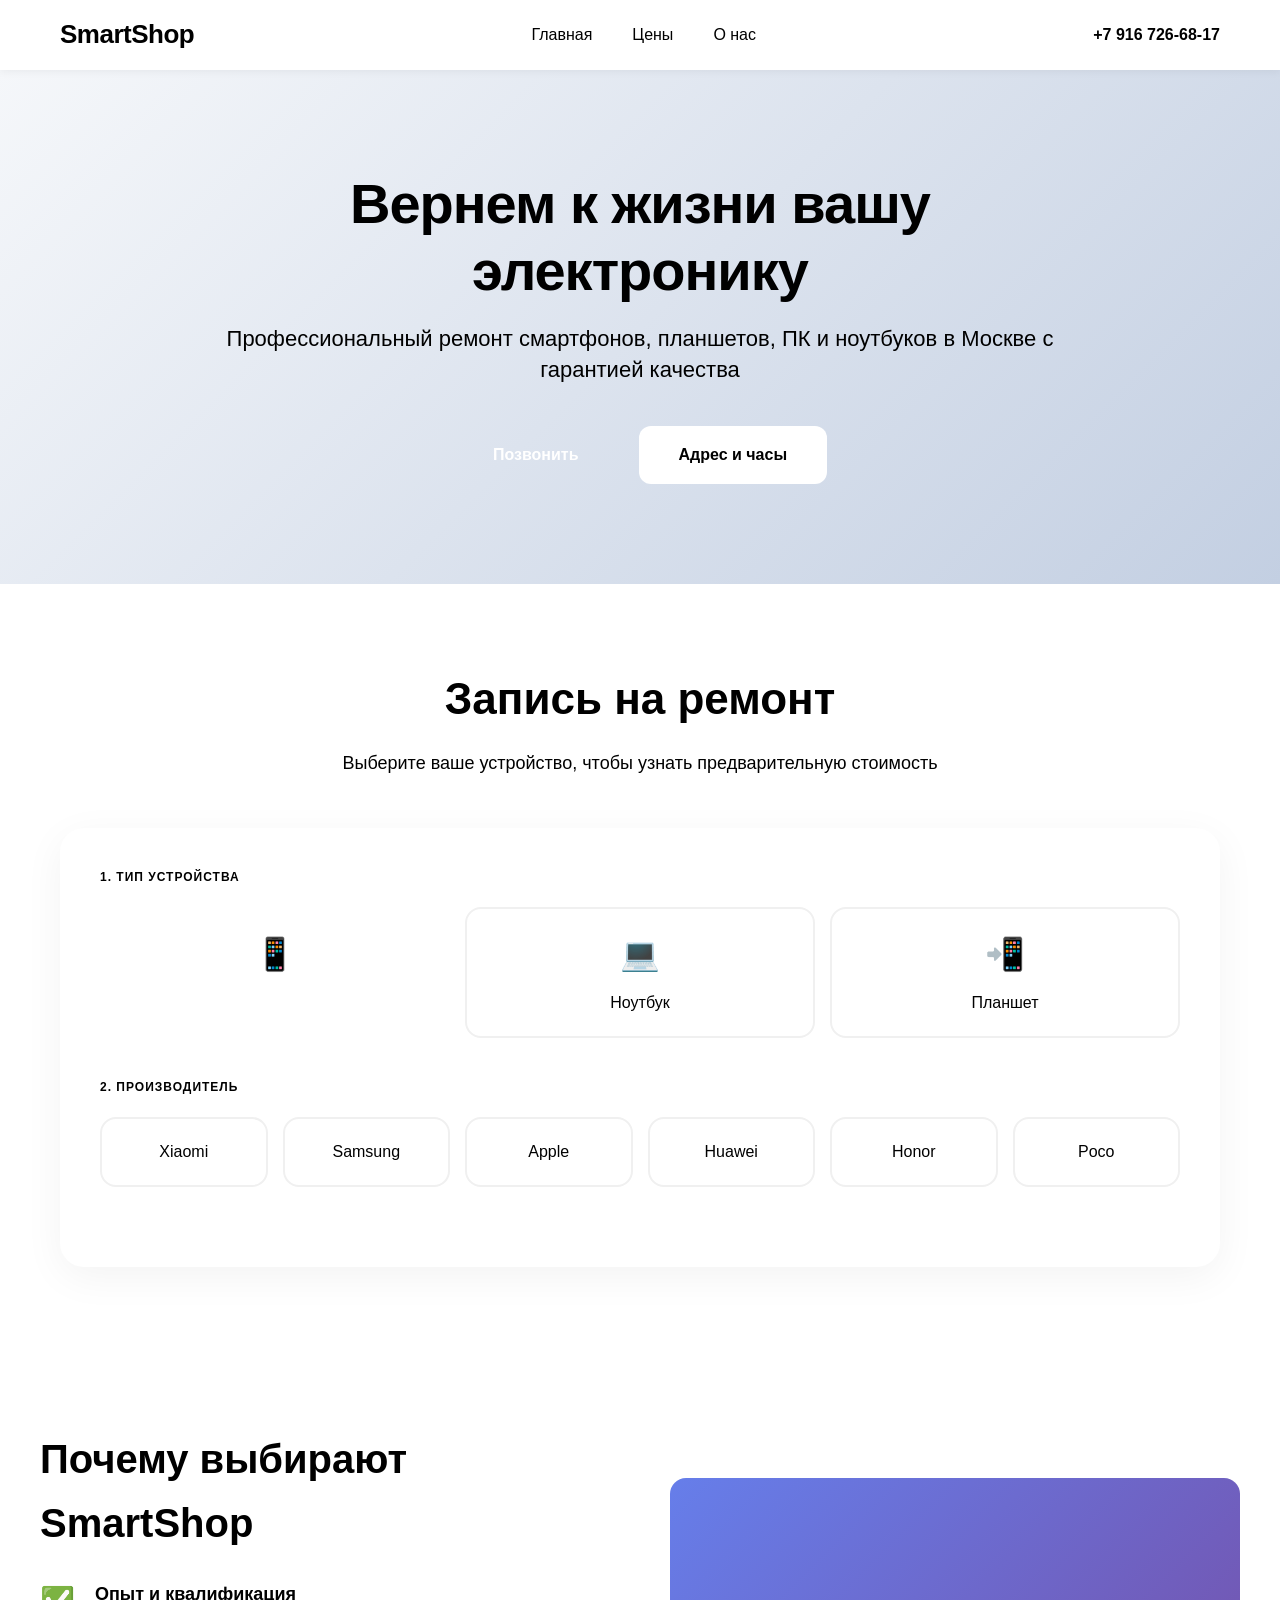
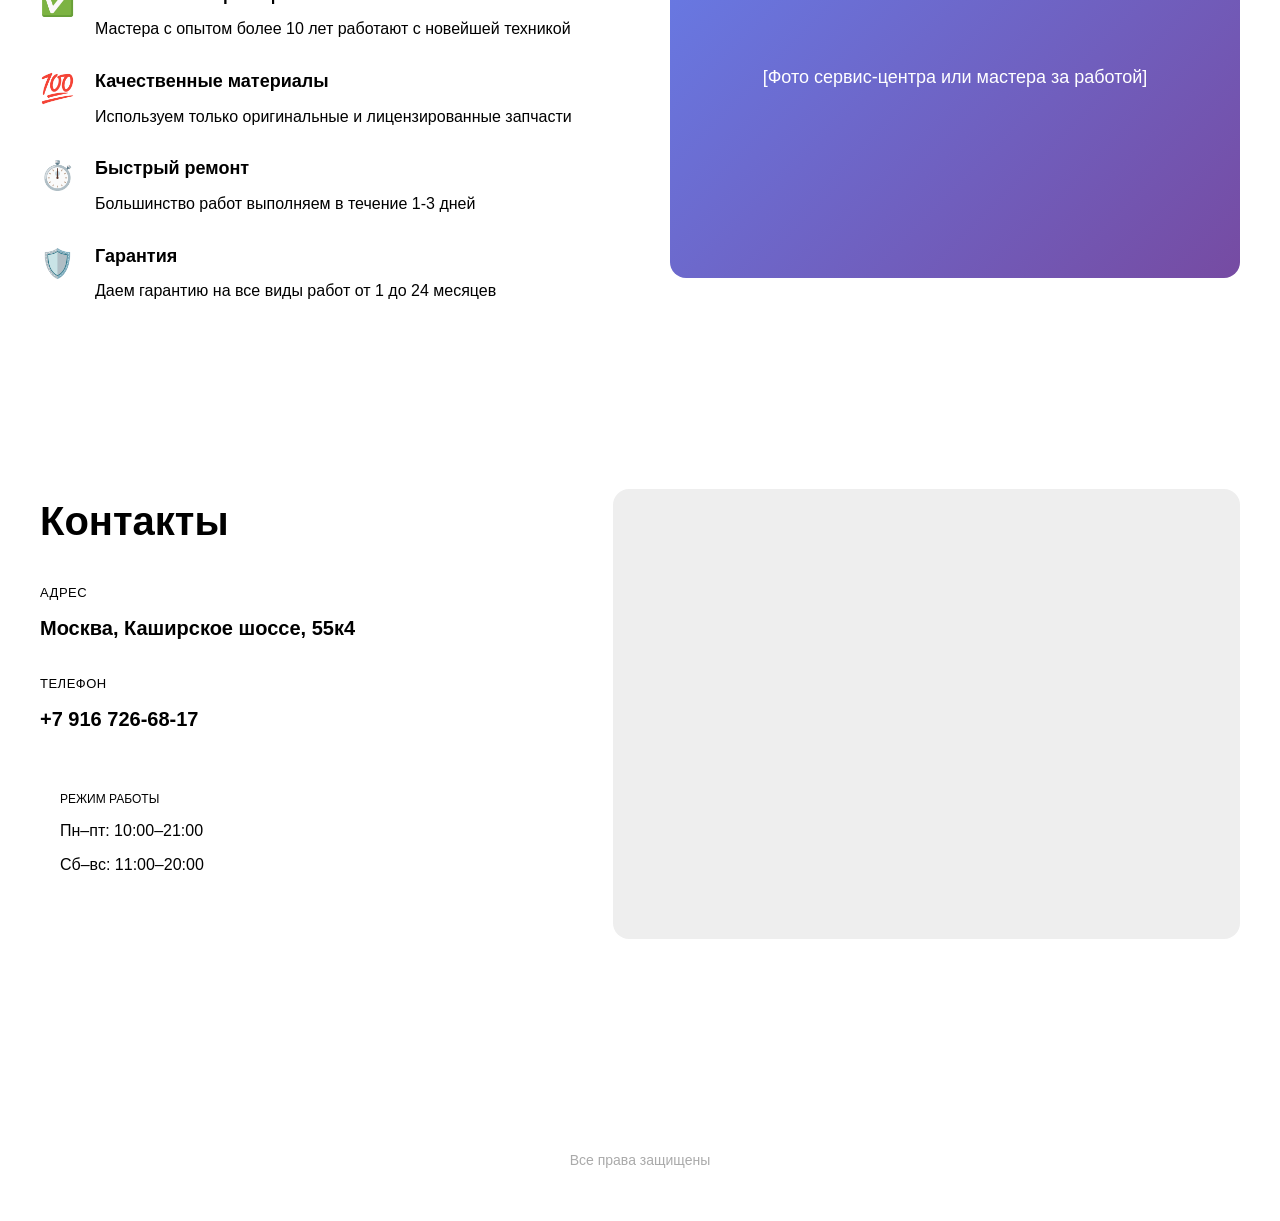
==== index.html @ d9798d34 "Add files via upload" ====
<!DOCTYPE html>
<html lang="ru">
<head>
    <meta charset="UTF-8">
    <meta name="viewport" content="width=device-width, initial-scale=1.0">
    <title>SmartShop — Профессиональный ремонт электроники в Москве</title>
    <link rel="stylesheet" href="style.css">
</head>
<body>

    <header>
        <div class="nav-container">
            <div class="logo">SmartShop</div>
            <nav>
                <ul>
                    <li><a href="index.html">Главная</a></li>
                    <li><a href="prices.html">Цены</a></li>
                    <li><a href="about.html">О нас</a></li>
                </ul>
            </nav>
            <a href="tel:+79167266817" class="header-phone">+7 916 726-68-17</a>
        </div>
    </header>

    <main>
        <!-- HERO SECTION -->
        <section class="hero">
            <div class="hero-content">
                <h1>Вернем к жизни вашу электронику</h1>
                <p>Профессиональный ремонт смартфонов, планшетов, ПК и ноутбуков в Москве с гарантией качества</p>
                <div class="cta-buttons">
                    <a href="tel:+79167266817" class="btn btn-primary">Позвонить</a>
                    <a href="#contacts" class="btn btn-secondary">Адрес и часы</a>
                </div>
            </div>
        </section>

        <!-- SERVICES WITH TABS -->
        <section id="repair-selector" class="services-section">
    <h2 class="section-title">Запись на ремонт</h2>
    <p class="section-subtitle">Выберите ваше устройство, чтобы узнать предварительную стоимость</p>

    <div class="selector-container">
        <div class="selector-step">
            <span class="step-label">1. Тип устройства</span>
            <div class="device-grid">
                <div class="device-item active" onclick="selectDevice('phone')">
                    <span class="icon">📱</span>
                    <p>Смартфон</p>
                </div>
                <div class="device-item" onclick="selectDevice('laptop')">
                    <span class="icon">💻</span>
                    <p>Ноутбук</p>
                </div>
                <div class="device-item" onclick="selectDevice('tablet')">
                    <span class="icon">📲</span>
                    <p>Планшет</p>
                </div>
            </div>
        </div>

        <div class="selector-step">
            <span class="step-label">2. Производитель</span>
            <div id="brand-list" class="brand-grid">
                <div class="brand-item">Xiaomi</div>
                <div class="brand-item">Samsung</div>
                <div class="brand-item">Apple</div>
                <div class="brand-item">Huawei</div>
                <div class="brand-item">Honor</div>
                <div class="brand-item">Poco</div>
            </div>
            <div id="model-section" class="selector-step" style="display: none; opacity: 0; transition: opacity 0.3s ease;">
            <span class="step-label">3. Выберите модель</span>
            <div id="model-list" class="brand-grid"></div>
        </div>

        <div id="price-section" class="selector-step" style="display: none; opacity: 0; transition: opacity 0.3s ease;">
            <span class="step-label">4. Доступные услуги и стоимость</span>
            <div id="price-list" class="services-grid" style="grid-template-columns: 1fr; gap: 15px;"></div>
        </div>
        </div>
    </div>
</section>

        <!-- WHY US SECTION -->
        <section id="why" class="why-us">
            <div class="why-us-content">
                <div class="why-text">
                    <h2>Почему выбирают SmartShop</h2>
                    
                    <div class="benefit-item">
                        <div class="benefit-icon">✅</div>
                        <div class="benefit-text">
                            <h4>Опыт и квалификация</h4>
                            <p>Мастера с опытом более 10 лет работают с новейшей техникой</p>
                        </div>
                    </div>

                    <div class="benefit-item">
                        <div class="benefit-icon">💯</div>
                        <div class="benefit-text">
                            <h4>Качественные материалы</h4>
                            <p>Используем только оригинальные и лицензированные запчасти</p>
                        </div>
                    </div>

                    <div class="benefit-item">
                        <div class="benefit-icon">⏱️</div>
                        <div class="benefit-text">
                            <h4>Быстрый ремонт</h4>
                            <p>Большинство работ выполняем в течение 1-3 дней</p>
                        </div>
                    </div>

                    <div class="benefit-item">
                        <div class="benefit-icon">🛡️</div>
                        <div class="benefit-text">
                            <h4>Гарантия</h4>
                            <p>Даем гарантию на все виды работ от 1 до 24 месяцев</p>
                        </div>
                    </div>
                </div>

                <div class="why-image">
                    [Фото сервис-центра или мастера за работой]
                </div>
            </div>
        </section>

        <!-- CONTACTS SECTION -->
        <section id="contacts" class="contacts-section">
            <div class="contacts-container">
                <div class="contact-info">
                    <h2>Контакты</h2>

                    <div class="contact-item">
                        <label>Адрес</label>
                        <span>Москва, Каширское шоссе, 55к4</span>
                    </div>

                    <div class="contact-item">
                        <label>Телефон</label>
                        <span><a href="tel:+79167266817">+7 916 726-68-17</a></span>
                    </div>

                    <div class="schedule">
                        <label style="color: var(--text-secondary); font-size: 12px; text-transform: uppercase;">Режим работы</label>
                        <p>Пн–пт: 10:00–21:00</p>
                        <p>Сб–вс: 11:00–20:00</p>
                    </div>

                    <a href="https://yandex.com/maps/-/CPb5EMPd" target="_blank" class="btn btn-primary" style="margin-top: 30px; display: block; text-align: center;">Открыть на Яндекс.Картах</a>
                </div>

                    <div class="map-container">
                        <iframe src="https://yandex.ru/map-widget/v1/?ll=37.712133%2C55.639371&z=16&mode=search&ol=geo&ouri=ymapsbm1%3A%2F%2Fgeo%3Fdata%3DCgg1NjY2NTM5NRJC0KDQvtGB0YHQuNGPLCDQnNC-0YHQutCy0LAsINCa0LDRiNC40YDRgdC60L7QtSDRiNC-0YHRgdC1LCA1NcC6NCIKDfclFkIVpaxfQg%3D%3D" width="100%" height="450" frameborder="0" allowfullscreen="true" style="position:relative;"></iframe>
                    </div>
            </div>
        </section>
    </main>

    <footer>
        <p>&copy; 2026 SmartShop. Профессиональный ремонт электроники в Москве</p>
        <p style="font-size: 14px; color: #aaa;">Все права защищены</p>
    </footer>
<script>
    // 1. Расширенная база данных
    const database = {
        'Xiaomi': {
            'Redmi Note 8 2021': [
                { service: 'Замена дисплейного модуля (Оригинал)', price: 'от 3 500 ₽', time: '1-2 часа' },
                { service: 'Замена аккумулятора', price: 'от 1 800 ₽', time: '40 мин' }
            ],
            'Mi 5s': [
                { service: 'Замена разъема питания', price: 'от 1 500 ₽', time: '1 час' },
                { service: 'Восстановление после воды', price: 'от 2 500 ₽', time: '1-3 дня' }
            ],
            'Poco X3 Pro': [
                { service: 'Реболл процессора (Типовая болячка)', price: 'от 4 500 ₽', time: '1-2 дня' },
                { service: 'Замена дисплея', price: 'от 3 800 ₽', time: '2 часа' }
            ]
        },
        'Apple': {
            'iPhone 13': [
                { service: 'Переклейка стекла (сохранение ориг. матрицы)', price: 'от 6 000 ₽', time: '1 день' }
            ]
        }
        // Сюда будешь добавлять остальные бренды и модели
    };

    const brandsData = {
        phone: ['Xiaomi', 'Apple', 'Samsung', 'Honor'],
        laptop: ['ASUS', 'HP', 'MacBook'],
        tablet: ['iPad', 'Xiaomi Pad']
    };

    // Вспомогательные функции для скрытия блоков
    function hideSection(id) {
        const el = document.getElementById(id);
        el.style.opacity = '0';
        setTimeout(() => el.style.display = 'none', 300);
    }

    function showSection(id) {
        const el = document.getElementById(id);
        el.style.display = 'block';
        setTimeout(() => el.style.opacity = '1', 10);
    }

    // Шаг 1: Выбор устройства
    function selectDevice(deviceType) {
        document.querySelectorAll('.device-item').forEach(item => item.classList.remove('active'));
        event.currentTarget.classList.add('active');

        const brandList = document.getElementById('brand-list');
        brandList.innerHTML = '';
        
        hideSection('model-section');
        hideSection('price-section');

        brandsData[deviceType].forEach(brandName => {
            const div = document.createElement('div');
            div.className = 'brand-item';
            div.innerText = brandName;
            
            div.onclick = function() {
                document.querySelectorAll('.brand-item').forEach(b => b.classList.remove('active'));
                this.classList.add('active');
                selectBrand(brandName); // Вызываем следующий шаг
            };
            brandList.appendChild(div);
        });
    }

    // Шаг 2: Выбор бренда и показ моделей
    function selectBrand(brandName) {
        hideSection('price-section'); // Прячем цены, если выбрали другой бренд
        const modelList = document.getElementById('model-list');
        modelList.innerHTML = '';

        if (database[brandName]) {
            Object.keys(database[brandName]).forEach(modelName => {
                const div = document.createElement('div');
                div.className = 'brand-item'; // Используем тот же стиль кнопок
                div.innerText = modelName;
                
                div.onclick = function() {
                    document.querySelectorAll('#model-list .brand-item').forEach(b => b.classList.remove('active'));
                    this.classList.add('active');
                    showPrices(brandName, modelName); // Вызываем финал
                };
                modelList.appendChild(div);
            });
            showSection('model-section');
        } else {
            modelList.innerHTML = '<p style="color: #666; padding: 20px;">Модели этого бренда скоро появятся в базе.</p>';
            showSection('model-section');
        }
    }

    // Шаг 3: Показ цен
    function showPrices(brandName, modelName) {
        const priceList = document.getElementById('price-list');
        priceList.innerHTML = '';

        const services = database[brandName][modelName];
        
        services.forEach(item => {
            const div = document.createElement('div');
            // Делаем карточку услуги в виде строки
            div.style.cssText = 'display: flex; justify-content: space-between; align-items: center; padding: 20px; background: #fff; border: 1px solid #e0e0e0; border-radius: 12px; margin-bottom: 10px;';
            div.innerHTML = `
                <div>
                    <h4 style="margin: 0; font-size: 16px;">${item.service}</h4>
                    <span style="font-size: 13px; color: #666;">⏱ Время работы: ${item.time}</span>
                </div>
                <div style="font-size: 18px; font-weight: 700; color: #0066cc;">
                    ${item.price}
                </div>
            `;
            priceList.appendChild(div);
        });
        showSection('price-section');
    }
</script>
</body>
</html>
---- style.css ----
<style>
        :root {
            --primary-color: #0066cc;
            --accent-color: #ff6b35;
            --bg-color: #f8f9fa;
            --card-bg: #ffffff;
            --text-main: #1a1a1a;
            --text-secondary: #666666;
            --border-color: #e0e0e0;
        }

        * {
            margin: 0;
            padding: 0;
            box-sizing: border-box;
        }

        body {
            font-family: -apple-system, BlinkMacSystemFont, "Segoe UI", Roboto, Helvetica, Arial, sans-serif;
            background-color: var(--bg-color);
            color: var(--text-main);
            line-height: 1.6;
        }

        /* ===== HEADER ===== */
        header {
            background: white;
            position: fixed;
            width: 100%;
            top: 0;
            z-index: 1000;
            box-shadow: 0 2px 8px rgba(0,0,0,0.05);
        }

        .nav-container {
            max-width: 1200px;
            margin: 0 auto;
            display: flex;
            justify-content: space-between;
            align-items: center;
            padding: 0 20px;
            height: 70px;
        }

        .logo {
            font-size: 26px;
            font-weight: 700;
            color: var(--primary-color);
            letter-spacing: -0.5px;
        }

        nav ul {
            display: flex;
            list-style: none;
            gap: 40px;
        }

        nav a {
            text-decoration: none;
            color: var(--text-main);
            font-size: 16px;
            font-weight: 500;
            transition: color 0.3s;
            position: relative;
        }

        nav a:hover {
            color: var(--primary-color);
        }

        nav a::after {
            content: '';
            position: absolute;
            bottom: -5px;
            left: 0;
            width: 0;
            height: 2px;
            background: var(--primary-color);
            transition: width 0.3s;
        }

        nav a:hover::after {
            width: 100%;
        }

        .header-phone {
            font-weight: 600;
            color: var(--primary-color);
            text-decoration: none;
            font-size: 16px;
        }

        /* ===== HERO SECTION ===== */
        .hero {
            margin-top: 70px;
            padding: 100px 20px;
            background: linear-gradient(135deg, #f5f7fa 0%, #c3cfe2 100%);
            text-align: center;
        }

        .hero-content {
            max-width: 900px;
            margin: 0 auto;
        }

        .hero h1 {
            font-size: 56px;
            font-weight: 700;
            margin-bottom: 20px;
            line-height: 1.2;
            letter-spacing: -1px;
        }

        .hero p {
            font-size: 22px;
            color: var(--text-secondary);
            margin-bottom: 40px;
            line-height: 1.4;
        }

        .cta-buttons {
            display: flex;
            gap: 20px;
            justify-content: center;
            flex-wrap: wrap;
        }

        .btn {
            display: inline-block;
            padding: 16px 40px;
            border-radius: 12px;
            font-size: 16px;
            font-weight: 600;
            text-decoration: none;
            transition: all 0.3s ease;
            cursor: pointer;
            border: none;
        }

        .btn-primary {
            background: var(--primary-color);
            color: white;
        }

        .btn-primary:hover {
            background: #0052a3;
            transform: translateY(-2px);
            box-shadow: 0 8px 20px rgba(0, 102, 204, 0.25);
        }

        .btn-secondary {
            background: white;
            color: var(--primary-color);
            border: 2px solid var(--primary-color);
        }

        .btn-secondary:hover {
            background: var(--primary-color);
            color: white;
        }

        /* ===== TABS/SERVICES SECTION ===== */
        .services-section {
            padding: 80px 20px;
            max-width: 1200px;
            margin: 0 auto;
        }

        .section-title {
            font-size: 44px;
            font-weight: 700;
            margin-bottom: 15px;
            text-align: center;
        }

        .section-subtitle {
            font-size: 18px;
            color: var(--text-secondary);
            text-align: center;
            margin-bottom: 50px;
        }

        /* Вкладки */
        .tabs-container {
            display: flex;
            justify-content: center;
            gap: 15px;
            margin-bottom: 50px;
            flex-wrap: wrap;
        }

        .tab-btn {
            padding: 14px 30px;
            border: 2px solid var(--border-color);
            background: white;
            border-radius: 10px;
            font-size: 16px;
            font-weight: 600;
            color: var(--text-secondary);
            cursor: pointer;
            transition: all 0.3s;
        }

        .tab-btn.active {
            background: var(--primary-color);
            color: white;
            border-color: var(--primary-color);
        }

        .tab-btn:hover {
            border-color: var(--primary-color);
            color: var(--primary-color);
        }

        .tab-content {
            display: none;
        }

        .tab-content.active {
            display: block;
            animation: fadeIn 0.3s;
        }

        @keyframes fadeIn {
            from { opacity: 0; }
            to { opacity: 1; }
        }

        /* Карточки услуг */
        .services-grid {
            display: grid;
            grid-template-columns: repeat(auto-fit, minmax(320px, 1fr));
            gap: 25px;
            margin-bottom: 40px;
        }

        .card {
            background: var(--card-bg);
            border-radius: 16px;
            padding: 40px;
            border: 1px solid var(--border-color);
            transition: all 0.3s ease;
            display: flex;
            flex-direction: column;
        }

        .card:hover {
            transform: translateY(-8px);
            box-shadow: 0 20px 45px rgba(0,0,0,0.1);
            border-color: var(--primary-color);
        }

        .card-icon {
            font-size: 48px;
            margin-bottom: 20px;
        }

        .card h3 {
            font-size: 24px;
            margin-bottom: 15px;
            font-weight: 700;
        }

        .card p {
            color: var(--text-secondary);
            font-size: 16px;
            margin-bottom: 20px;
            flex-grow: 1;
        }

        .card-link {
            color: var(--primary-color);
            font-weight: 600;
            text-decoration: none;
            display: flex;
            align-items: center;
            gap: 8px;
            transition: gap 0.3s;
        }

        .card-link:hover {
            gap: 12px;
        }

        /* ===== WHY US SECTION ===== */
        .why-us {
            background: white;
            padding: 80px 20px;
        }

        .why-us-content {
            max-width: 1200px;
            margin: 0 auto;
            display: grid;
            grid-template-columns: 1fr 1fr;
            gap: 60px;
            align-items: center;
        }

        .why-text h2 {
            font-size: 40px;
            margin-bottom: 25px;
        }

        .benefit-item {
            margin-bottom: 25px;
            display: flex;
            gap: 20px;
        }

        .benefit-icon {
            font-size: 28px;
            flex-shrink: 0;
        }

        .benefit-text h4 {
            font-size: 18px;
            font-weight: 700;
            margin-bottom: 8px;
        }

        .benefit-text p {
            color: var(--text-secondary);
            font-size: 16px;
        }

        .why-image {
            background: linear-gradient(135deg, #667eea 0%, #764ba2 100%);
            border-radius: 16px;
            height: 400px;
            display: flex;
            align-items: center;
            justify-content: center;
            color: white;
            font-size: 18px;
        }

        /* ===== CONTACTS SECTION ===== */
        .contacts-section {
            padding: 80px 20px;
            background: var(--bg-color);
        }

        .contacts-container {
            max-width: 1200px;
            margin: 0 auto;
            display: grid;
            grid-template-columns: 1fr 1.2fr;
            gap: 50px;
            align-items: start;
        }

        .contact-info h2 {
            font-size: 40px;
            margin-bottom: 30px;
        }

        .contact-item {
            margin-bottom: 30px;
        }

        .contact-item label {
            display: block;
            color: var(--text-secondary);
            font-size: 13px;
            text-transform: uppercase;
            letter-spacing: 0.5px;
            margin-bottom: 8px;
        }

        .contact-item span {
            font-size: 20px;
            font-weight: 600;
            display: block;
        }

        .contact-item a {
            color: var(--primary-color);
            text-decoration: none;
        }

        .schedule {
            background: white;
            padding: 20px;
            border-radius: 12px;
            margin-top: 30px;
        }

        .schedule p {
            margin: 8px 0;
            font-size: 16px;
        }

        .map-container {
            border-radius: 16px;
            overflow: hidden;
            height: 450px;
            background: #eee;
            border: 1px solid var(--border-color);
        }

        .map-placeholder {
            padding: 150px 20px;
            text-align: center;
            color: var(--text-secondary);
        }

        .map-placeholder a {
            color: var(--primary-color);
            text-decoration: none;
            font-weight: 600;
        }

        /* ===== FOOTER ===== */
        footer {
            background: var(--text-main);
            color: white;
            padding: 40px 20px;
            text-align: center;
        }

        footer p {
            font-size: 16px;
            margin-bottom: 10px;
        }

        /* ===== RESPONSIVE ===== */
        @media (max-width: 768px) {
            nav ul { display: none; }
            .hero h1 { font-size: 36px; }
            .hero p { font-size: 18px; }
            .contacts-container { grid-template-columns: 1fr; }
            .why-us-content { grid-template-columns: 1fr; }
            .section-title { font-size: 32px; }
            .nav-container { height: 60px; }
        }
        .selector-container {
    background: white;
    padding: 40px;
    border-radius: 24px;
    box-shadow: 0 10px 40px rgba(0,0,0,0.05);
}

.selector-step { margin-bottom: 40px; }
.step-label { 
    display: block; 
    margin-bottom: 20px; 
    font-weight: 600; 
    color: var(--text-secondary);
    text-transform: uppercase;
    font-size: 12px;
    letter-spacing: 1px;
}

/* Сетка устройств */
.device-grid, .brand-grid {
    display: grid;
    grid-template-columns: repeat(auto-fit, minmax(140px, 1fr));
    gap: 15px;
}

.device-item, .brand-item {
    border: 2px solid #f0f0f0;
    padding: 20px;
    border-radius: 16px;
    text-align: center;
    cursor: pointer;
    transition: all 0.3s cubic-bezier(0.4, 0, 0.2, 1);
}

.device-item .icon { font-size: 32px; display: block; margin-bottom: 10px; }

/* Эффекты при наведении и выборе */
.device-item:hover, .brand-item:hover {
    border-color: var(--primary-color);
    background: #f0f7ff;
}

.device-item.active, .brand-item.active {
    background: var(--primary-color);
    color: white;
    border-color: var(--primary-color);
}
#brand-list {
    transition: opacity 0.2s ease-in-out;
}

.brand-item.active {
    background: var(--primary-color) !important;
    color: white !important;
    border-color: var(--primary-color) !important;

    </style>
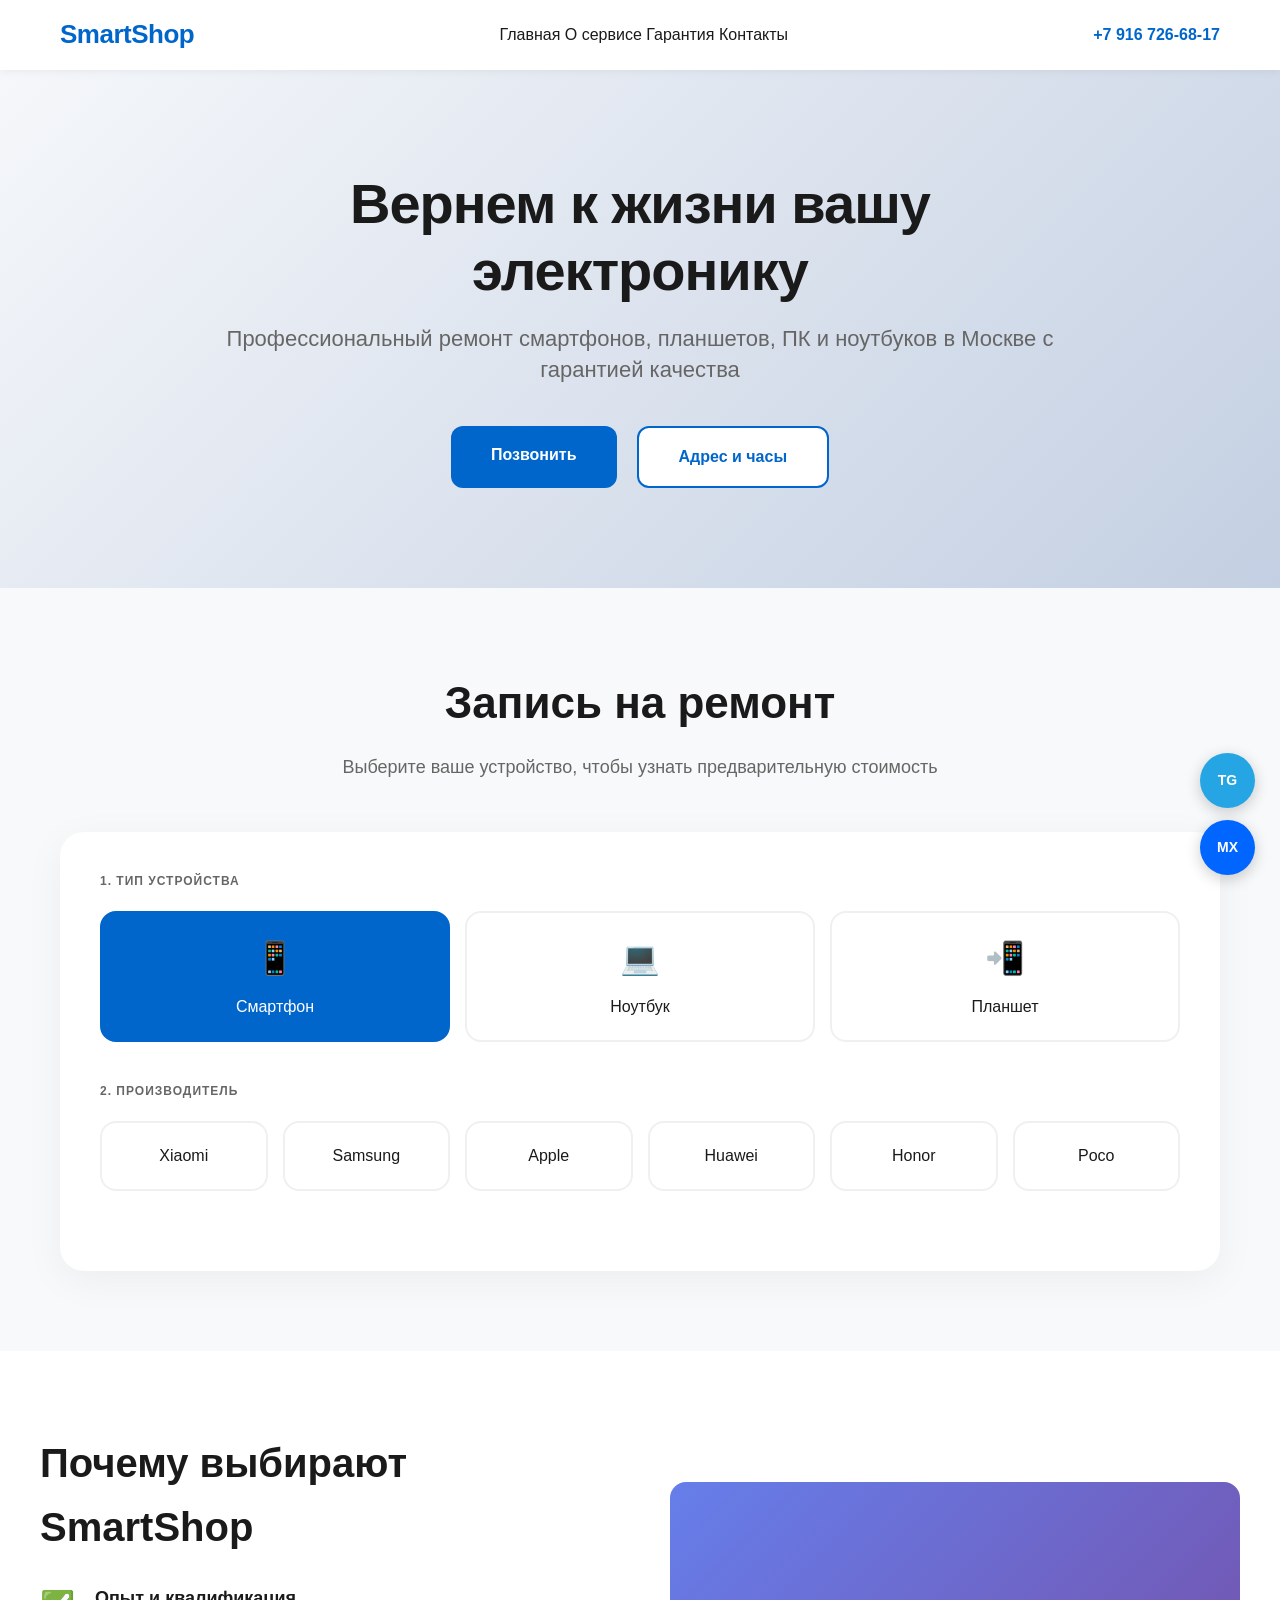
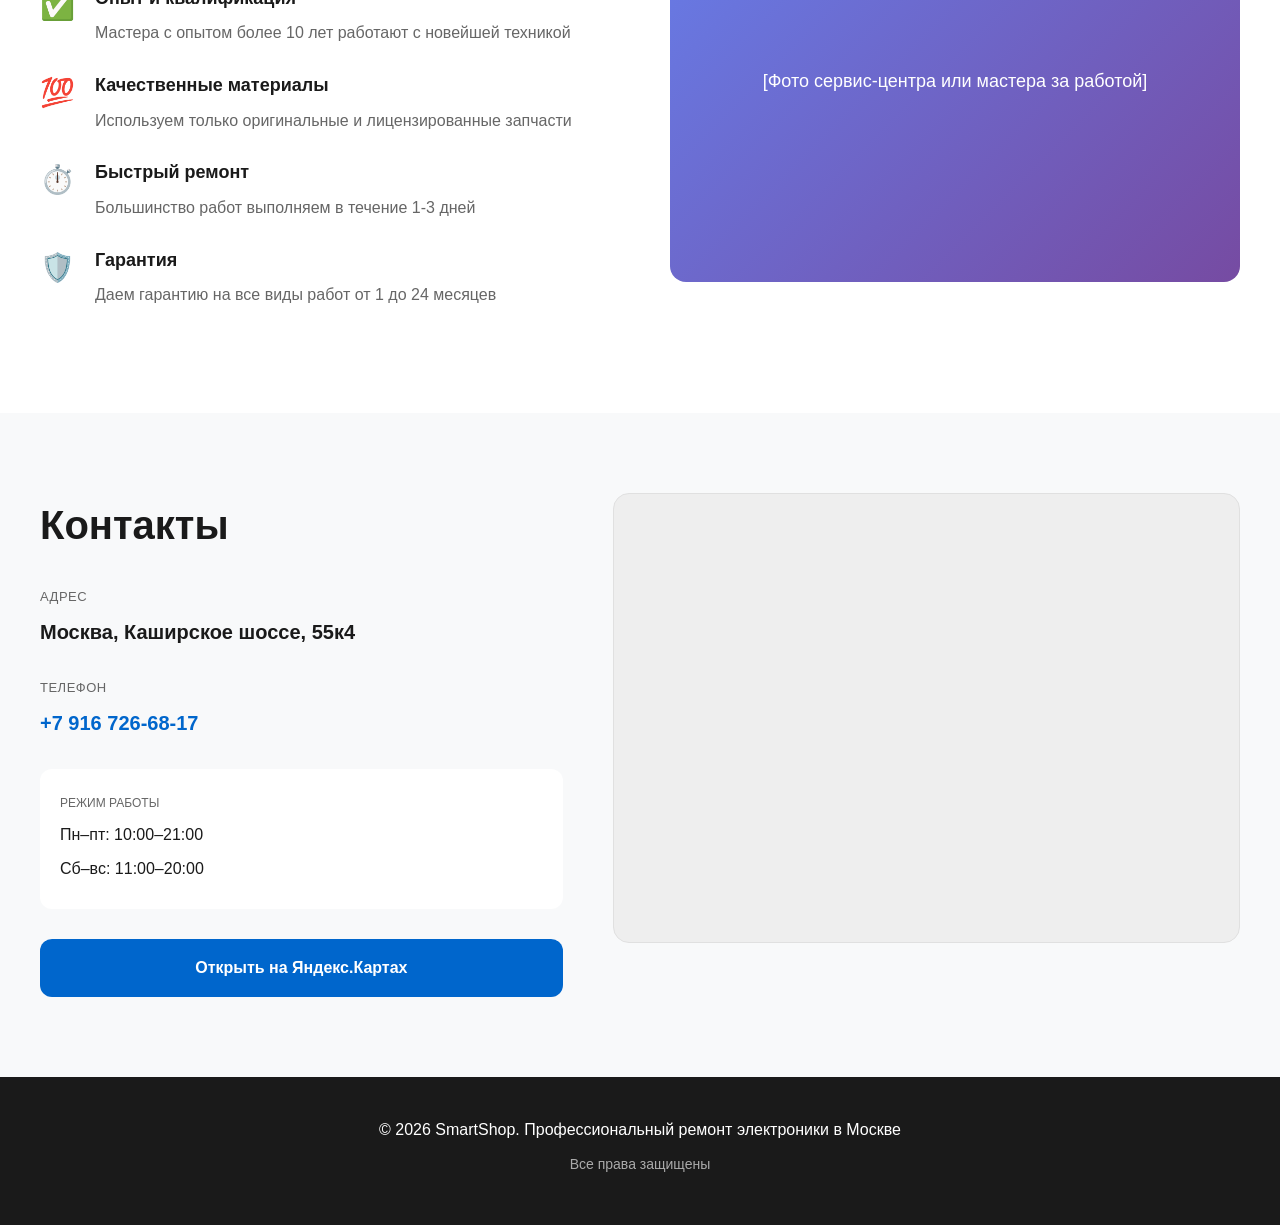
==== commit 928be7a3: "Add files via upload" ====
--- a/index.html
+++ b/index.html
@@ -8,18 +8,17 @@
 </head>
 <body>
 
-    <header>
-        <div class="nav-container">
-            <div class="logo">SmartShop</div>
-            <nav>
-                <ul>
-                    <li><a href="index.html">Главная</a></li>
-                    <li><a href="prices.html">Цены</a></li>
-                    <li><a href="about.html">О нас</a></li>
-                </ul>
-            </nav>
+    <header class="header">
+        <nav class="nav-container">
+            <a href="index.html" class="logo">Smart<span>Shop</span></a>
+            <div class="nav-links">
+                <a href="index.html" class="active">Главная</a>
+                <a href="about.html">О сервисе</a>
+                <a href="warranty.html">Гарантия</a>
+                <a href="#contacts">Контакты</a>
+            </div>
             <a href="tel:+79167266817" class="header-phone">+7 916 726-68-17</a>
-        </div>
+        </nav>
     </header>
 
     <main>
@@ -35,253 +34,258 @@
             </div>
         </section>
 
-        <!-- SERVICES WITH TABS -->
-        <section id="repair-selector" class="services-section">
-    <h2 class="section-title">Запись на ремонт</h2>
-    <p class="section-subtitle">Выберите ваше устройство, чтобы узнать предварительную стоимость</p>
-
-    <div class="selector-container">
-        <div class="selector-step">
-            <span class="step-label">1. Тип устройства</span>
-            <div class="device-grid">
-                <div class="device-item active" onclick="selectDevice('phone')">
-                    <span class="icon">📱</span>
-                    <p>Смартфон</p>
-                </div>
-                <div class="device-item" onclick="selectDevice('laptop')">
-                    <span class="icon">💻</span>
-                    <p>Ноутбук</p>
-                </div>
-                <div class="device-item" onclick="selectDevice('tablet')">
-                    <span class="icon">📲</span>
-                    <p>Планшет</p>
-                </div>
+    <!-- SERVICES WITH TABS -->
+    <section id="repair-selector" class="services-section">
+        <h2 class="section-title">Запись на ремонт</h2>
+        <p class="section-subtitle">Выберите ваше устройство, чтобы узнать предварительную стоимость</p>
+
+        <div class="selector-container">
+            <div class="selector-step">
+                <span class="step-label">1. Тип устройства</span>
+                <div class="device-grid">
+                    <div class="device-item active" onclick="selectDevice('phone')">
+                        <span class="icon">📱</span>
+                        <p>Смартфон</p>
+                    </div>
+                    <div class="device-item" onclick="selectDevice('laptop')">
+                        <span class="icon">💻</span>
+                        <p>Ноутбук</p>
+                    </div>
+                    <div class="device-item" onclick="selectDevice('tablet')">
+                        <span class="icon">📲</span>
+                        <p>Планшет</p>
+                    </div>
+                </div>
+            </div>
+
+            <div class="selector-step">
+                <span class="step-label">2. Производитель</span>
+                <div id="brand-list" class="brand-grid">
+                    <div class="brand-item">Xiaomi</div>
+                    <div class="brand-item">Samsung</div>
+                    <div class="brand-item">Apple</div>
+                    <div class="brand-item">Huawei</div>
+                    <div class="brand-item">Honor</div>
+                    <div class="brand-item">Poco</div>
+                </div>
+            </div>
+
+            <div id="model-section" class="selector-step" style="display: none; opacity: 0; transition: opacity 0.3s ease;">
+                <span class="step-label">3. Выберите модель</span>
+                <div id="model-list" class="brand-grid"></div>
+            </div>
+
+            <div id="price-section" class="selector-step" style="display: none; opacity: 0; transition: opacity 0.3s ease;">
+                <span class="step-label">4. Доступные услуги и стоимость</span>
+                <div id="price-list" class="services-grid" style="grid-template-columns: 1fr; gap: 15px;"></div>
             </div>
         </div>
-
-        <div class="selector-step">
-            <span class="step-label">2. Производитель</span>
-            <div id="brand-list" class="brand-grid">
-                <div class="brand-item">Xiaomi</div>
-                <div class="brand-item">Samsung</div>
-                <div class="brand-item">Apple</div>
-                <div class="brand-item">Huawei</div>
-                <div class="brand-item">Honor</div>
-                <div class="brand-item">Poco</div>
-            </div>
-            <div id="model-section" class="selector-step" style="display: none; opacity: 0; transition: opacity 0.3s ease;">
-            <span class="step-label">3. Выберите модель</span>
-            <div id="model-list" class="brand-grid"></div>
+    </section>
+
+    <!-- WHY US SECTION -->
+    <section id="why" class="why-us">
+        <div class="why-us-content">
+            <div class="why-text">
+                <h2>Почему выбирают SmartShop</h2>
+                
+                <div class="benefit-item">
+                    <div class="benefit-icon">✅</div>
+                    <div class="benefit-text">
+                        <h4>Опыт и квалификация</h4>
+                        <p>Мастера с опытом более 10 лет работают с новейшей техникой</p>
+                    </div>
+                </div>
+
+                <div class="benefit-item">
+                    <div class="benefit-icon">💯</div>
+                    <div class="benefit-text">
+                        <h4>Качественные материалы</h4>
+                        <p>Используем только оригинальные и лицензированные запчасти</p>
+                    </div>
+                </div>
+
+                <div class="benefit-item">
+                    <div class="benefit-icon">⏱️</div>
+                    <div class="benefit-text">
+                        <h4>Быстрый ремонт</h4>
+                        <p>Большинство работ выполняем в течение 1-3 дней</p>
+                    </div>
+                </div>
+
+                <div class="benefit-item">
+                    <div class="benefit-icon">🛡️</div>
+                    <div class="benefit-text">
+                        <h4>Гарантия</h4>
+                        <p>Даем гарантию на все виды работ от 1 до 24 месяцев</p>
+                    </div>
+                </div>
+            </div>
+
+            <div class="why-image">
+                [Фото сервис-центра или мастера за работой]
+            </div>
         </div>
-
-        <div id="price-section" class="selector-step" style="display: none; opacity: 0; transition: opacity 0.3s ease;">
-            <span class="step-label">4. Доступные услуги и стоимость</span>
-            <div id="price-list" class="services-grid" style="grid-template-columns: 1fr; gap: 15px;"></div>
+    </section>
+
+    <!-- CONTACTS SECTION -->
+    <section id="contacts" class="contacts-section">
+        <div class="contacts-container">
+            <div class="contact-info">
+                <h2>Контакты</h2>
+
+                <div class="contact-item">
+                    <label>Адрес</label>
+                    <span>Москва, Каширское шоссе, 55к4</span>
+                </div>
+
+                <div class="contact-item">
+                    <label>Телефон</label>
+                    <span><a href="tel:+79167266817">+7 916 726-68-17</a></span>
+                </div>
+
+                <div class="schedule">
+                    <label style="color: var(--text-secondary); font-size: 12px; text-transform: uppercase;">Режим работы</label>
+                    <p>Пн–пт: 10:00–21:00</p>
+                    <p>Сб–вс: 11:00–20:00</p>
+                </div>
+
+                <a href="https://yandex.com/maps/-/CPb5EMPd" target="_blank" class="btn btn-primary" style="margin-top: 30px; display: block; text-align: center;">Открыть на Яндекс.Картах</a>
+            </div>
+
+            <div class="map-container">
+                <iframe src="https://yandex.ru/map-widget/v1/?ll=37.712133%2C55.639371&z=16&mode=search&ol=geo&ouri=ymapsbm1%3A%2F%2Fgeo%3Fdata%3DCgg1NjY2NTM5NRJC0KDQvtGB0YHQuNGPLCDQnNC-0YHQutCy0LAsINCa0LDRiNC40YDRgdC60L7QtSDRiNC-0YHRgdC1LCA1NcC6NCIKDfclFkIVpaxfQg%3D%3D" width="100%" height="450" frameborder="0" allowfullscreen="true" style="position:relative;"></iframe>
+            </div>
         </div>
-        </div>
-    </div>
-</section>
-
-        <!-- WHY US SECTION -->
-        <section id="why" class="why-us">
-            <div class="why-us-content">
-                <div class="why-text">
-                    <h2>Почему выбирают SmartShop</h2>
-                    
-                    <div class="benefit-item">
-                        <div class="benefit-icon">✅</div>
-                        <div class="benefit-text">
-                            <h4>Опыт и квалификация</h4>
-                            <p>Мастера с опытом более 10 лет работают с новейшей техникой</p>
-                        </div>
-                    </div>
-
-                    <div class="benefit-item">
-                        <div class="benefit-icon">💯</div>
-                        <div class="benefit-text">
-                            <h4>Качественные материалы</h4>
-                            <p>Используем только оригинальные и лицензированные запчасти</p>
-                        </div>
-                    </div>
-
-                    <div class="benefit-item">
-                        <div class="benefit-icon">⏱️</div>
-                        <div class="benefit-text">
-                            <h4>Быстрый ремонт</h4>
-                            <p>Большинство работ выполняем в течение 1-3 дней</p>
-                        </div>
-                    </div>
-
-                    <div class="benefit-item">
-                        <div class="benefit-icon">🛡️</div>
-                        <div class="benefit-text">
-                            <h4>Гарантия</h4>
-                            <p>Даем гарантию на все виды работ от 1 до 24 месяцев</p>
-                        </div>
-                    </div>
-                </div>
-
-                <div class="why-image">
-                    [Фото сервис-центра или мастера за работой]
-                </div>
-            </div>
-        </section>
-
-        <!-- CONTACTS SECTION -->
-        <section id="contacts" class="contacts-section">
-            <div class="contacts-container">
-                <div class="contact-info">
-                    <h2>Контакты</h2>
-
-                    <div class="contact-item">
-                        <label>Адрес</label>
-                        <span>Москва, Каширское шоссе, 55к4</span>
-                    </div>
-
-                    <div class="contact-item">
-                        <label>Телефон</label>
-                        <span><a href="tel:+79167266817">+7 916 726-68-17</a></span>
-                    </div>
-
-                    <div class="schedule">
-                        <label style="color: var(--text-secondary); font-size: 12px; text-transform: uppercase;">Режим работы</label>
-                        <p>Пн–пт: 10:00–21:00</p>
-                        <p>Сб–вс: 11:00–20:00</p>
-                    </div>
-
-                    <a href="https://yandex.com/maps/-/CPb5EMPd" target="_blank" class="btn btn-primary" style="margin-top: 30px; display: block; text-align: center;">Открыть на Яндекс.Картах</a>
-                </div>
-
-                    <div class="map-container">
-                        <iframe src="https://yandex.ru/map-widget/v1/?ll=37.712133%2C55.639371&z=16&mode=search&ol=geo&ouri=ymapsbm1%3A%2F%2Fgeo%3Fdata%3DCgg1NjY2NTM5NRJC0KDQvtGB0YHQuNGPLCDQnNC-0YHQutCy0LAsINCa0LDRiNC40YDRgdC60L7QtSDRiNC-0YHRgdC1LCA1NcC6NCIKDfclFkIVpaxfQg%3D%3D" width="100%" height="450" frameborder="0" allowfullscreen="true" style="position:relative;"></iframe>
-                    </div>
-            </div>
-        </section>
+    </section>
     </main>
 
     <footer>
         <p>&copy; 2026 SmartShop. Профессиональный ремонт электроники в Москве</p>
         <p style="font-size: 14px; color: #aaa;">Все права защищены</p>
     </footer>
-<script>
-    // 1. Расширенная база данных
-    const database = {
-        'Xiaomi': {
-            'Redmi Note 8 2021': [
-                { service: 'Замена дисплейного модуля (Оригинал)', price: 'от 3 500 ₽', time: '1-2 часа' },
-                { service: 'Замена аккумулятора', price: 'от 1 800 ₽', time: '40 мин' }
-            ],
-            'Mi 5s': [
-                { service: 'Замена разъема питания', price: 'от 1 500 ₽', time: '1 час' },
-                { service: 'Восстановление после воды', price: 'от 2 500 ₽', time: '1-3 дня' }
-            ],
-            'Poco X3 Pro': [
-                { service: 'Реболл процессора (Типовая болячка)', price: 'от 4 500 ₽', time: '1-2 дня' },
-                { service: 'Замена дисплея', price: 'от 3 800 ₽', time: '2 часа' }
-            ]
-        },
-        'Apple': {
-            'iPhone 13': [
-                { service: 'Переклейка стекла (сохранение ориг. матрицы)', price: 'от 6 000 ₽', time: '1 день' }
-            ]
-        }
-        // Сюда будешь добавлять остальные бренды и модели
-    };
-
-    const brandsData = {
-        phone: ['Xiaomi', 'Apple', 'Samsung', 'Honor'],
-        laptop: ['ASUS', 'HP', 'MacBook'],
-        tablet: ['iPad', 'Xiaomi Pad']
-    };
-
-    // Вспомогательные функции для скрытия блоков
-    function hideSection(id) {
-        const el = document.getElementById(id);
-        el.style.opacity = '0';
-        setTimeout(() => el.style.display = 'none', 300);
-    }
-
-    function showSection(id) {
-        const el = document.getElementById(id);
-        el.style.display = 'block';
-        setTimeout(() => el.style.opacity = '1', 10);
-    }
-
-    // Шаг 1: Выбор устройства
-    function selectDevice(deviceType) {
-        document.querySelectorAll('.device-item').forEach(item => item.classList.remove('active'));
-        event.currentTarget.classList.add('active');
-
-        const brandList = document.getElementById('brand-list');
-        brandList.innerHTML = '';
-        
-        hideSection('model-section');
-        hideSection('price-section');
-
-        brandsData[deviceType].forEach(brandName => {
-            const div = document.createElement('div');
-            div.className = 'brand-item';
-            div.innerText = brandName;
+
+    <div class="contact-buttons">
+        <a href="https://t.me/твой_бот" target="_blank" class="btn-contact btn-tg" data-label="Написать в Telegram">TG</a>
+        <a href="https://max.messenger/твой_id" target="_blank" class="btn-contact btn-max" data-label="Messenger Max">MX</a>
+    </div>
+
+    <script>
+        // Database of services
+        const database = {
+            'Xiaomi': {
+                'Redmi Note 8 2021': [
+                    { service: 'Замена дисплейного модуля (Оригинал)', price: 'от 3 500 ₽', time: '1-2 часа' },
+                    { service: 'Замена аккумулятора', price: 'от 1 800 ₽', time: '40 мин' }
+                ],
+                'Mi 5s': [
+                    { service: 'Замена разъема питания', price: 'от 1 500 ₽', time: '1 час' },
+                    { service: 'Восстановление после воды', price: 'от 2 500 ₽', time: '1-3 дня' }
+                ],
+                'Poco X3 Pro': [
+                    { service: 'Реболл процессора (Типовая болячка)', price: 'от 4 500 ₽', time: '1-2 дня' },
+                    { service: 'Замена дисплея', price: 'от 3 800 ₽', time: '2 часа' }
+                ]
+            },
+            'Apple': {
+                'iPhone 13': [
+                    { service: 'Переклейка стекла (сохранение ориг. матрицы)', price: 'от 6 000 ₽', time: '1 день' }
+                ]
+            }
+        };
+
+        const brandsData = {
+            phone: ['Xiaomi', 'Apple', 'Samsung', 'Honor'],
+            laptop: ['ASUS', 'HP', 'MacBook'],
+            tablet: ['iPad', 'Xiaomi Pad']
+        };
+
+        // Helper functions
+        function hideSection(id) {
+            const el = document.getElementById(id);
+            el.style.opacity = '0';
+            setTimeout(() => el.style.display = 'none', 300);
+        }
+
+        function showSection(id) {
+            const el = document.getElementById(id);
+            el.style.display = 'block';
+            setTimeout(() => el.style.opacity = '1', 10);
+        }
+
+        // Step 1: Select device type
+        function selectDevice(deviceType) {
+            document.querySelectorAll('.device-item').forEach(item => item.classList.remove('active'));
+            event.currentTarget.classList.add('active');
+
+            const brandList = document.getElementById('brand-list');
+            brandList.innerHTML = '';
             
-            div.onclick = function() {
-                document.querySelectorAll('.brand-item').forEach(b => b.classList.remove('active'));
-                this.classList.add('active');
-                selectBrand(brandName); // Вызываем следующий шаг
-            };
-            brandList.appendChild(div);
-        });
-    }
-
-    // Шаг 2: Выбор бренда и показ моделей
-    function selectBrand(brandName) {
-        hideSection('price-section'); // Прячем цены, если выбрали другой бренд
-        const modelList = document.getElementById('model-list');
-        modelList.innerHTML = '';
-
-        if (database[brandName]) {
-            Object.keys(database[brandName]).forEach(modelName => {
+            hideSection('model-section');
+            hideSection('price-section');
+
+            brandsData[deviceType].forEach(brandName => {
                 const div = document.createElement('div');
-                div.className = 'brand-item'; // Используем тот же стиль кнопок
-                div.innerText = modelName;
+                div.className = 'brand-item';
+                div.innerText = brandName;
                 
                 div.onclick = function() {
-                    document.querySelectorAll('#model-list .brand-item').forEach(b => b.classList.remove('active'));
+                    document.querySelectorAll('.brand-item').forEach(b => b.classList.remove('active'));
                     this.classList.add('active');
-                    showPrices(brandName, modelName); // Вызываем финал
+                    selectBrand(brandName);
                 };
-                modelList.appendChild(div);
+                brandList.appendChild(div);
             });
-            showSection('model-section');
-        } else {
-            modelList.innerHTML = '<p style="color: #666; padding: 20px;">Модели этого бренда скоро появятся в базе.</p>';
-            showSection('model-section');
-        }
-    }
-
-    // Шаг 3: Показ цен
-    function showPrices(brandName, modelName) {
-        const priceList = document.getElementById('price-list');
-        priceList.innerHTML = '';
-
-        const services = database[brandName][modelName];
-        
-        services.forEach(item => {
-            const div = document.createElement('div');
-            // Делаем карточку услуги в виде строки
-            div.style.cssText = 'display: flex; justify-content: space-between; align-items: center; padding: 20px; background: #fff; border: 1px solid #e0e0e0; border-radius: 12px; margin-bottom: 10px;';
-            div.innerHTML = `
-                <div>
-                    <h4 style="margin: 0; font-size: 16px;">${item.service}</h4>
-                    <span style="font-size: 13px; color: #666;">⏱ Время работы: ${item.time}</span>
-                </div>
-                <div style="font-size: 18px; font-weight: 700; color: #0066cc;">
-                    ${item.price}
-                </div>
-            `;
-            priceList.appendChild(div);
-        });
-        showSection('price-section');
-    }
-</script>
+        }
+
+        // Step 2: Select brand and show models
+        function selectBrand(brandName) {
+            hideSection('price-section');
+            const modelList = document.getElementById('model-list');
+            modelList.innerHTML = '';
+
+            if (database[brandName]) {
+                Object.keys(database[brandName]).forEach(modelName => {
+                    const div = document.createElement('div');
+                    div.className = 'brand-item';
+                    div.innerText = modelName;
+                    
+                    div.onclick = function() {
+                        document.querySelectorAll('#model-list .brand-item').forEach(b => b.classList.remove('active'));
+                        this.classList.add('active');
+                        showPrices(brandName, modelName);
+                    };
+                    modelList.appendChild(div);
+                });
+                showSection('model-section');
+            } else {
+                modelList.innerHTML = '<p style="color: #666; padding: 20px;">Модели этого бренда скоро появятся в базе.</p>';
+                showSection('model-section');
+            }
+        }
+
+        // Step 3: Show prices
+        function showPrices(brandName, modelName) {
+            const priceList = document.getElementById('price-list');
+            priceList.innerHTML = '';
+
+            const services = database[brandName][modelName];
+            
+            services.forEach(item => {
+                const div = document.createElement('div');
+                div.style.cssText = 'display: flex; justify-content: space-between; align-items: center; padding: 20px; background: #fff; border: 1px solid #e0e0e0; border-radius: 12px; margin-bottom: 10px;';
+                div.innerHTML = `
+                    <div>
+                        <h4 style="margin: 0; font-size: 16px;">${item.service}</h4>
+                        <span style="font-size: 13px; color: #666;">⏱ Время работы: ${item.time}</span>
+                    </div>
+                    <div style="font-size: 18px; font-weight: 700; color: #0066cc;">
+                        ${item.price}
+                    </div>
+                `;
+                priceList.appendChild(div);
+            });
+            showSection('price-section');
+        }
+    </script>
 </body>
 </html>
--- a/style.css
+++ b/style.css
@@ -1,5 +1,4 @@
-    <style>
-        :root {
+:root {
             --primary-color: #0066cc;
             --accent-color: #ff6b35;
             --bg-color: #f8f9fa;
@@ -159,6 +158,11 @@
             color: white;
         }
 
+        .container {
+            margin-top: 70px;
+        }
+
+
         /* ===== TABS/SERVICES SECTION ===== */
         .services-section {
             padding: 80px 20px;
@@ -489,5 +493,57 @@
     background: var(--primary-color) !important;
     color: white !important;
     border-color: var(--primary-color) !important;
-
-    </style>+}
+
+/* Контейнер для кнопок связи */
+.contact-buttons {
+    position: fixed;
+    bottom: 25px;
+    right: 25px;
+    display: flex;
+    flex-direction: column;
+    gap: 12px;
+    z-index: 1000;
+}
+
+.btn-contact {
+    width: 55px;
+    height: 55px;
+    border-radius: 50%;
+    display: flex;
+    align-items: center;
+    justify-content: center;
+    text-decoration: none;
+    color: white;
+    font-weight: bold;
+    box-shadow: 0 4px 15px rgba(0,0,0,0.2);
+    transition: transform 0.3s ease, box-shadow 0.3s ease;
+    font-size: 14px;
+}
+
+.btn-contact:hover {
+    transform: scale(1.1) translateY(-3px);
+    box-shadow: 0 6px 20px rgba(0,0,0,0.3);
+}
+
+.btn-tg { background-color: #26A5E4; }
+.btn-max { background-color: #0066FF; }
+
+/* Подсказки при наведении */
+.btn-contact::after {
+    content: attr(data-label);
+    position: absolute;
+    right: 70px;
+    background: #333;
+    padding: 5px 12px;
+    border-radius: 6px;
+    font-size: 12px;
+    white-space: nowrap;
+    opacity: 0;
+    transition: opacity 0.3s;
+    pointer-events: none;
+}
+
+.btn-contact:hover::after {
+    opacity: 1;
+}
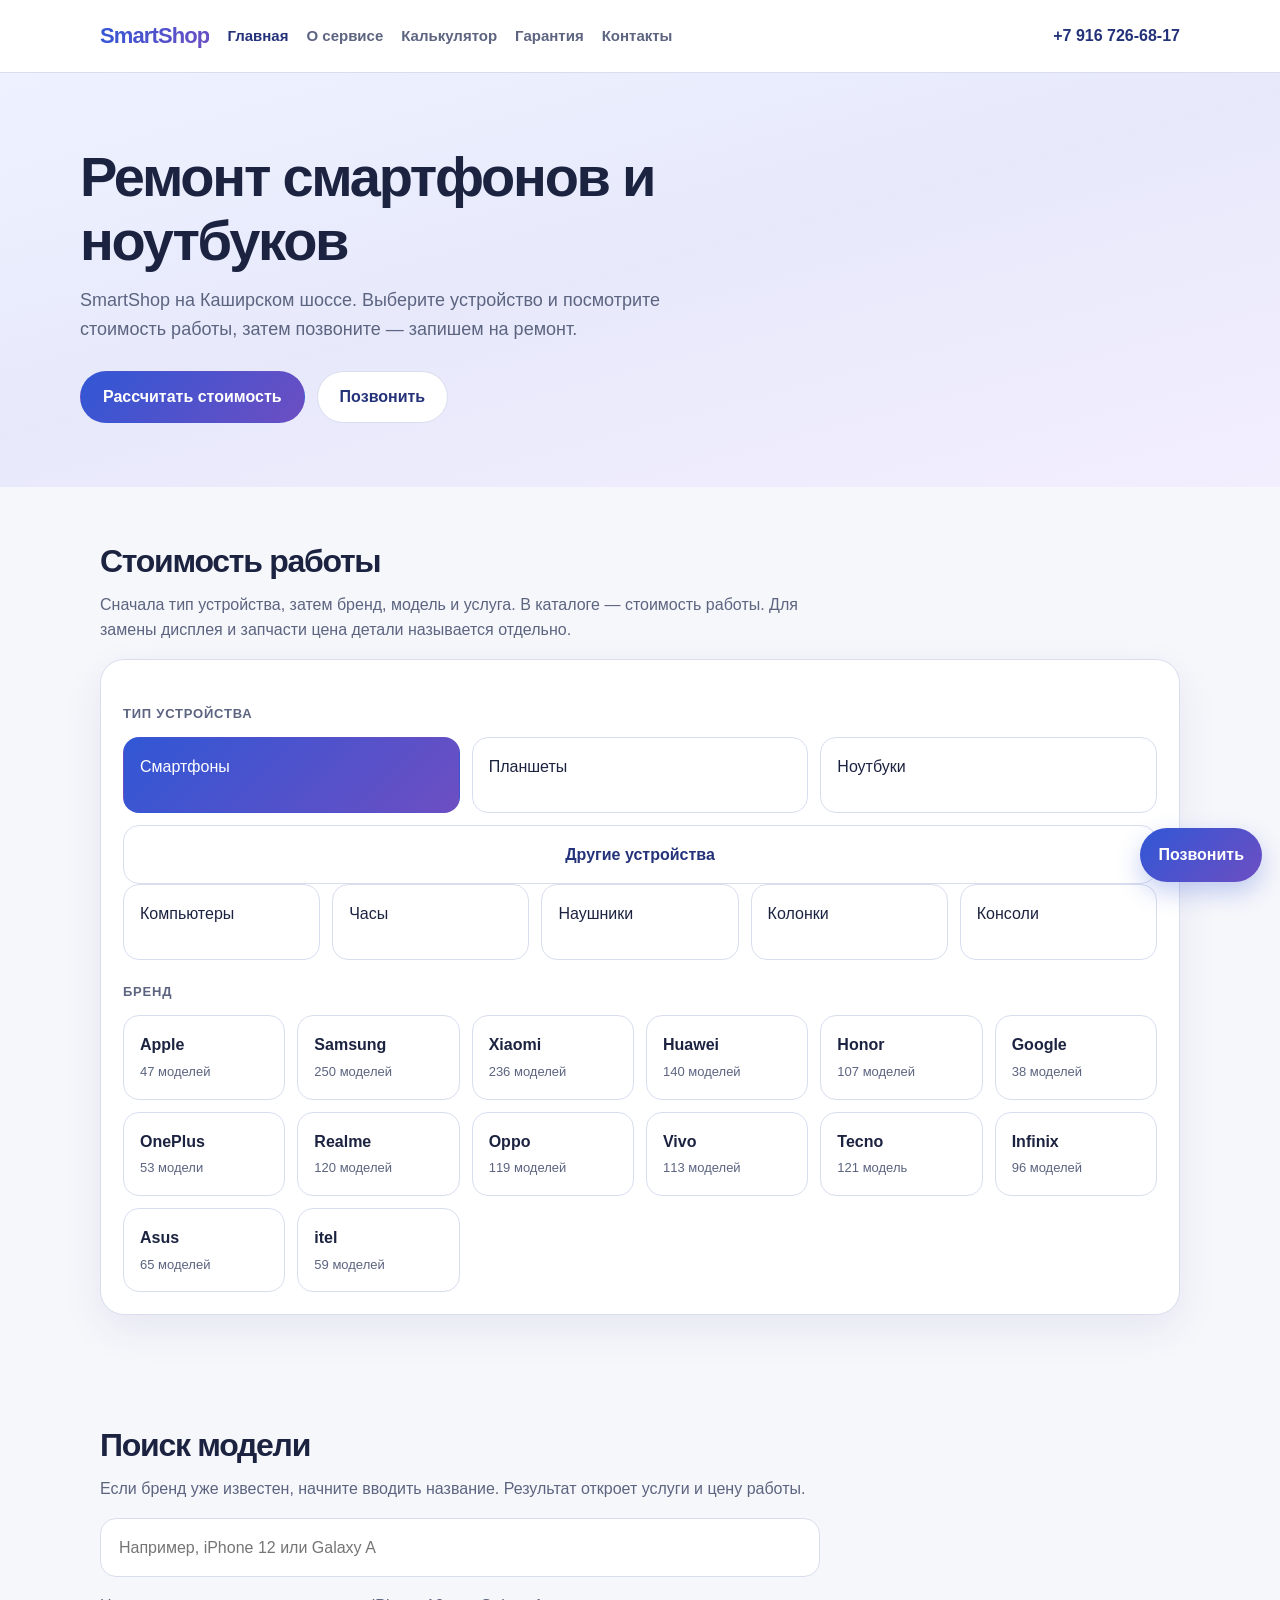
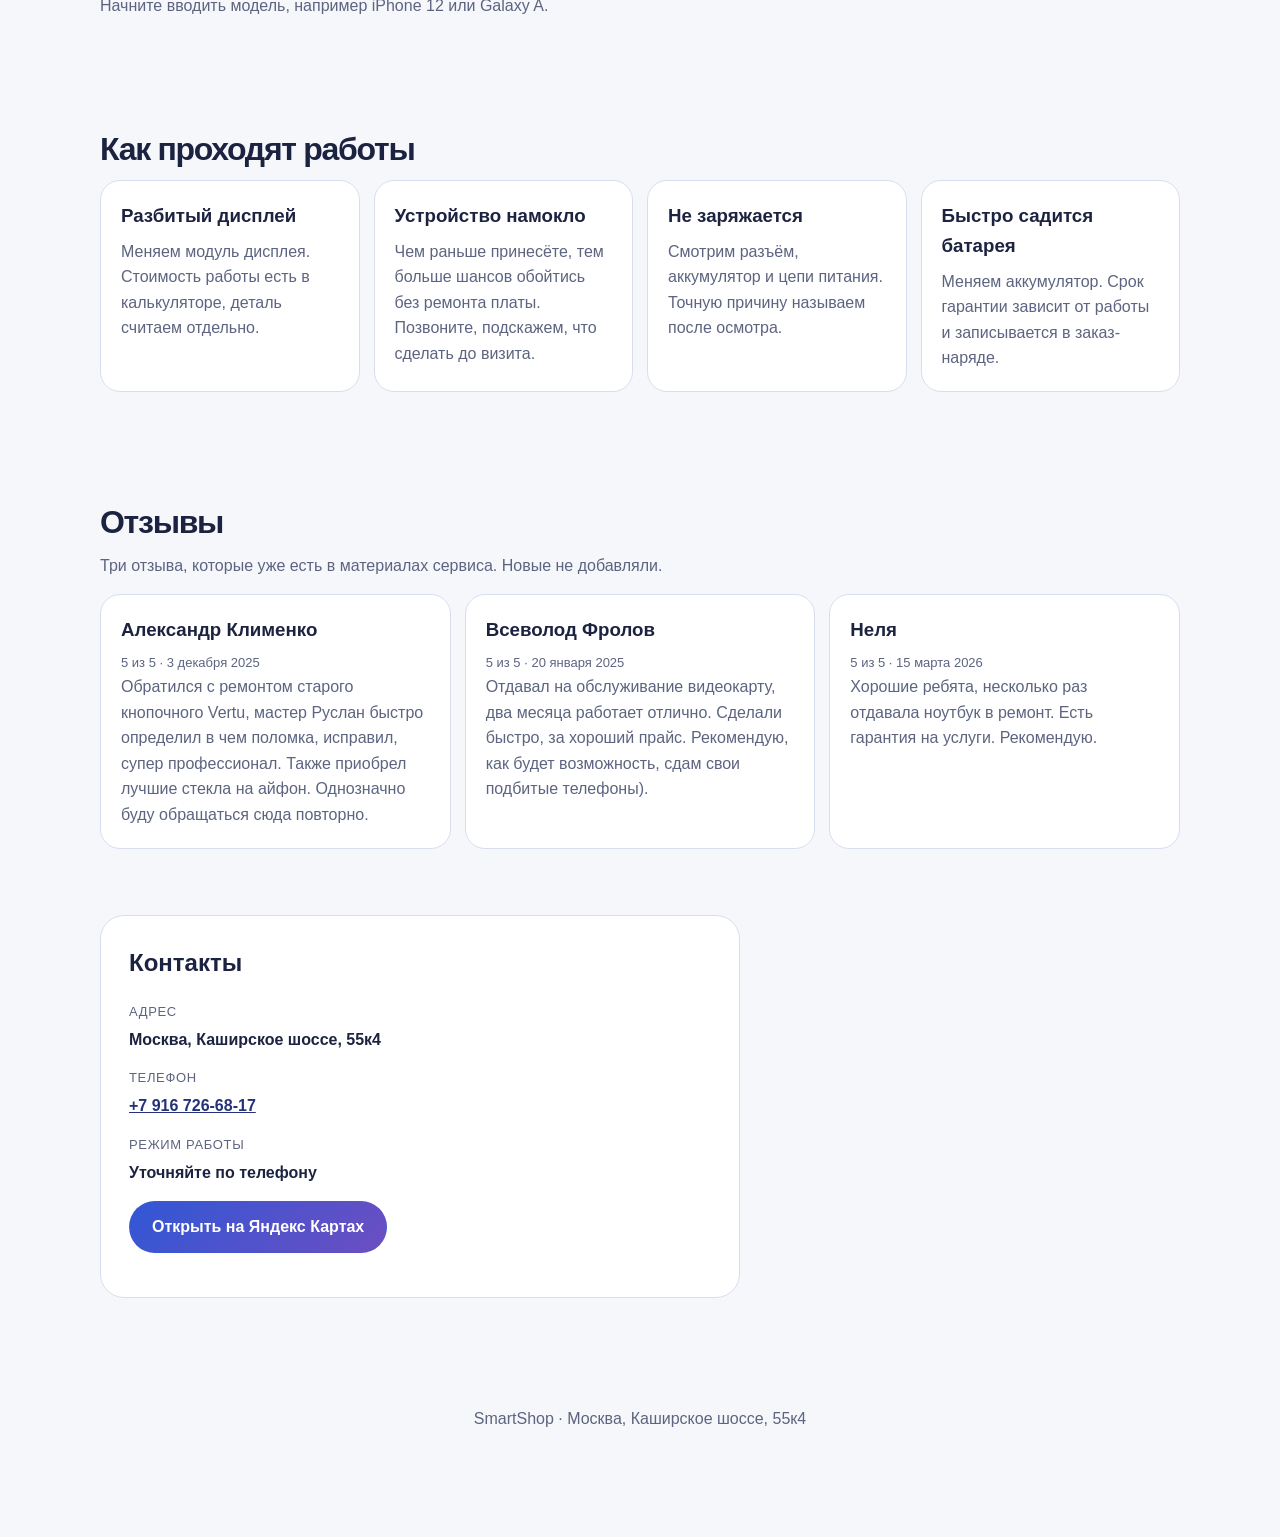
==== commit edbb1e06: "Заменить черновик на статический сайт SmartShop с каталогом. Калькулятор берёт модели из каталога и " ====
--- a/index.html
+++ b/index.html
@@ -3,289 +3,159 @@
 <head>
     <meta charset="UTF-8">
     <meta name="viewport" content="width=device-width, initial-scale=1.0">
-    <title>SmartShop — Профессиональный ремонт электроники в Москве</title>
+    <title>SmartShop — ремонт смартфонов и ноутбуков в Москве</title>
+    <link rel="icon" href="favicon.ico" sizes="32x32">
     <link rel="stylesheet" href="style.css">
 </head>
 <body>
-
     <header class="header">
         <nav class="nav-container">
-            <a href="index.html" class="logo">Smart<span>Shop</span></a>
-            <div class="nav-links">
-                <a href="index.html" class="active">Главная</a>
+            <a class="logo" href="index.html">SmartShop</a>
+            <button class="nav-toggle" type="button" aria-expanded="false" aria-controls="nav-links">Меню</button>
+            <div class="nav-links" id="nav-links">
+                <a class="is-current" href="index.html">Главная</a>
                 <a href="about.html">О сервисе</a>
+                <a href="calculator.html">Калькулятор</a>
                 <a href="warranty.html">Гарантия</a>
                 <a href="#contacts">Контакты</a>
             </div>
-            <a href="tel:+79167266817" class="header-phone">+7 916 726-68-17</a>
+            <a class="header-phone" href="tel:+79167266817">+7 916 726-68-17</a>
         </nav>
     </header>
 
-    <main>
-        <!-- HERO SECTION -->
-        <section class="hero">
-            <div class="hero-content">
-                <h1>Вернем к жизни вашу электронику</h1>
-                <p>Профессиональный ремонт смартфонов, планшетов, ПК и ноутбуков в Москве с гарантией качества</p>
-                <div class="cta-buttons">
-                    <a href="tel:+79167266817" class="btn btn-primary">Позвонить</a>
-                    <a href="#contacts" class="btn btn-secondary">Адрес и часы</a>
-                </div>
-            </div>
-        </section>
-
-    <!-- SERVICES WITH TABS -->
-    <section id="repair-selector" class="services-section">
-        <h2 class="section-title">Запись на ремонт</h2>
-        <p class="section-subtitle">Выберите ваше устройство, чтобы узнать предварительную стоимость</p>
-
-        <div class="selector-container">
-            <div class="selector-step">
-                <span class="step-label">1. Тип устройства</span>
-                <div class="device-grid">
-                    <div class="device-item active" onclick="selectDevice('phone')">
-                        <span class="icon">📱</span>
-                        <p>Смартфон</p>
-                    </div>
-                    <div class="device-item" onclick="selectDevice('laptop')">
-                        <span class="icon">💻</span>
-                        <p>Ноутбук</p>
-                    </div>
-                    <div class="device-item" onclick="selectDevice('tablet')">
-                        <span class="icon">📲</span>
-                        <p>Планшет</p>
-                    </div>
-                </div>
-            </div>
-
-            <div class="selector-step">
-                <span class="step-label">2. Производитель</span>
-                <div id="brand-list" class="brand-grid">
-                    <div class="brand-item">Xiaomi</div>
-                    <div class="brand-item">Samsung</div>
-                    <div class="brand-item">Apple</div>
-                    <div class="brand-item">Huawei</div>
-                    <div class="brand-item">Honor</div>
-                    <div class="brand-item">Poco</div>
-                </div>
-            </div>
-
-            <div id="model-section" class="selector-step" style="display: none; opacity: 0; transition: opacity 0.3s ease;">
-                <span class="step-label">3. Выберите модель</span>
-                <div id="model-list" class="brand-grid"></div>
-            </div>
-
-            <div id="price-section" class="selector-step" style="display: none; opacity: 0; transition: opacity 0.3s ease;">
-                <span class="step-label">4. Доступные услуги и стоимость</span>
-                <div id="price-list" class="services-grid" style="grid-template-columns: 1fr; gap: 15px;"></div>
+    <section class="hero">
+        <div class="hero-inner">
+            <h1>Ремонт смартфонов и ноутбуков</h1>
+            <p class="lead">SmartShop на Каширском шоссе. Выберите устройство и посмотрите стоимость работы, затем позвоните — запишем на ремонт.</p>
+            <div class="actions">
+                <a class="btn btn-primary" href="#repair-selector">Рассчитать стоимость</a>
+                <a class="btn btn-secondary" href="tel:+79167266817">Позвонить</a>
             </div>
         </div>
     </section>
 
-    <!-- WHY US SECTION -->
-    <section id="why" class="why-us">
-        <div class="why-us-content">
-            <div class="why-text">
-                <h2>Почему выбирают SmartShop</h2>
-                
-                <div class="benefit-item">
-                    <div class="benefit-icon">✅</div>
-                    <div class="benefit-text">
-                        <h4>Опыт и квалификация</h4>
-                        <p>Мастера с опытом более 10 лет работают с новейшей техникой</p>
+    <section class="section" id="repair-selector">
+        <div id="repair-root">
+            <h2>Стоимость работы</h2>
+            <p class="section-note">Сначала тип устройства, затем бренд, модель и услуга. В каталоге — стоимость работы. Для замены дисплея и запчасти цена детали называется отдельно.</p>
+            <div class="panel">
+                <div class="step">
+                    <p class="step-label">Тип устройства</p>
+                    <div class="device-type-grid">
+                        <button class="device-type-btn" type="button" data-action="type" data-type="Телефон">Смартфоны</button>
+                        <button class="device-type-btn" type="button" data-action="type" data-type="Планшет">Планшеты</button>
+                        <button class="device-type-btn" type="button" data-action="type" data-type="Ноутбук">Ноутбуки</button>
+                    </div>
+                    <button class="text-btn" type="button" data-action="toggle-other">Другие устройства</button>
+                    <div id="other-types" class="device-type-grid" hidden>
+                        <button class="device-type-btn" type="button" data-action="type" data-type="Компьютер">Компьютеры</button>
+                        <button class="device-type-btn" type="button" data-action="type" data-type="Часы">Часы</button>
+                        <button class="device-type-btn" type="button" data-action="type" data-type="Наушники">Наушники</button>
+                        <button class="device-type-btn" type="button" data-action="type" data-type="Колонка">Колонки</button>
+                        <button class="device-type-btn" type="button" data-action="type" data-type="Игровая консоль">Консоли</button>
                     </div>
                 </div>
-
-                <div class="benefit-item">
-                    <div class="benefit-icon">💯</div>
-                    <div class="benefit-text">
-                        <h4>Качественные материалы</h4>
-                        <p>Используем только оригинальные и лицензированные запчасти</p>
+                <div class="step" id="brand-step">
+                    <p class="step-label">Бренд</p>
+                    <div id="brand-list" class="choice-grid">
+                        <p class="status-line">Загружаем каталог…</p>
                     </div>
                 </div>
-
-                <div class="benefit-item">
-                    <div class="benefit-icon">⏱️</div>
-                    <div class="benefit-text">
-                        <h4>Быстрый ремонт</h4>
-                        <p>Большинство работ выполняем в течение 1-3 дней</p>
+                <div class="step" id="series-step" hidden>
+                    <p class="step-label">Серия</p>
+                    <div id="series-list" class="choice-grid"></div>
+                </div>
+                <div class="step" id="model-step" hidden>
+                    <p class="step-label">Модель</p>
+                    <div id="model-list" class="choice-grid"></div>
+                </div>
+                <div class="step" id="price-step" hidden>
+                    <p class="step-label">Услуга</p>
+                    <p class="model-caption" id="model-caption"></p>
+                    <div id="service-list" class="service-list"></div>
+                    <div class="price-result" id="price-result" hidden>
+                        <h3 id="price-result-title"></h3>
+                        <p class="price-sum" id="price-result-sum"></p>
+                        <p id="price-result-note"></p>
+                        <a class="btn btn-primary" href="tel:+79167266817">Позвонить и записаться</a>
                     </div>
                 </div>
-
-                <div class="benefit-item">
-                    <div class="benefit-icon">🛡️</div>
-                    <div class="benefit-text">
-                        <h4>Гарантия</h4>
-                        <p>Даем гарантию на все виды работ от 1 до 24 месяцев</p>
-                    </div>
-                </div>
-            </div>
-
-            <div class="why-image">
-                [Фото сервис-центра или мастера за работой]
             </div>
         </div>
     </section>
 
-    <!-- CONTACTS SECTION -->
-    <section id="contacts" class="contacts-section">
-        <div class="contacts-container">
+    <section class="section" id="model-search-section">
+        <h2>Поиск модели</h2>
+        <p class="section-note">Если бренд уже известен, начните вводить название. Результат откроет услуги и цену работы.</p>
+        <input id="model-search" class="search-input" type="search" placeholder="Например, iPhone 12 или Galaxy A" autocomplete="off">
+        <div id="search-results" class="choice-grid" style="margin-top: 16px;"></div>
+    </section>
+
+    <section class="section">
+        <h2>Как проходят работы</h2>
+        <div class="cards">
+            <article class="card">
+                <h3>Разбитый дисплей</h3>
+                <p>Меняем модуль дисплея. Стоимость работы есть в калькуляторе, деталь считаем отдельно.</p>
+            </article>
+            <article class="card">
+                <h3>Устройство намокло</h3>
+                <p>Чем раньше принесёте, тем больше шансов обойтись без ремонта платы. Позвоните, подскажем, что сделать до визита.</p>
+            </article>
+            <article class="card">
+                <h3>Не заряжается</h3>
+                <p>Смотрим разъём, аккумулятор и цепи питания. Точную причину называем после осмотра.</p>
+            </article>
+            <article class="card">
+                <h3>Быстро садится батарея</h3>
+                <p>Меняем аккумулятор. Срок гарантии зависит от работы и записывается в заказ-наряде.</p>
+            </article>
+        </div>
+    </section>
+
+    <section class="section" id="reviews">
+        <h2>Отзывы</h2>
+        <p class="section-note">Три отзыва, которые уже есть в материалах сервиса. Новые не добавляли.</p>
+        <div class="cards">
+            <article class="review">
+                <h3>Александр Клименко</h3>
+                <p class="review-meta">5 из 5 · 3 декабря 2025</p>
+                <p>Обратился с ремонтом старого кнопочного Vertu, мастер Руслан быстро определил в чем поломка, исправил, супер профессионал. Также приобрел лучшие стекла на айфон. Однозначно буду обращаться сюда повторно.</p>
+            </article>
+            <article class="review">
+                <h3>Всеволод Фролов</h3>
+                <p class="review-meta">5 из 5 · 20 января 2025</p>
+                <p>Отдавал на обслуживание видеокарту, два месяца работает отлично. Сделали быстро, за хороший прайс. Рекомендую, как будет возможность, сдам свои подбитые телефоны).</p>
+            </article>
+            <article class="review">
+                <h3>Неля</h3>
+                <p class="review-meta">5 из 5 · 15 марта 2026</p>
+                <p>Хорошие ребята, несколько раз отдавала ноутбук в ремонт. Есть гарантия на услуги. Рекомендую.</p>
+            </article>
+        </div>
+    </section>
+
+    <section class="contacts-wrap" id="contacts">
+        <div class="contacts">
             <div class="contact-info">
                 <h2>Контакты</h2>
-
-                <div class="contact-item">
-                    <label>Адрес</label>
-                    <span>Москва, Каширское шоссе, 55к4</span>
-                </div>
-
-                <div class="contact-item">
-                    <label>Телефон</label>
-                    <span><a href="tel:+79167266817">+7 916 726-68-17</a></span>
-                </div>
-
-                <div class="schedule">
-                    <label style="color: var(--text-secondary); font-size: 12px; text-transform: uppercase;">Режим работы</label>
-                    <p>Пн–пт: 10:00–21:00</p>
-                    <p>Сб–вс: 11:00–20:00</p>
-                </div>
-
-                <a href="https://yandex.com/maps/-/CPb5EMPd" target="_blank" class="btn btn-primary" style="margin-top: 30px; display: block; text-align: center;">Открыть на Яндекс.Картах</a>
-            </div>
-
-            <div class="map-container">
-                <iframe src="https://yandex.ru/map-widget/v1/?ll=37.712133%2C55.639371&z=16&mode=search&ol=geo&ouri=ymapsbm1%3A%2F%2Fgeo%3Fdata%3DCgg1NjY2NTM5NRJC0KDQvtGB0YHQuNGPLCDQnNC-0YHQutCy0LAsINCa0LDRiNC40YDRgdC60L7QtSDRiNC-0YHRgdC1LCA1NcC6NCIKDfclFkIVpaxfQg%3D%3D" width="100%" height="450" frameborder="0" allowfullscreen="true" style="position:relative;"></iframe>
+                <dl>
+                    <dt>Адрес</dt>
+                    <dd>Москва, Каширское шоссе, 55к4</dd>
+                    <dt>Телефон</dt>
+                    <dd><a href="tel:+79167266817">+7 916 726-68-17</a></dd>
+                    <dt>Режим работы</dt>
+                    <dd>Уточняйте по телефону</dd>
+                </dl>
+                <p><a class="btn btn-primary" href="https://yandex.com/maps/org/smartshop/130443817956/?ll=37.694908%2C55.638915&amp;z=13" target="_blank" rel="noopener">Открыть на Яндекс Картах</a></p>
             </div>
         </div>
     </section>
-    </main>
 
-    <footer>
-        <p>&copy; 2026 SmartShop. Профессиональный ремонт электроники в Москве</p>
-        <p style="font-size: 14px; color: #aaa;">Все права защищены</p>
+    <footer class="footer">
+        <p>SmartShop · Москва, Каширское шоссе, 55к4</p>
     </footer>
-
-    <div class="contact-buttons">
-        <a href="https://t.me/твой_бот" target="_blank" class="btn-contact btn-tg" data-label="Написать в Telegram">TG</a>
-        <a href="https://max.messenger/твой_id" target="_blank" class="btn-contact btn-max" data-label="Messenger Max">MX</a>
-    </div>
-
-    <script>
-        // Database of services
-        const database = {
-            'Xiaomi': {
-                'Redmi Note 8 2021': [
-                    { service: 'Замена дисплейного модуля (Оригинал)', price: 'от 3 500 ₽', time: '1-2 часа' },
-                    { service: 'Замена аккумулятора', price: 'от 1 800 ₽', time: '40 мин' }
-                ],
-                'Mi 5s': [
-                    { service: 'Замена разъема питания', price: 'от 1 500 ₽', time: '1 час' },
-                    { service: 'Восстановление после воды', price: 'от 2 500 ₽', time: '1-3 дня' }
-                ],
-                'Poco X3 Pro': [
-                    { service: 'Реболл процессора (Типовая болячка)', price: 'от 4 500 ₽', time: '1-2 дня' },
-                    { service: 'Замена дисплея', price: 'от 3 800 ₽', time: '2 часа' }
-                ]
-            },
-            'Apple': {
-                'iPhone 13': [
-                    { service: 'Переклейка стекла (сохранение ориг. матрицы)', price: 'от 6 000 ₽', time: '1 день' }
-                ]
-            }
-        };
-
-        const brandsData = {
-            phone: ['Xiaomi', 'Apple', 'Samsung', 'Honor'],
-            laptop: ['ASUS', 'HP', 'MacBook'],
-            tablet: ['iPad', 'Xiaomi Pad']
-        };
-
-        // Helper functions
-        function hideSection(id) {
-            const el = document.getElementById(id);
-            el.style.opacity = '0';
-            setTimeout(() => el.style.display = 'none', 300);
-        }
-
-        function showSection(id) {
-            const el = document.getElementById(id);
-            el.style.display = 'block';
-            setTimeout(() => el.style.opacity = '1', 10);
-        }
-
-        // Step 1: Select device type
-        function selectDevice(deviceType) {
-            document.querySelectorAll('.device-item').forEach(item => item.classList.remove('active'));
-            event.currentTarget.classList.add('active');
-
-            const brandList = document.getElementById('brand-list');
-            brandList.innerHTML = '';
-            
-            hideSection('model-section');
-            hideSection('price-section');
-
-            brandsData[deviceType].forEach(brandName => {
-                const div = document.createElement('div');
-                div.className = 'brand-item';
-                div.innerText = brandName;
-                
-                div.onclick = function() {
-                    document.querySelectorAll('.brand-item').forEach(b => b.classList.remove('active'));
-                    this.classList.add('active');
-                    selectBrand(brandName);
-                };
-                brandList.appendChild(div);
-            });
-        }
-
-        // Step 2: Select brand and show models
-        function selectBrand(brandName) {
-            hideSection('price-section');
-            const modelList = document.getElementById('model-list');
-            modelList.innerHTML = '';
-
-            if (database[brandName]) {
-                Object.keys(database[brandName]).forEach(modelName => {
-                    const div = document.createElement('div');
-                    div.className = 'brand-item';
-                    div.innerText = modelName;
-                    
-                    div.onclick = function() {
-                        document.querySelectorAll('#model-list .brand-item').forEach(b => b.classList.remove('active'));
-                        this.classList.add('active');
-                        showPrices(brandName, modelName);
-                    };
-                    modelList.appendChild(div);
-                });
-                showSection('model-section');
-            } else {
-                modelList.innerHTML = '<p style="color: #666; padding: 20px;">Модели этого бренда скоро появятся в базе.</p>';
-                showSection('model-section');
-            }
-        }
-
-        // Step 3: Show prices
-        function showPrices(brandName, modelName) {
-            const priceList = document.getElementById('price-list');
-            priceList.innerHTML = '';
-
-            const services = database[brandName][modelName];
-            
-            services.forEach(item => {
-                const div = document.createElement('div');
-                div.style.cssText = 'display: flex; justify-content: space-between; align-items: center; padding: 20px; background: #fff; border: 1px solid #e0e0e0; border-radius: 12px; margin-bottom: 10px;';
-                div.innerHTML = `
-                    <div>
-                        <h4 style="margin: 0; font-size: 16px;">${item.service}</h4>
-                        <span style="font-size: 13px; color: #666;">⏱ Время работы: ${item.time}</span>
-                    </div>
-                    <div style="font-size: 18px; font-weight: 700; color: #0066cc;">
-                        ${item.price}
-                    </div>
-                `;
-                priceList.appendChild(div);
-            });
-            showSection('price-section');
-        }
-    </script>
+    <a class="call-fab" href="tel:+79167266817">Позвонить</a>
+    <script src="catalog.js"></script>
 </body>
-</html>+</html>
--- a/style.css
+++ b/style.css
@@ -1,549 +1,383 @@
 :root {
-            --primary-color: #0066cc;
-            --accent-color: #ff6b35;
-            --bg-color: #f8f9fa;
-            --card-bg: #ffffff;
-            --text-main: #1a1a1a;
-            --text-secondary: #666666;
-            --border-color: #e0e0e0;
-        }
-
-        * {
-            margin: 0;
-            padding: 0;
-            box-sizing: border-box;
-        }
-
-        body {
-            font-family: -apple-system, BlinkMacSystemFont, "Segoe UI", Roboto, Helvetica, Arial, sans-serif;
-            background-color: var(--bg-color);
-            color: var(--text-main);
-            line-height: 1.6;
-        }
-
-        /* ===== HEADER ===== */
-        header {
-            background: white;
-            position: fixed;
-            width: 100%;
-            top: 0;
-            z-index: 1000;
-            box-shadow: 0 2px 8px rgba(0,0,0,0.05);
-        }
-
-        .nav-container {
-            max-width: 1200px;
-            margin: 0 auto;
-            display: flex;
-            justify-content: space-between;
-            align-items: center;
-            padding: 0 20px;
-            height: 70px;
-        }
-
-        .logo {
-            font-size: 26px;
-            font-weight: 700;
-            color: var(--primary-color);
-            letter-spacing: -0.5px;
-        }
-
-        nav ul {
-            display: flex;
-            list-style: none;
-            gap: 40px;
-        }
-
-        nav a {
-            text-decoration: none;
-            color: var(--text-main);
-            font-size: 16px;
-            font-weight: 500;
-            transition: color 0.3s;
-            position: relative;
-        }
-
-        nav a:hover {
-            color: var(--primary-color);
-        }
-
-        nav a::after {
-            content: '';
-            position: absolute;
-            bottom: -5px;
-            left: 0;
-            width: 0;
-            height: 2px;
-            background: var(--primary-color);
-            transition: width 0.3s;
-        }
-
-        nav a:hover::after {
-            width: 100%;
-        }
-
-        .header-phone {
-            font-weight: 600;
-            color: var(--primary-color);
-            text-decoration: none;
-            font-size: 16px;
-        }
-
-        /* ===== HERO SECTION ===== */
-        .hero {
-            margin-top: 70px;
-            padding: 100px 20px;
-            background: linear-gradient(135deg, #f5f7fa 0%, #c3cfe2 100%);
-            text-align: center;
-        }
-
-        .hero-content {
-            max-width: 900px;
-            margin: 0 auto;
-        }
-
-        .hero h1 {
-            font-size: 56px;
-            font-weight: 700;
-            margin-bottom: 20px;
-            line-height: 1.2;
-            letter-spacing: -1px;
-        }
-
-        .hero p {
-            font-size: 22px;
-            color: var(--text-secondary);
-            margin-bottom: 40px;
-            line-height: 1.4;
-        }
-
-        .cta-buttons {
-            display: flex;
-            gap: 20px;
-            justify-content: center;
-            flex-wrap: wrap;
-        }
-
-        .btn {
-            display: inline-block;
-            padding: 16px 40px;
-            border-radius: 12px;
-            font-size: 16px;
-            font-weight: 600;
-            text-decoration: none;
-            transition: all 0.3s ease;
-            cursor: pointer;
-            border: none;
-        }
-
-        .btn-primary {
-            background: var(--primary-color);
-            color: white;
-        }
-
-        .btn-primary:hover {
-            background: #0052a3;
-            transform: translateY(-2px);
-            box-shadow: 0 8px 20px rgba(0, 102, 204, 0.25);
-        }
-
-        .btn-secondary {
-            background: white;
-            color: var(--primary-color);
-            border: 2px solid var(--primary-color);
-        }
-
-        .btn-secondary:hover {
-            background: var(--primary-color);
-            color: white;
-        }
-
-        .container {
-            margin-top: 70px;
-        }
-
-
-        /* ===== TABS/SERVICES SECTION ===== */
-        .services-section {
-            padding: 80px 20px;
-            max-width: 1200px;
-            margin: 0 auto;
-        }
-
-        .section-title {
-            font-size: 44px;
-            font-weight: 700;
-            margin-bottom: 15px;
-            text-align: center;
-        }
-
-        .section-subtitle {
-            font-size: 18px;
-            color: var(--text-secondary);
-            text-align: center;
-            margin-bottom: 50px;
-        }
-
-        /* Вкладки */
-        .tabs-container {
-            display: flex;
-            justify-content: center;
-            gap: 15px;
-            margin-bottom: 50px;
-            flex-wrap: wrap;
-        }
-
-        .tab-btn {
-            padding: 14px 30px;
-            border: 2px solid var(--border-color);
-            background: white;
-            border-radius: 10px;
-            font-size: 16px;
-            font-weight: 600;
-            color: var(--text-secondary);
-            cursor: pointer;
-            transition: all 0.3s;
-        }
-
-        .tab-btn.active {
-            background: var(--primary-color);
-            color: white;
-            border-color: var(--primary-color);
-        }
-
-        .tab-btn:hover {
-            border-color: var(--primary-color);
-            color: var(--primary-color);
-        }
-
-        .tab-content {
-            display: none;
-        }
-
-        .tab-content.active {
-            display: block;
-            animation: fadeIn 0.3s;
-        }
-
-        @keyframes fadeIn {
-            from { opacity: 0; }
-            to { opacity: 1; }
-        }
-
-        /* Карточки услуг */
-        .services-grid {
-            display: grid;
-            grid-template-columns: repeat(auto-fit, minmax(320px, 1fr));
-            gap: 25px;
-            margin-bottom: 40px;
-        }
-
-        .card {
-            background: var(--card-bg);
-            border-radius: 16px;
-            padding: 40px;
-            border: 1px solid var(--border-color);
-            transition: all 0.3s ease;
-            display: flex;
-            flex-direction: column;
-        }
-
-        .card:hover {
-            transform: translateY(-8px);
-            box-shadow: 0 20px 45px rgba(0,0,0,0.1);
-            border-color: var(--primary-color);
-        }
-
-        .card-icon {
-            font-size: 48px;
-            margin-bottom: 20px;
-        }
-
-        .card h3 {
-            font-size: 24px;
-            margin-bottom: 15px;
-            font-weight: 700;
-        }
-
-        .card p {
-            color: var(--text-secondary);
-            font-size: 16px;
-            margin-bottom: 20px;
-            flex-grow: 1;
-        }
-
-        .card-link {
-            color: var(--primary-color);
-            font-weight: 600;
-            text-decoration: none;
-            display: flex;
-            align-items: center;
-            gap: 8px;
-            transition: gap 0.3s;
-        }
-
-        .card-link:hover {
-            gap: 12px;
-        }
-
-        /* ===== WHY US SECTION ===== */
-        .why-us {
-            background: white;
-            padding: 80px 20px;
-        }
-
-        .why-us-content {
-            max-width: 1200px;
-            margin: 0 auto;
-            display: grid;
-            grid-template-columns: 1fr 1fr;
-            gap: 60px;
-            align-items: center;
-        }
-
-        .why-text h2 {
-            font-size: 40px;
-            margin-bottom: 25px;
-        }
-
-        .benefit-item {
-            margin-bottom: 25px;
-            display: flex;
-            gap: 20px;
-        }
-
-        .benefit-icon {
-            font-size: 28px;
-            flex-shrink: 0;
-        }
-
-        .benefit-text h4 {
-            font-size: 18px;
-            font-weight: 700;
-            margin-bottom: 8px;
-        }
-
-        .benefit-text p {
-            color: var(--text-secondary);
-            font-size: 16px;
-        }
-
-        .why-image {
-            background: linear-gradient(135deg, #667eea 0%, #764ba2 100%);
-            border-radius: 16px;
-            height: 400px;
-            display: flex;
-            align-items: center;
-            justify-content: center;
-            color: white;
-            font-size: 18px;
-        }
-
-        /* ===== CONTACTS SECTION ===== */
-        .contacts-section {
-            padding: 80px 20px;
-            background: var(--bg-color);
-        }
-
-        .contacts-container {
-            max-width: 1200px;
-            margin: 0 auto;
-            display: grid;
-            grid-template-columns: 1fr 1.2fr;
-            gap: 50px;
-            align-items: start;
-        }
-
-        .contact-info h2 {
-            font-size: 40px;
-            margin-bottom: 30px;
-        }
-
-        .contact-item {
-            margin-bottom: 30px;
-        }
-
-        .contact-item label {
-            display: block;
-            color: var(--text-secondary);
-            font-size: 13px;
-            text-transform: uppercase;
-            letter-spacing: 0.5px;
-            margin-bottom: 8px;
-        }
-
-        .contact-item span {
-            font-size: 20px;
-            font-weight: 600;
-            display: block;
-        }
-
-        .contact-item a {
-            color: var(--primary-color);
-            text-decoration: none;
-        }
-
-        .schedule {
-            background: white;
-            padding: 20px;
-            border-radius: 12px;
-            margin-top: 30px;
-        }
-
-        .schedule p {
-            margin: 8px 0;
-            font-size: 16px;
-        }
-
-        .map-container {
-            border-radius: 16px;
-            overflow: hidden;
-            height: 450px;
-            background: #eee;
-            border: 1px solid var(--border-color);
-        }
-
-        .map-placeholder {
-            padding: 150px 20px;
-            text-align: center;
-            color: var(--text-secondary);
-        }
-
-        .map-placeholder a {
-            color: var(--primary-color);
-            text-decoration: none;
-            font-weight: 600;
-        }
-
-        /* ===== FOOTER ===== */
-        footer {
-            background: var(--text-main);
-            color: white;
-            padding: 40px 20px;
-            text-align: center;
-        }
-
-        footer p {
-            font-size: 16px;
-            margin-bottom: 10px;
-        }
-
-        /* ===== RESPONSIVE ===== */
-        @media (max-width: 768px) {
-            nav ul { display: none; }
-            .hero h1 { font-size: 36px; }
-            .hero p { font-size: 18px; }
-            .contacts-container { grid-template-columns: 1fr; }
-            .why-us-content { grid-template-columns: 1fr; }
-            .section-title { font-size: 32px; }
-            .nav-container { height: 60px; }
-        }
-        .selector-container {
-    background: white;
-    padding: 40px;
-    border-radius: 24px;
-    box-shadow: 0 10px 40px rgba(0,0,0,0.05);
-}
-
-.selector-step { margin-bottom: 40px; }
-.step-label { 
-    display: block; 
-    margin-bottom: 20px; 
-    font-weight: 600; 
-    color: var(--text-secondary);
-    text-transform: uppercase;
-    font-size: 12px;
-    letter-spacing: 1px;
-}
-
-/* Сетка устройств */
-.device-grid, .brand-grid {
-    display: grid;
-    grid-template-columns: repeat(auto-fit, minmax(140px, 1fr));
-    gap: 15px;
-}
-
-.device-item, .brand-item {
-    border: 2px solid #f0f0f0;
-    padding: 20px;
-    border-radius: 16px;
-    text-align: center;
-    cursor: pointer;
-    transition: all 0.3s cubic-bezier(0.4, 0, 0.2, 1);
-}
-
-.device-item .icon { font-size: 32px; display: block; margin-bottom: 10px; }
-
-/* Эффекты при наведении и выборе */
-.device-item:hover, .brand-item:hover {
-    border-color: var(--primary-color);
-    background: #f0f7ff;
-}
-
-.device-item.active, .brand-item.active {
-    background: var(--primary-color);
-    color: white;
-    border-color: var(--primary-color);
-}
-#brand-list {
-    transition: opacity 0.2s ease-in-out;
-}
-
-.brand-item.active {
-    background: var(--primary-color) !important;
-    color: white !important;
-    border-color: var(--primary-color) !important;
-}
-
-/* Контейнер для кнопок связи */
-.contact-buttons {
-    position: fixed;
-    bottom: 25px;
-    right: 25px;
-    display: flex;
-    flex-direction: column;
-    gap: 12px;
-    z-index: 1000;
-}
-
-.btn-contact {
-    width: 55px;
-    height: 55px;
-    border-radius: 50%;
+    --ink: #1c2340;
+    --muted: #5c6480;
+    --line: #d9deef;
+    --paper: #f6f7fb;
+    --card: #ffffff;
+    --blue: #3157d5;
+    --blue-deep: #24327a;
+    --violet: #6d4ec2;
+    --soft: #eef1fb;
+    --shadow: 0 14px 40px rgba(36, 50, 122, 0.08);
+}
+
+* { box-sizing: border-box; }
+
+html { scroll-behavior: smooth; }
+
+#contacts,
+#repair-selector,
+#reviews,
+#model-search-section { scroll-margin-top: 12px; }
+
+body {
+    margin: 0;
+    font-family: Inter, "Segoe UI", sans-serif;
+    color: var(--ink);
+    background: var(--paper);
+    line-height: 1.6;
+}
+
+a { color: var(--blue-deep); }
+
+img { max-width: 100%; }
+
+.header {
+    position: sticky;
+    top: 0;
+    z-index: 20;
+    background: rgba(255, 255, 255, 0.94);
+    border-bottom: 1px solid var(--line);
+    backdrop-filter: blur(10px);
+}
+
+.nav-container {
+    max-width: 1120px;
+    margin: 0 auto;
+    min-height: 72px;
+    padding: 10px 20px;
     display: flex;
     align-items: center;
+    gap: 18px;
+}
+
+.logo {
+    font-weight: 700;
+    font-size: 22px;
+    text-decoration: none;
+    letter-spacing: -0.04em;
+    background: linear-gradient(120deg, var(--blue) 0%, var(--violet) 100%);
+    -webkit-background-clip: text;
+    background-clip: text;
+    color: transparent;
+}
+
+.nav-toggle {
+    display: none;
+    margin-left: auto;
+    border: 1px solid var(--line);
+    background: white;
+    border-radius: 999px;
+    padding: 8px 14px;
+    font: inherit;
+    cursor: pointer;
+}
+
+.nav-links {
+    display: flex;
+    gap: 18px;
+    align-items: center;
+}
+
+.nav-links a {
+    text-decoration: none;
+    color: var(--muted);
+    font-size: 15px;
+    font-weight: 600;
+}
+
+.nav-links a:hover,
+.nav-links a.is-current { color: var(--blue-deep); }
+
+.header-phone {
+    margin-left: auto;
+    text-decoration: none;
+    font-weight: 700;
+    color: var(--blue-deep);
+    white-space: nowrap;
+}
+
+.hero {
+    background: linear-gradient(165deg, #eef2ff 0%, #e7e9fb 48%, #f3eefe 100%);
+    padding: 72px 20px 64px;
+}
+
+.hero-inner,
+.section,
+.contacts-wrap,
+.page {
+    max-width: 1120px;
+    margin: 0 auto;
+}
+
+.hero h1,
+.page h1,
+.section h2 {
+    font-family: "Segoe UI", Inter, sans-serif;
+    letter-spacing: -0.04em;
+    line-height: 1.15;
+    margin: 0 0 12px;
+}
+
+.hero h1 { font-size: clamp(34px, 5vw, 56px); max-width: 760px; }
+
+.lead { font-size: 18px; color: var(--muted); max-width: 640px; margin: 0 0 28px; }
+
+.actions { display: flex; flex-wrap: wrap; gap: 12px; }
+
+.btn {
+    display: inline-flex;
+    align-items: center;
     justify-content: center;
-    text-decoration: none;
+    min-height: 48px;
+    padding: 12px 22px;
+    border-radius: 999px;
+    text-decoration: none;
+    font-weight: 700;
+    border: 1px solid transparent;
+}
+
+.btn-primary {
     color: white;
-    font-weight: bold;
-    box-shadow: 0 4px 15px rgba(0,0,0,0.2);
-    transition: transform 0.3s ease, box-shadow 0.3s ease;
-    font-size: 14px;
-}
-
-.btn-contact:hover {
-    transform: scale(1.1) translateY(-3px);
-    box-shadow: 0 6px 20px rgba(0,0,0,0.3);
-}
-
-.btn-tg { background-color: #26A5E4; }
-.btn-max { background-color: #0066FF; }
-
-/* Подсказки при наведении */
-.btn-contact::after {
-    content: attr(data-label);
-    position: absolute;
-    right: 70px;
-    background: #333;
-    padding: 5px 12px;
-    border-radius: 6px;
-    font-size: 12px;
-    white-space: nowrap;
-    opacity: 0;
-    transition: opacity 0.3s;
-    pointer-events: none;
-}
-
-.btn-contact:hover::after {
-    opacity: 1;
-}+    background: linear-gradient(135deg, var(--blue) 0%, var(--violet) 100%);
+}
+
+.btn-primary:hover { filter: brightness(1.05); }
+
+.btn-secondary {
+    color: var(--blue-deep);
+    background: white;
+    border-color: var(--line);
+}
+
+.section { padding: 56px 20px; }
+
+.section h2 { font-size: 32px; }
+
+.section-note { color: var(--muted); margin-top: 0; max-width: 720px; }
+
+.panel {
+    background: var(--card);
+    border: 1px solid var(--line);
+    border-radius: 24px;
+    padding: 22px;
+    box-shadow: var(--shadow);
+}
+
+.step { margin-top: 22px; }
+
+.step-label {
+    margin: 0 0 12px;
+    font-size: 13px;
+    font-weight: 700;
+    letter-spacing: 0.06em;
+    text-transform: uppercase;
+    color: var(--muted);
+}
+
+.device-type-grid,
+.choice-grid {
+    display: grid;
+    grid-template-columns: repeat(auto-fit, minmax(160px, 1fr));
+    gap: 12px;
+}
+
+.device-type-btn,
+.choice-btn,
+.service-btn,
+.text-btn {
+    font: inherit;
+    color: inherit;
+    text-align: left;
+    background: white;
+    border: 1px solid var(--line);
+    border-radius: 16px;
+    padding: 16px;
+    cursor: pointer;
+}
+
+.device-type-btn,
+.choice-btn { display: flex; flex-direction: column; gap: 4px; min-height: 76px; }
+
+.choice-title { font-weight: 700; }
+
+.choice-sub { color: var(--muted); font-size: 13px; }
+
+.device-type-btn:hover,
+.choice-btn:hover,
+.service-btn:hover,
+.text-btn:hover { border-color: #b7c3ee; }
+
+.device-type-btn.is-active,
+.choice-btn.is-active,
+.service-btn.is-active {
+    border-color: transparent;
+    color: white;
+    background: linear-gradient(135deg, var(--blue) 0%, var(--violet) 100%);
+}
+
+.device-type-btn.is-active .choice-sub,
+.choice-btn.is-active .choice-sub,
+.service-btn.is-active .choice-sub { color: rgba(255, 255, 255, 0.84); }
+
+.text-btn {
+    display: flex;
+    justify-content: center;
+    width: 100%;
+    margin-top: 12px;
+    color: var(--blue-deep);
+    font-weight: 700;
+}
+
+.service-list { display: grid; gap: 10px; }
+
+.service-btn {
+    width: 100%;
+    display: flex;
+    justify-content: space-between;
+    gap: 16px;
+    align-items: center;
+}
+
+.model-caption { margin: 0 0 12px; font-weight: 700; }
+
+.price-result {
+    margin-top: 16px;
+    padding: 18px;
+    border-radius: 18px;
+    background: var(--soft);
+}
+
+.price-result h3 { margin: 0 0 8px; font-size: 20px; }
+
+.price-sum { font-size: 28px; font-weight: 700; margin: 0 0 8px; }
+
+.search-input {
+    width: min(720px, 100%);
+    border: 1px solid var(--line);
+    border-radius: 16px;
+    padding: 16px 18px;
+    font: inherit;
+    background: white;
+}
+
+.search-input:focus,
+.device-type-btn:focus-visible,
+.choice-btn:focus-visible,
+.service-btn:focus-visible,
+.text-btn:focus-visible,
+.btn:focus-visible,
+.nav-toggle:focus-visible,
+.header-phone:focus-visible,
+.nav-links a:focus-visible {
+    outline: 3px solid rgba(49, 87, 213, 0.35);
+    outline-offset: 2px;
+}
+
+.status-line { color: var(--muted); margin: 0; }
+
+.cards {
+    display: grid;
+    grid-template-columns: repeat(auto-fit, minmax(230px, 1fr));
+    gap: 14px;
+}
+
+.card,
+.review {
+    background: white;
+    border: 1px solid var(--line);
+    border-radius: 20px;
+    padding: 20px;
+}
+
+.card h3,
+.review h3 { margin: 0 0 8px; }
+
+.card p,
+.review p { margin: 0; color: var(--muted); }
+
+.review-meta { font-size: 13px; color: var(--muted); margin-bottom: 8px; }
+
+.page { padding: 36px 20px 20px; }
+
+.page h1 { font-size: clamp(32px, 4vw, 46px); }
+
+.prose { max-width: 760px; }
+
+.prose p { color: #32395a; }
+
+.grid-3 {
+    display: grid;
+    grid-template-columns: repeat(auto-fit, minmax(220px, 1fr));
+    gap: 14px;
+    margin: 22px 0;
+}
+
+.quote {
+    border-left: 4px solid var(--violet);
+    padding-left: 16px;
+    color: var(--muted);
+}
+
+.contacts-wrap { padding: 10px 20px 64px; }
+
+.contacts {
+    max-width: 640px;
+    background: white;
+    border: 1px solid var(--line);
+    border-radius: 24px;
+    overflow: hidden;
+}
+
+.contact-info { padding: 28px; }
+
+.contact-info h2 { margin-top: 0; }
+
+.contact-info dt { color: var(--muted); font-size: 13px; text-transform: uppercase; letter-spacing: 0.05em; margin-top: 16px; }
+
+.contact-info dd { margin: 4px 0 0; font-weight: 700; }
+
+.footer {
+    padding: 28px 20px 90px;
+    text-align: center;
+    color: var(--muted);
+}
+
+.call-fab {
+    position: fixed;
+    right: 18px;
+    bottom: 18px;
+    z-index: 30;
+    text-decoration: none;
+    color: white;
+    font-weight: 700;
+    padding: 14px 18px;
+    border-radius: 999px;
+    background: linear-gradient(135deg, var(--blue) 0%, var(--violet) 100%);
+    box-shadow: 0 10px 24px rgba(49, 87, 213, 0.28);
+}
+
+@media (max-width: 860px) {
+    .nav-toggle { display: inline-flex; }
+    .nav-links {
+        display: none;
+        position: absolute;
+        left: 0;
+        right: 0;
+        top: 72px;
+        flex-direction: column;
+        align-items: flex-start;
+        gap: 12px;
+        padding: 14px 20px 18px;
+        background: white;
+        border-bottom: 1px solid var(--line);
+    }
+    .nav-links.is-open { display: flex; }
+    .header-phone { font-size: 14px; }
+    .service-btn { align-items: flex-start; flex-direction: column; }
+}
+
+@media (prefers-reduced-motion: reduce) {
+    html { scroll-behavior: auto; }
+    * { transition: none !important; }
+}
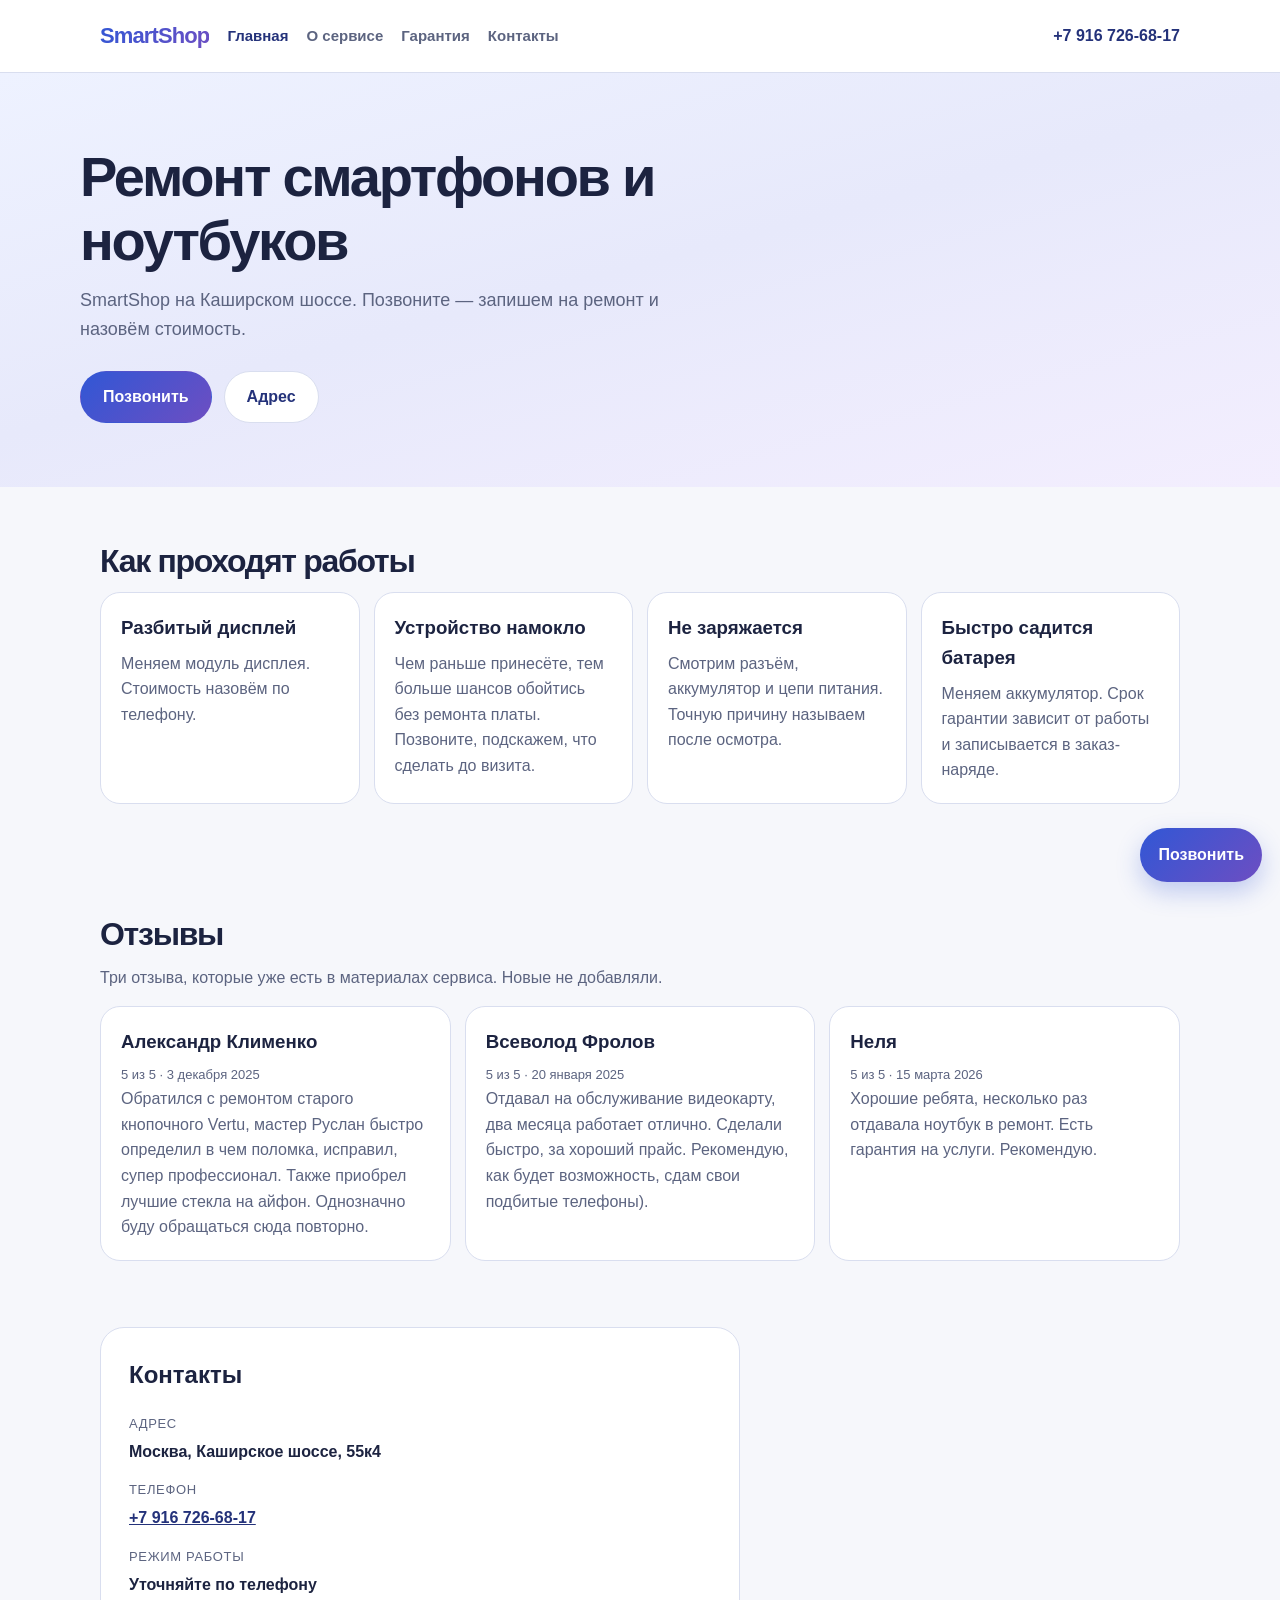
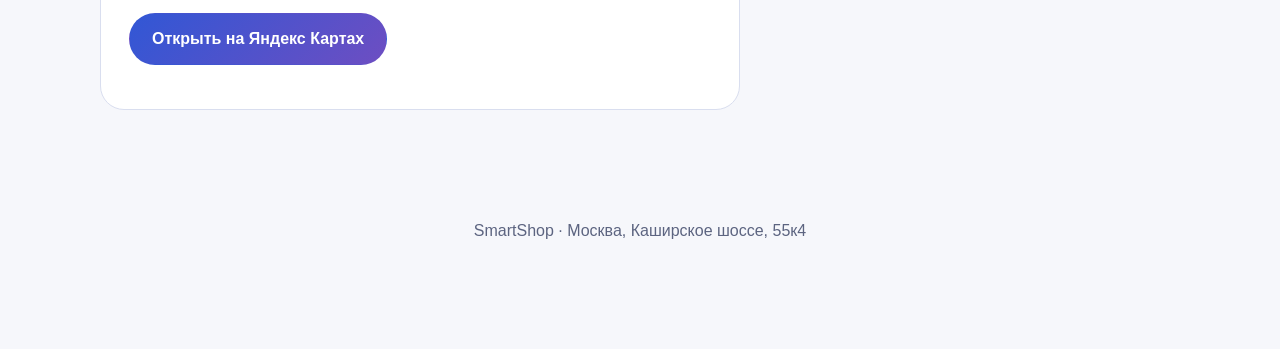
==== commit 286596b3: "Убрать калькулятор с сайта по решению владельца. Страница расчёта, каталог devices.json и скрипт цен" ====
--- a/index.html
+++ b/index.html
@@ -15,7 +15,6 @@
             <div class="nav-links" id="nav-links">
                 <a class="is-current" href="index.html">Главная</a>
                 <a href="about.html">О сервисе</a>
-                <a href="calculator.html">Калькулятор</a>
                 <a href="warranty.html">Гарантия</a>
                 <a href="#contacts">Контакты</a>
             </div>
@@ -26,69 +25,12 @@
     <section class="hero">
         <div class="hero-inner">
             <h1>Ремонт смартфонов и ноутбуков</h1>
-            <p class="lead">SmartShop на Каширском шоссе. Выберите устройство и посмотрите стоимость работы, затем позвоните — запишем на ремонт.</p>
+            <p class="lead">SmartShop на Каширском шоссе. Позвоните — запишем на ремонт и назовём стоимость.</p>
             <div class="actions">
-                <a class="btn btn-primary" href="#repair-selector">Рассчитать стоимость</a>
-                <a class="btn btn-secondary" href="tel:+79167266817">Позвонить</a>
+                <a class="btn btn-primary" href="tel:+79167266817">Позвонить</a>
+                <a class="btn btn-secondary" href="#contacts">Адрес</a>
             </div>
         </div>
-    </section>
-
-    <section class="section" id="repair-selector">
-        <div id="repair-root">
-            <h2>Стоимость работы</h2>
-            <p class="section-note">Сначала тип устройства, затем бренд, модель и услуга. В каталоге — стоимость работы. Для замены дисплея и запчасти цена детали называется отдельно.</p>
-            <div class="panel">
-                <div class="step">
-                    <p class="step-label">Тип устройства</p>
-                    <div class="device-type-grid">
-                        <button class="device-type-btn" type="button" data-action="type" data-type="Телефон">Смартфоны</button>
-                        <button class="device-type-btn" type="button" data-action="type" data-type="Планшет">Планшеты</button>
-                        <button class="device-type-btn" type="button" data-action="type" data-type="Ноутбук">Ноутбуки</button>
-                    </div>
-                    <button class="text-btn" type="button" data-action="toggle-other">Другие устройства</button>
-                    <div id="other-types" class="device-type-grid" hidden>
-                        <button class="device-type-btn" type="button" data-action="type" data-type="Компьютер">Компьютеры</button>
-                        <button class="device-type-btn" type="button" data-action="type" data-type="Часы">Часы</button>
-                        <button class="device-type-btn" type="button" data-action="type" data-type="Наушники">Наушники</button>
-                        <button class="device-type-btn" type="button" data-action="type" data-type="Колонка">Колонки</button>
-                        <button class="device-type-btn" type="button" data-action="type" data-type="Игровая консоль">Консоли</button>
-                    </div>
-                </div>
-                <div class="step" id="brand-step">
-                    <p class="step-label">Бренд</p>
-                    <div id="brand-list" class="choice-grid">
-                        <p class="status-line">Загружаем каталог…</p>
-                    </div>
-                </div>
-                <div class="step" id="series-step" hidden>
-                    <p class="step-label">Серия</p>
-                    <div id="series-list" class="choice-grid"></div>
-                </div>
-                <div class="step" id="model-step" hidden>
-                    <p class="step-label">Модель</p>
-                    <div id="model-list" class="choice-grid"></div>
-                </div>
-                <div class="step" id="price-step" hidden>
-                    <p class="step-label">Услуга</p>
-                    <p class="model-caption" id="model-caption"></p>
-                    <div id="service-list" class="service-list"></div>
-                    <div class="price-result" id="price-result" hidden>
-                        <h3 id="price-result-title"></h3>
-                        <p class="price-sum" id="price-result-sum"></p>
-                        <p id="price-result-note"></p>
-                        <a class="btn btn-primary" href="tel:+79167266817">Позвонить и записаться</a>
-                    </div>
-                </div>
-            </div>
-        </div>
-    </section>
-
-    <section class="section" id="model-search-section">
-        <h2>Поиск модели</h2>
-        <p class="section-note">Если бренд уже известен, начните вводить название. Результат откроет услуги и цену работы.</p>
-        <input id="model-search" class="search-input" type="search" placeholder="Например, iPhone 12 или Galaxy A" autocomplete="off">
-        <div id="search-results" class="choice-grid" style="margin-top: 16px;"></div>
     </section>
 
     <section class="section">
@@ -96,7 +38,7 @@
         <div class="cards">
             <article class="card">
                 <h3>Разбитый дисплей</h3>
-                <p>Меняем модуль дисплея. Стоимость работы есть в калькуляторе, деталь считаем отдельно.</p>
+                <p>Меняем модуль дисплея. Стоимость назовём по телефону.</p>
             </article>
             <article class="card">
                 <h3>Устройство намокло</h3>
@@ -156,6 +98,6 @@
         <p>SmartShop · Москва, Каширское шоссе, 55к4</p>
     </footer>
     <a class="call-fab" href="tel:+79167266817">Позвонить</a>
-    <script src="catalog.js"></script>
+    <script src="nav.js"></script>
 </body>
 </html>
--- a/style.css
+++ b/style.css
@@ -16,9 +16,7 @@
 html { scroll-behavior: smooth; }
 
 #contacts,
-#repair-selector,
-#reviews,
-#model-search-section { scroll-margin-top: 12px; }
+#reviews { scroll-margin-top: 12px; }
 
 body {
     margin: 0;
@@ -156,116 +154,6 @@
 
 .section-note { color: var(--muted); margin-top: 0; max-width: 720px; }
 
-.panel {
-    background: var(--card);
-    border: 1px solid var(--line);
-    border-radius: 24px;
-    padding: 22px;
-    box-shadow: var(--shadow);
-}
-
-.step { margin-top: 22px; }
-
-.step-label {
-    margin: 0 0 12px;
-    font-size: 13px;
-    font-weight: 700;
-    letter-spacing: 0.06em;
-    text-transform: uppercase;
-    color: var(--muted);
-}
-
-.device-type-grid,
-.choice-grid {
-    display: grid;
-    grid-template-columns: repeat(auto-fit, minmax(160px, 1fr));
-    gap: 12px;
-}
-
-.device-type-btn,
-.choice-btn,
-.service-btn,
-.text-btn {
-    font: inherit;
-    color: inherit;
-    text-align: left;
-    background: white;
-    border: 1px solid var(--line);
-    border-radius: 16px;
-    padding: 16px;
-    cursor: pointer;
-}
-
-.device-type-btn,
-.choice-btn { display: flex; flex-direction: column; gap: 4px; min-height: 76px; }
-
-.choice-title { font-weight: 700; }
-
-.choice-sub { color: var(--muted); font-size: 13px; }
-
-.device-type-btn:hover,
-.choice-btn:hover,
-.service-btn:hover,
-.text-btn:hover { border-color: #b7c3ee; }
-
-.device-type-btn.is-active,
-.choice-btn.is-active,
-.service-btn.is-active {
-    border-color: transparent;
-    color: white;
-    background: linear-gradient(135deg, var(--blue) 0%, var(--violet) 100%);
-}
-
-.device-type-btn.is-active .choice-sub,
-.choice-btn.is-active .choice-sub,
-.service-btn.is-active .choice-sub { color: rgba(255, 255, 255, 0.84); }
-
-.text-btn {
-    display: flex;
-    justify-content: center;
-    width: 100%;
-    margin-top: 12px;
-    color: var(--blue-deep);
-    font-weight: 700;
-}
-
-.service-list { display: grid; gap: 10px; }
-
-.service-btn {
-    width: 100%;
-    display: flex;
-    justify-content: space-between;
-    gap: 16px;
-    align-items: center;
-}
-
-.model-caption { margin: 0 0 12px; font-weight: 700; }
-
-.price-result {
-    margin-top: 16px;
-    padding: 18px;
-    border-radius: 18px;
-    background: var(--soft);
-}
-
-.price-result h3 { margin: 0 0 8px; font-size: 20px; }
-
-.price-sum { font-size: 28px; font-weight: 700; margin: 0 0 8px; }
-
-.search-input {
-    width: min(720px, 100%);
-    border: 1px solid var(--line);
-    border-radius: 16px;
-    padding: 16px 18px;
-    font: inherit;
-    background: white;
-}
-
-.search-input:focus,
-.device-type-btn:focus-visible,
-.choice-btn:focus-visible,
-.service-btn:focus-visible,
-.text-btn:focus-visible,
 .btn:focus-visible,
 .nav-toggle:focus-visible,
 .header-phone:focus-visible,
@@ -273,8 +161,6 @@
     outline: 3px solid rgba(49, 87, 213, 0.35);
     outline-offset: 2px;
 }
-
-.status-line { color: var(--muted); margin: 0; }
 
 .cards {
     display: grid;
@@ -374,7 +260,6 @@
     }
     .nav-links.is-open { display: flex; }
     .header-phone { font-size: 14px; }
-    .service-btn { align-items: flex-start; flex-direction: column; }
 }
 
 @media (prefers-reduced-motion: reduce) {
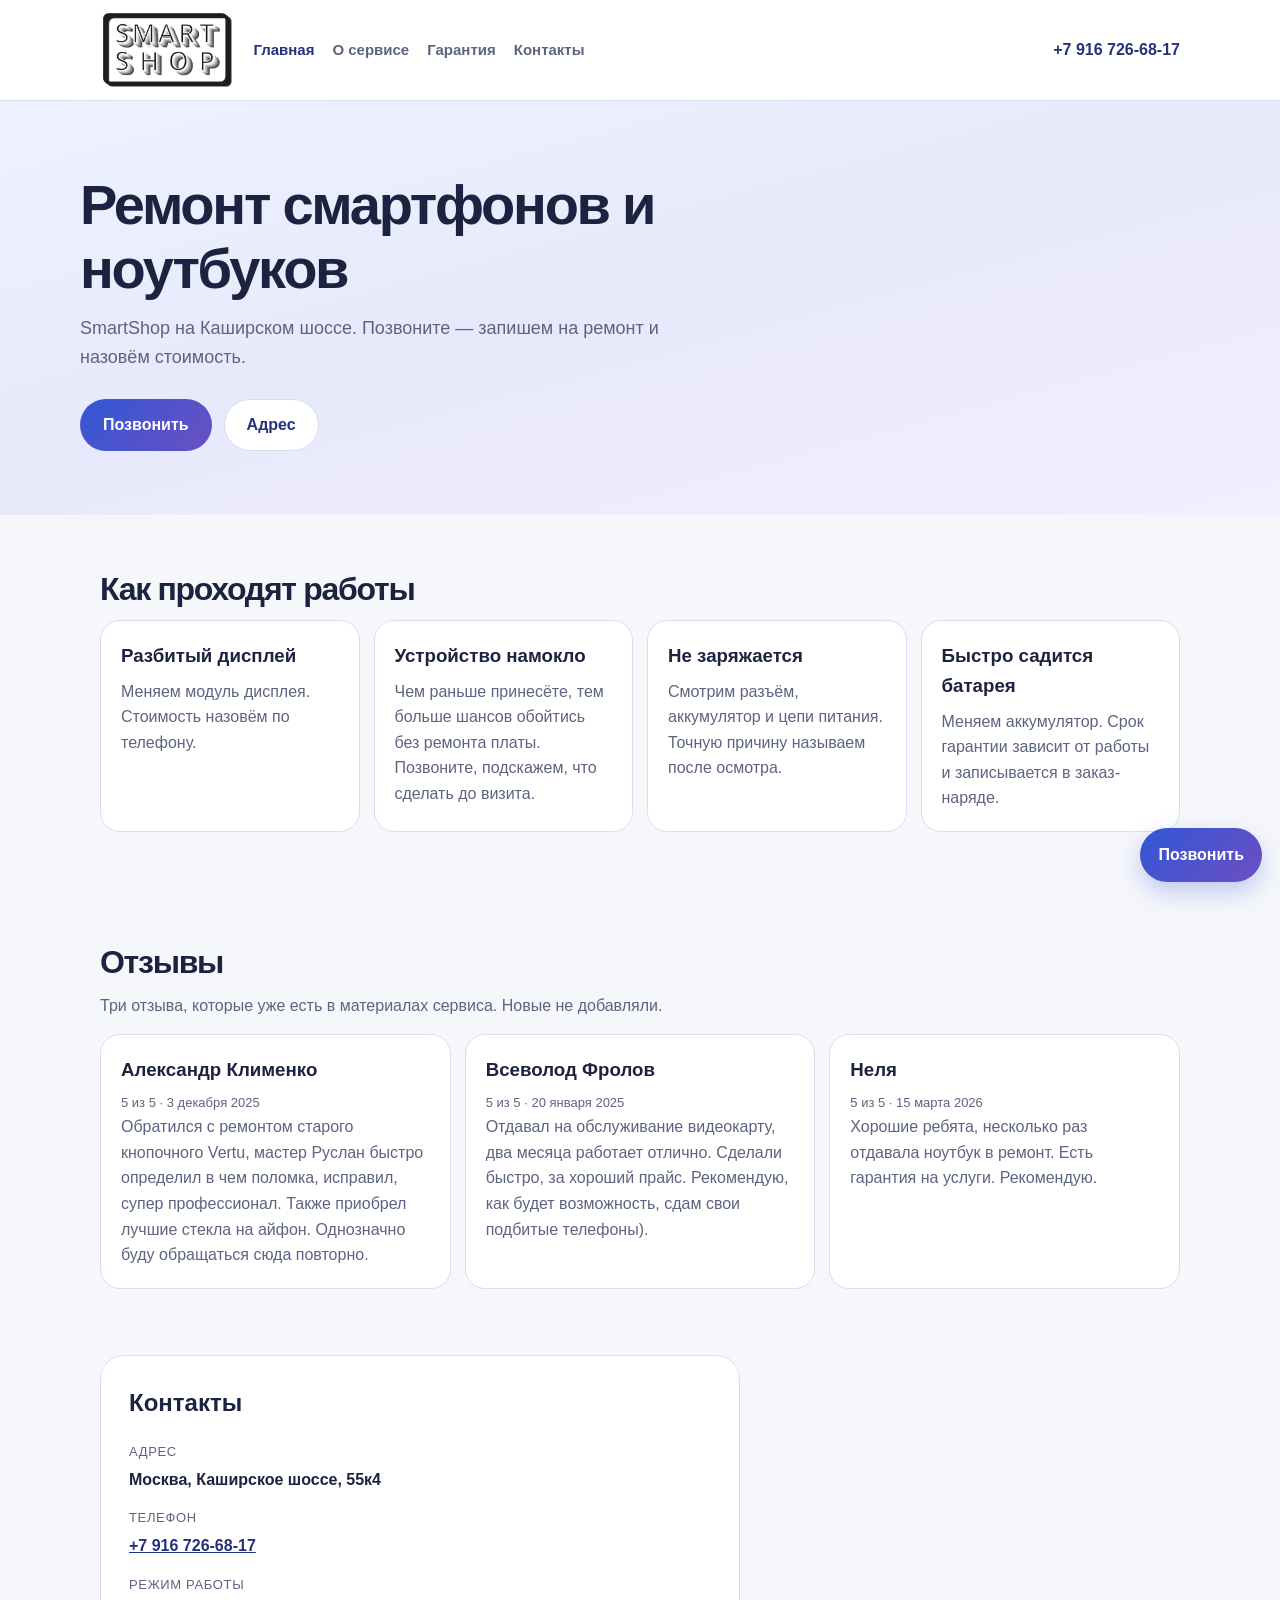
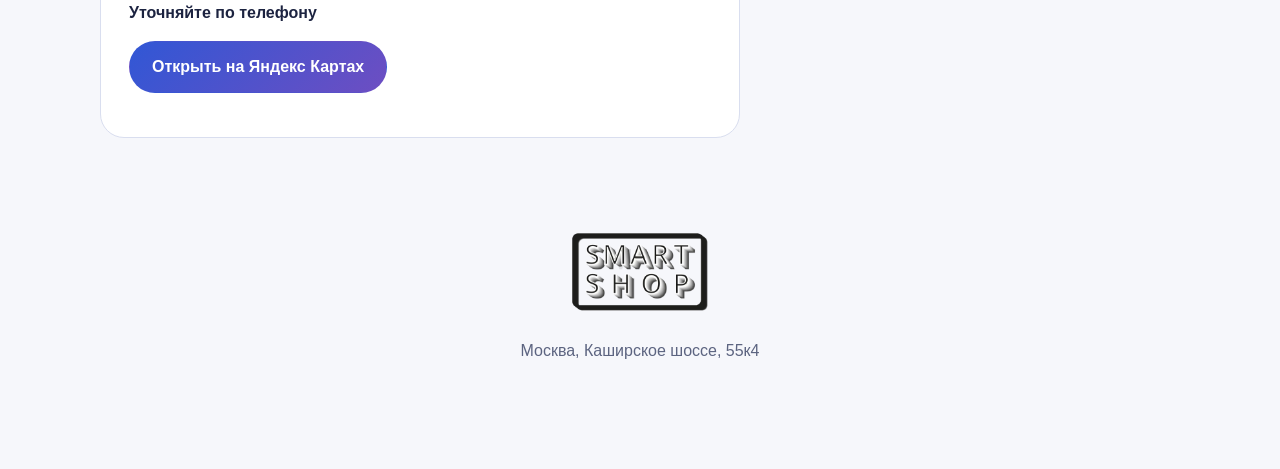
==== commit 92dbce91: "Добавить домен smartshop.moscow и логотип SmartShop. CNAME указывает на новый домен. На страницах ст" ====
--- a/index.html
+++ b/index.html
@@ -4,13 +4,15 @@
     <meta charset="UTF-8">
     <meta name="viewport" content="width=device-width, initial-scale=1.0">
     <title>SmartShop — ремонт смартфонов и ноутбуков в Москве</title>
-    <link rel="icon" href="favicon.ico" sizes="32x32">
+    <link rel="icon" href="favicon.ico" sizes="48x48">
+    <link rel="icon" href="assets/favicon-32.png" type="image/png" sizes="32x32">
+    <link rel="apple-touch-icon" href="assets/apple-touch-icon.png">
     <link rel="stylesheet" href="style.css">
 </head>
 <body>
     <header class="header">
         <nav class="nav-container">
-            <a class="logo" href="index.html">SmartShop</a>
+            <a class="logo" href="index.html"><img src="assets/logo.webp" alt="SmartShop" width="176" height="104"></a>
             <button class="nav-toggle" type="button" aria-expanded="false" aria-controls="nav-links">Меню</button>
             <div class="nav-links" id="nav-links">
                 <a class="is-current" href="index.html">Главная</a>
@@ -95,7 +97,8 @@
     </section>
 
     <footer class="footer">
-        <p>SmartShop · Москва, Каширское шоссе, 55к4</p>
+        <a class="footer-logo" href="index.html"><img src="assets/logo.webp" alt="SmartShop" width="140" height="83"></a>
+        <p>Москва, Каширское шоссе, 55к4</p>
     </footer>
     <a class="call-fab" href="tel:+79167266817">Позвонить</a>
     <script src="nav.js"></script>
--- a/style.css
+++ b/style.css
@@ -42,7 +42,7 @@
 .nav-container {
     max-width: 1120px;
     margin: 0 auto;
-    min-height: 72px;
+    min-height: 96px;
     padding: 10px 20px;
     display: flex;
     align-items: center;
@@ -50,14 +50,16 @@
 }
 
 .logo {
-    font-weight: 700;
-    font-size: 22px;
-    text-decoration: none;
-    letter-spacing: -0.04em;
-    background: linear-gradient(120deg, var(--blue) 0%, var(--violet) 100%);
-    -webkit-background-clip: text;
-    background-clip: text;
-    color: transparent;
+    display: flex;
+    align-items: center;
+    line-height: 0;
+    text-decoration: none;
+}
+
+.logo img {
+    height: 80px;
+    width: auto;
+    display: block;
 }
 
 .nav-toggle {
@@ -229,6 +231,17 @@
     color: var(--muted);
 }
 
+.footer-logo {
+    display: inline-flex;
+    line-height: 0;
+    margin-bottom: 8px;
+}
+
+.footer-logo img {
+    height: 84px;
+    width: auto;
+}
+
 .call-fab {
     position: fixed;
     right: 18px;
@@ -250,7 +263,7 @@
         position: absolute;
         left: 0;
         right: 0;
-        top: 72px;
+        top: 96px;
         flex-direction: column;
         align-items: flex-start;
         gap: 12px;
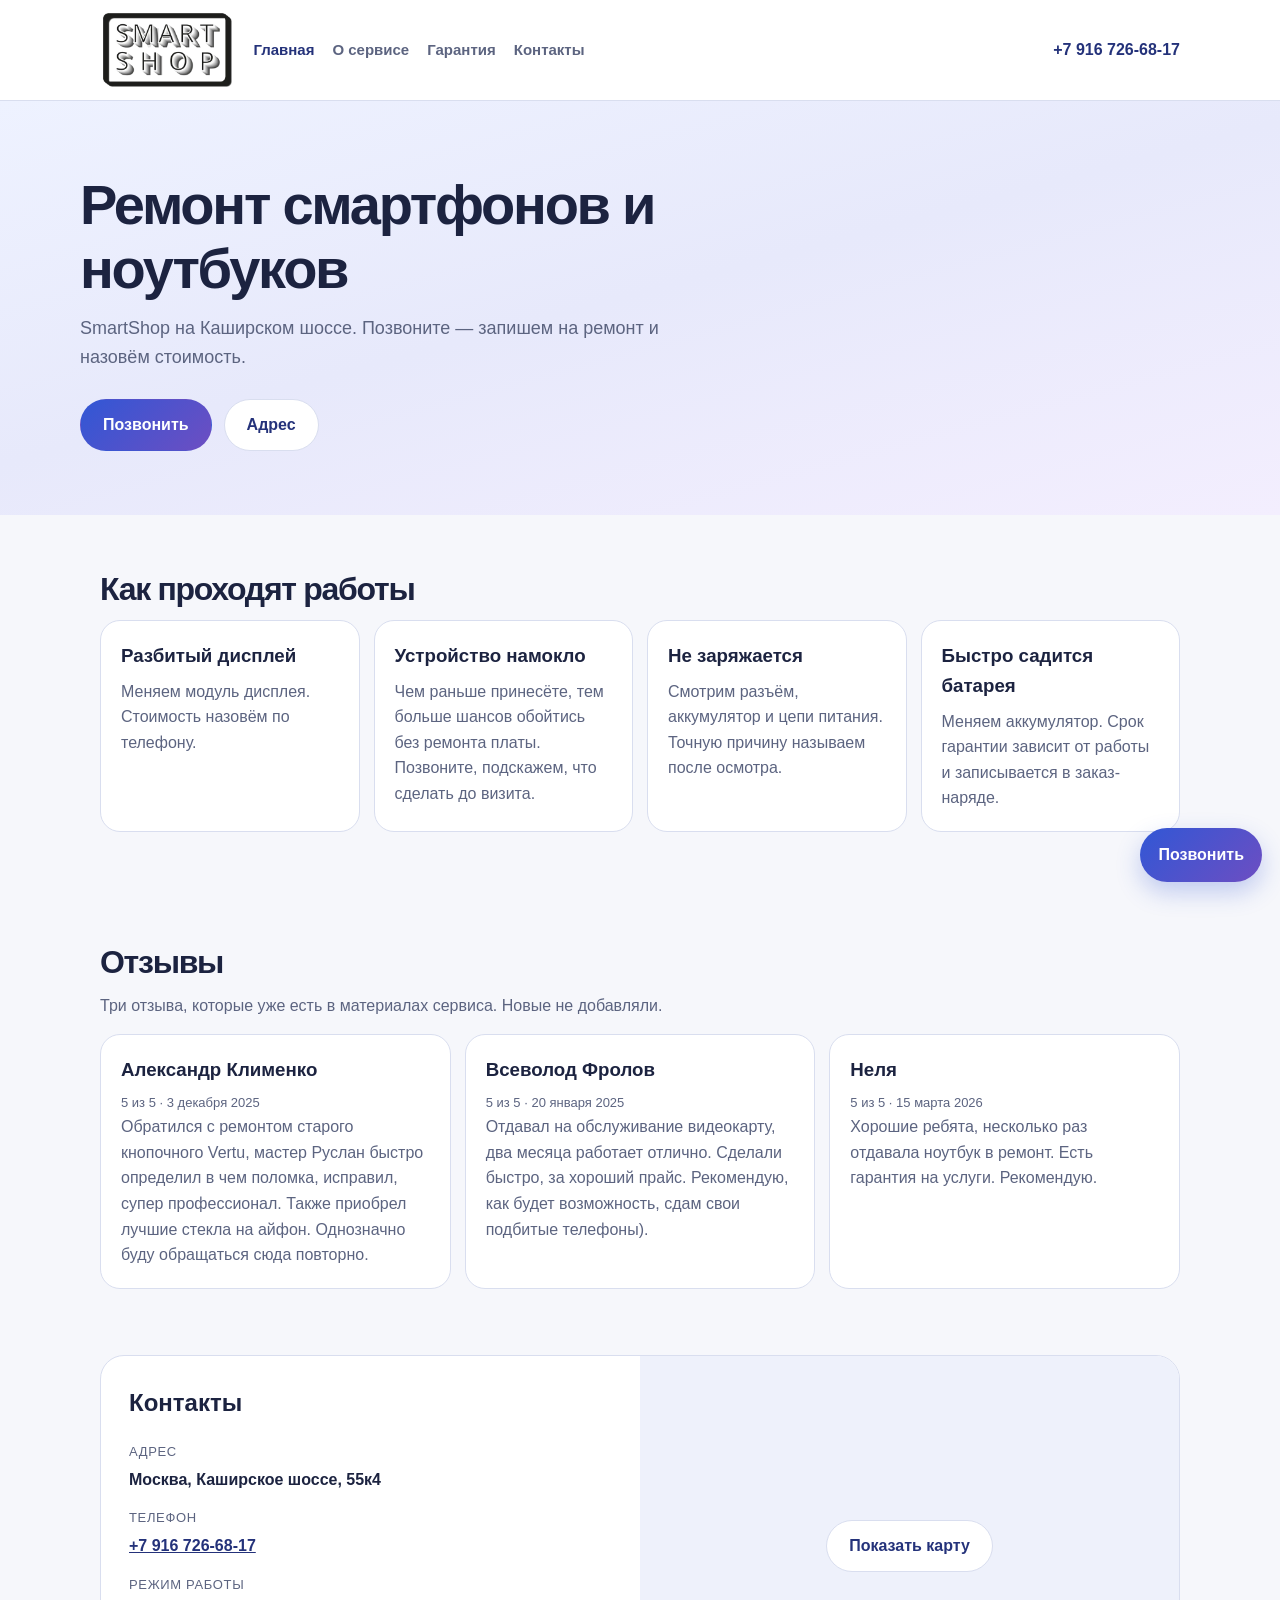
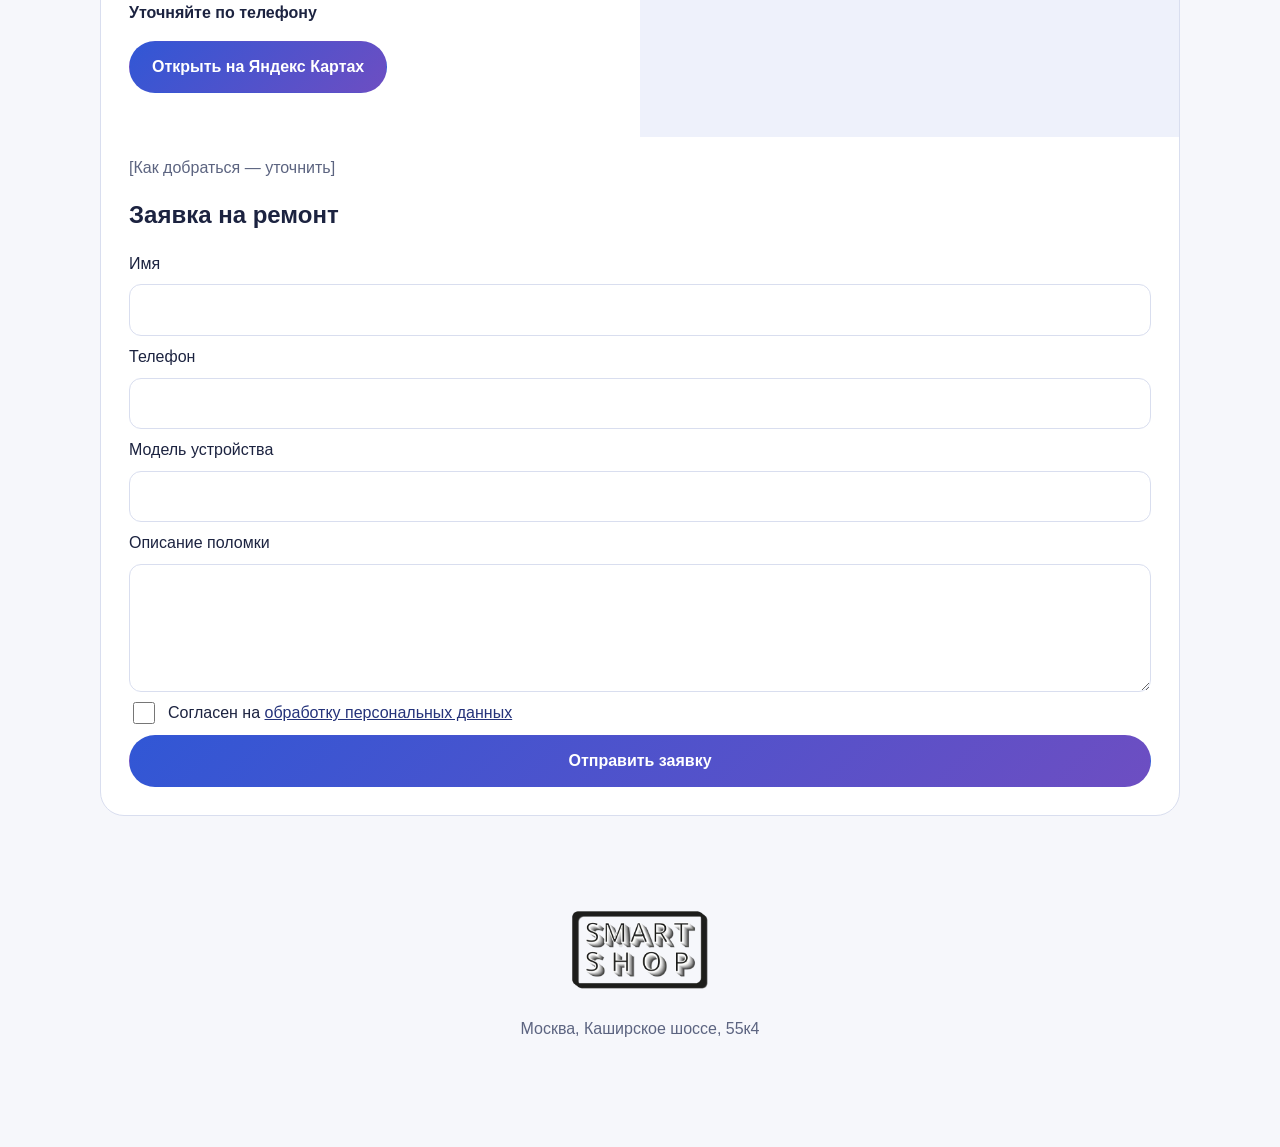
==== commit 35da30af: "Добавить карту, заявку и базовое SEO. Карта Яндекса грузится по кнопке, форма без бэкенда ждёт адрес" ====
--- a/index.html
+++ b/index.html
@@ -4,6 +4,41 @@
     <meta charset="UTF-8">
     <meta name="viewport" content="width=device-width, initial-scale=1.0">
     <title>SmartShop — ремонт смартфонов и ноутбуков в Москве</title>
+    <meta name="description" content="Ремонт смартфонов и ноутбуков в Москве, Каширское шоссе, 55к4. SmartShop: запись и стоимость по телефону +7 916 726-68-17.">
+    <link rel="canonical" href="https://smartshop.moscow/">
+    <meta property="og:type" content="website">
+    <meta property="og:locale" content="ru_RU">
+    <meta property="og:site_name" content="SmartShop">
+    <meta property="og:title" content="SmartShop — ремонт смартфонов и ноутбуков в Москве">
+    <meta property="og:description" content="Ремонт смартфонов и ноутбуков в Москве, Каширское шоссе, 55к4. Запись и стоимость по телефону.">
+    <meta property="og:url" content="https://smartshop.moscow/">
+    <meta property="og:image" content="https://smartshop.moscow/assets/logo.webp">
+    <meta name="twitter:card" content="summary">
+    <meta name="twitter:title" content="SmartShop — ремонт смартфонов и ноутбуков в Москве">
+    <meta name="twitter:description" content="Ремонт смартфонов и ноутбуков в Москве, Каширское шоссе, 55к4. Запись и стоимость по телефону.">
+    <meta name="twitter:image" content="https://smartshop.moscow/assets/logo.webp">
+    <!-- PLACEHOLDER: openingHours — режим работы не утверждён, в JSON-LD не включён. priceRange не указан. -->
+    <script type="application/ld+json">
+    {
+      "@context": "https://schema.org",
+      "@type": "LocalBusiness",
+      "name": "SmartShop",
+      "url": "https://smartshop.moscow",
+      "telephone": "+79167266817",
+      "image": "https://smartshop.moscow/assets/logo.webp",
+      "address": {
+        "@type": "PostalAddress",
+        "streetAddress": "Каширское ш., 55к4",
+        "addressLocality": "Москва",
+        "addressCountry": "RU"
+      },
+      "geo": {
+        "@type": "GeoCoordinates",
+        "latitude": 55.638915,
+        "longitude": 37.694908
+      }
+    }
+    </script>
     <link rel="icon" href="favicon.ico" sizes="48x48">
     <link rel="icon" href="assets/favicon-32.png" type="image/png" sizes="32x32">
     <link rel="apple-touch-icon" href="assets/apple-touch-icon.png">
@@ -24,6 +59,7 @@
         </nav>
     </header>
 
+    <main>
     <section class="hero">
         <div class="hero-inner">
             <h1>Ремонт смартфонов и ноутбуков</h1>
@@ -93,14 +129,41 @@
                 </dl>
                 <p><a class="btn btn-primary" href="https://yandex.com/maps/org/smartshop/130443817956/?ll=37.694908%2C55.638915&amp;z=13" target="_blank" rel="noopener">Открыть на Яндекс Картах</a></p>
             </div>
+            <div class="map-slot" data-map-src="https://yandex.ru/map-widget/v1/?text=%D0%9C%D0%BE%D1%81%D0%BA%D0%B2%D0%B0%2C%20%D0%9A%D0%B0%D1%88%D0%B8%D1%80%D1%81%D0%BA%D0%BE%D0%B5%20%D1%88%D0%BE%D1%81%D1%81%D0%B5%2C%2055%D0%BA4&amp;z=16">
+                <button class="btn btn-secondary" type="button" data-load-map>Показать карту</button>
+            </div>
+            <!-- PLACEHOLDER: схема проезда -->
+            <p class="route-hint">[Как добраться — уточнить]</p>
+            <form class="request-form" action="#" method="post">
+                <h2>Заявка на ремонт</h2>
+                <p class="honeypot" aria-hidden="true">
+                    <label>Сайт <input type="text" name="company" tabindex="-1" autocomplete="off"></label>
+                </p>
+                <label for="request-name">Имя</label>
+                <input id="request-name" name="name" type="text" autocomplete="name" required>
+                <label for="request-phone">Телефон</label>
+                <input id="request-phone" name="phone" type="tel" autocomplete="tel" inputmode="tel" required>
+                <label for="request-model">Модель устройства</label>
+                <input id="request-model" name="model" type="text" autocomplete="off" required>
+                <label for="request-problem">Описание поломки</label>
+                <textarea id="request-problem" name="problem" rows="4" required></textarea>
+                <label class="consent">
+                    <input name="consent" type="checkbox" value="yes" required>
+                    <span>Согласен на <a href="privacy.html">обработку персональных данных</a></span>
+                </label>
+                <button class="btn btn-primary" type="submit">Отправить заявку</button>
+                <p class="form-status" role="status" hidden></p>
+            </form>
         </div>
     </section>
+    </main>
 
     <footer class="footer">
         <a class="footer-logo" href="index.html"><img src="assets/logo.webp" alt="SmartShop" width="140" height="83"></a>
         <p>Москва, Каширское шоссе, 55к4</p>
     </footer>
     <a class="call-fab" href="tel:+79167266817">Позвонить</a>
-    <script src="nav.js"></script>
+    <script src="nav.js" defer></script>
+    <script src="form.js" defer></script>
 </body>
 </html>
--- a/style.css
+++ b/style.css
@@ -15,8 +15,9 @@
 
 html { scroll-behavior: smooth; }
 
-#contacts,
 #reviews { scroll-margin-top: 12px; }
+
+#contacts { scroll-margin-top: 108px; }
 
 body {
     margin: 0;
@@ -133,8 +134,10 @@
     padding: 12px 22px;
     border-radius: 999px;
     text-decoration: none;
+    font: inherit;
     font-weight: 700;
     border: 1px solid transparent;
+    cursor: pointer;
 }
 
 .btn-primary {
@@ -210,12 +213,87 @@
 .contacts-wrap { padding: 10px 20px 64px; }
 
 .contacts {
-    max-width: 640px;
+    max-width: 1120px;
+    display: grid;
+    grid-template-columns: minmax(260px, 1fr) minmax(260px, 1fr);
     background: white;
     border: 1px solid var(--line);
     border-radius: 24px;
     overflow: hidden;
 }
+
+.map-slot {
+    min-height: 280px;
+    display: flex;
+    align-items: center;
+    justify-content: center;
+    padding: 16px;
+    background: var(--soft);
+}
+
+.map-frame {
+    width: 100%;
+    height: 320px;
+    border: 0;
+    background: white;
+}
+
+.route-hint,
+.request-form { grid-column: 1 / -1; }
+
+.route-hint {
+    margin: 0;
+    padding: 18px 28px 0;
+    color: var(--muted);
+}
+
+.request-form {
+    display: grid;
+    gap: 8px;
+    margin: 0;
+    padding: 8px 28px 28px;
+}
+
+.request-form h2 { margin: 8px 0; }
+
+.request-form input,
+.request-form textarea {
+    width: 100%;
+    padding: 12px 14px;
+    border: 1px solid var(--line);
+    border-radius: 12px;
+    font: inherit;
+    color: inherit;
+    background: white;
+}
+
+.consent {
+    display: flex;
+    gap: 10px;
+    align-items: flex-start;
+    font-size: 16px;
+}
+
+.consent input {
+    width: 22px;
+    height: 22px;
+    margin-top: 2px;
+    flex: none;
+}
+
+.honeypot {
+    position: absolute;
+    left: -10000px;
+    width: 1px;
+    height: 1px;
+    overflow: hidden;
+}
+
+.form-status { margin: 0; font-weight: 700; }
+
+.form-status.is-ok { color: var(--blue-deep); }
+
+.form-status.is-error { color: #9f1239; }
 
 .contact-info { padding: 28px; }
 
@@ -273,6 +351,7 @@
     }
     .nav-links.is-open { display: flex; }
     .header-phone { font-size: 14px; }
+    .contacts { grid-template-columns: 1fr; }
 }
 
 @media (prefers-reduced-motion: reduce) {
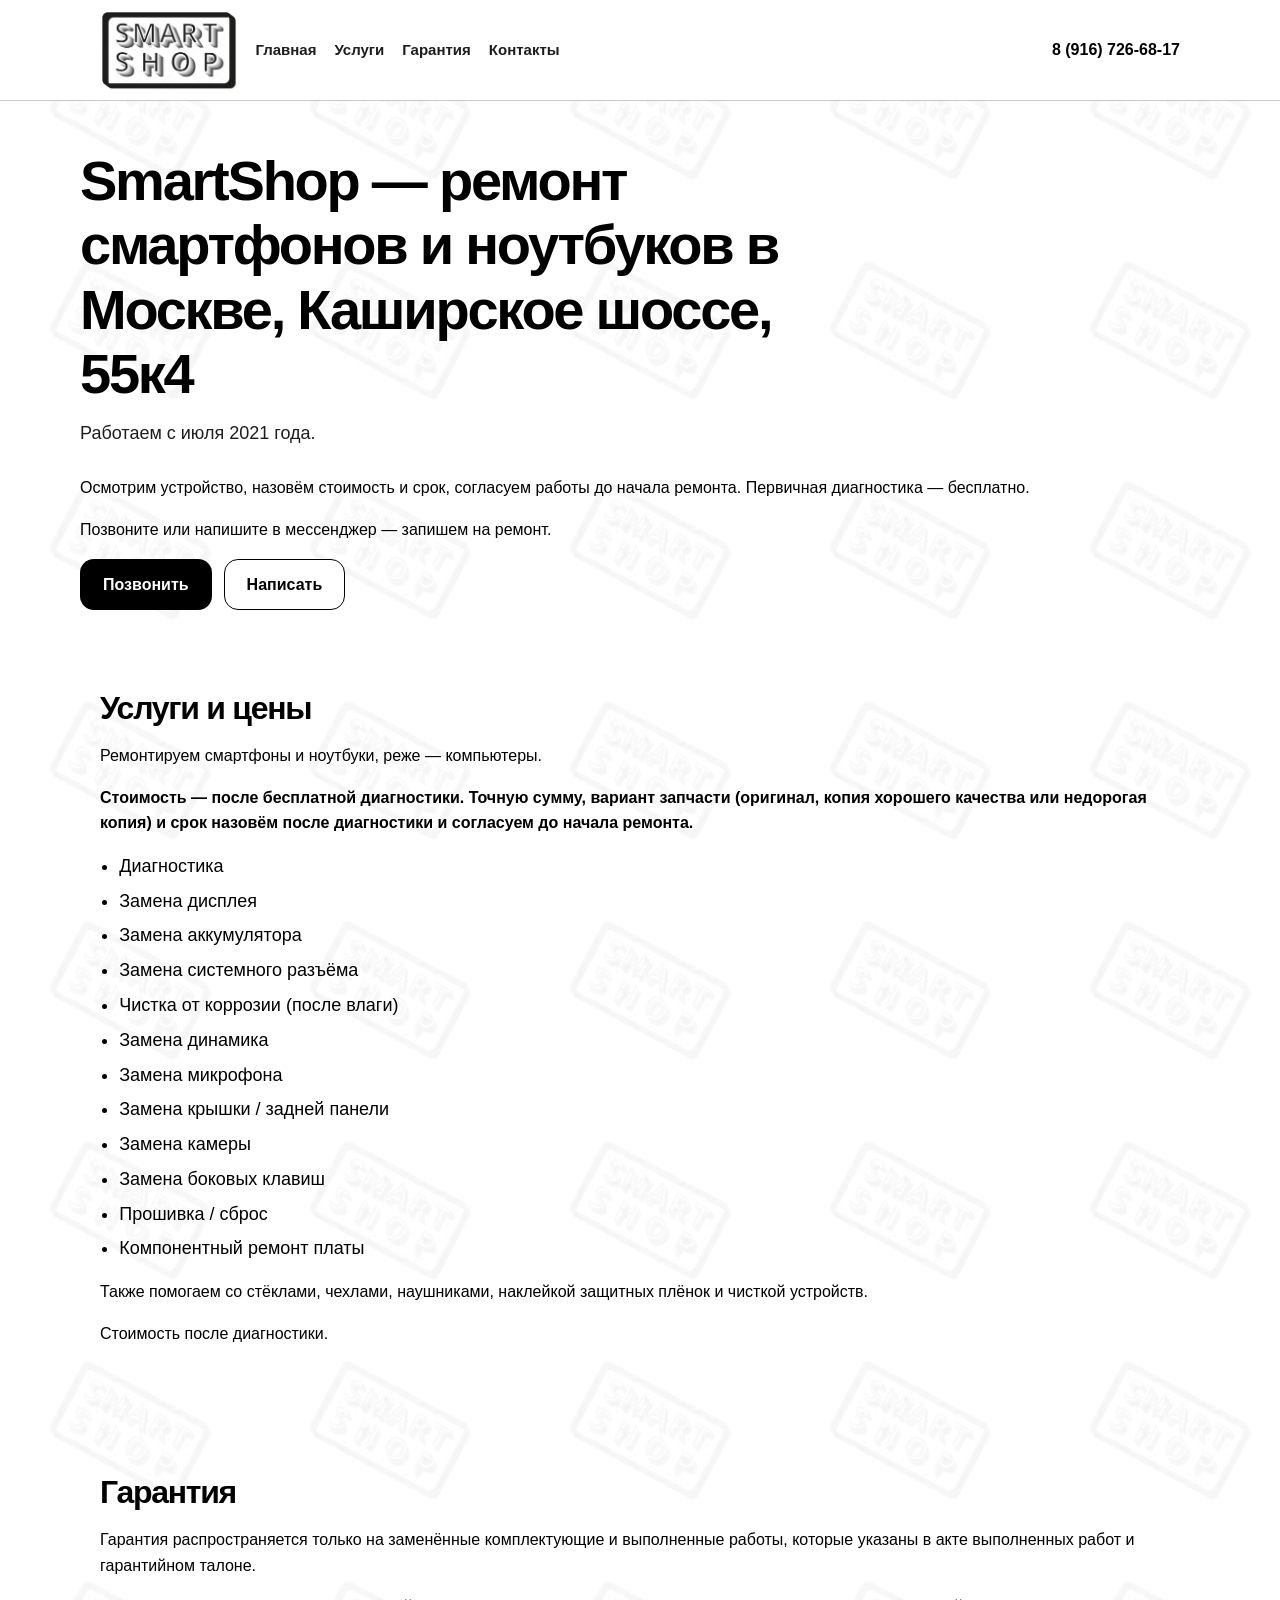
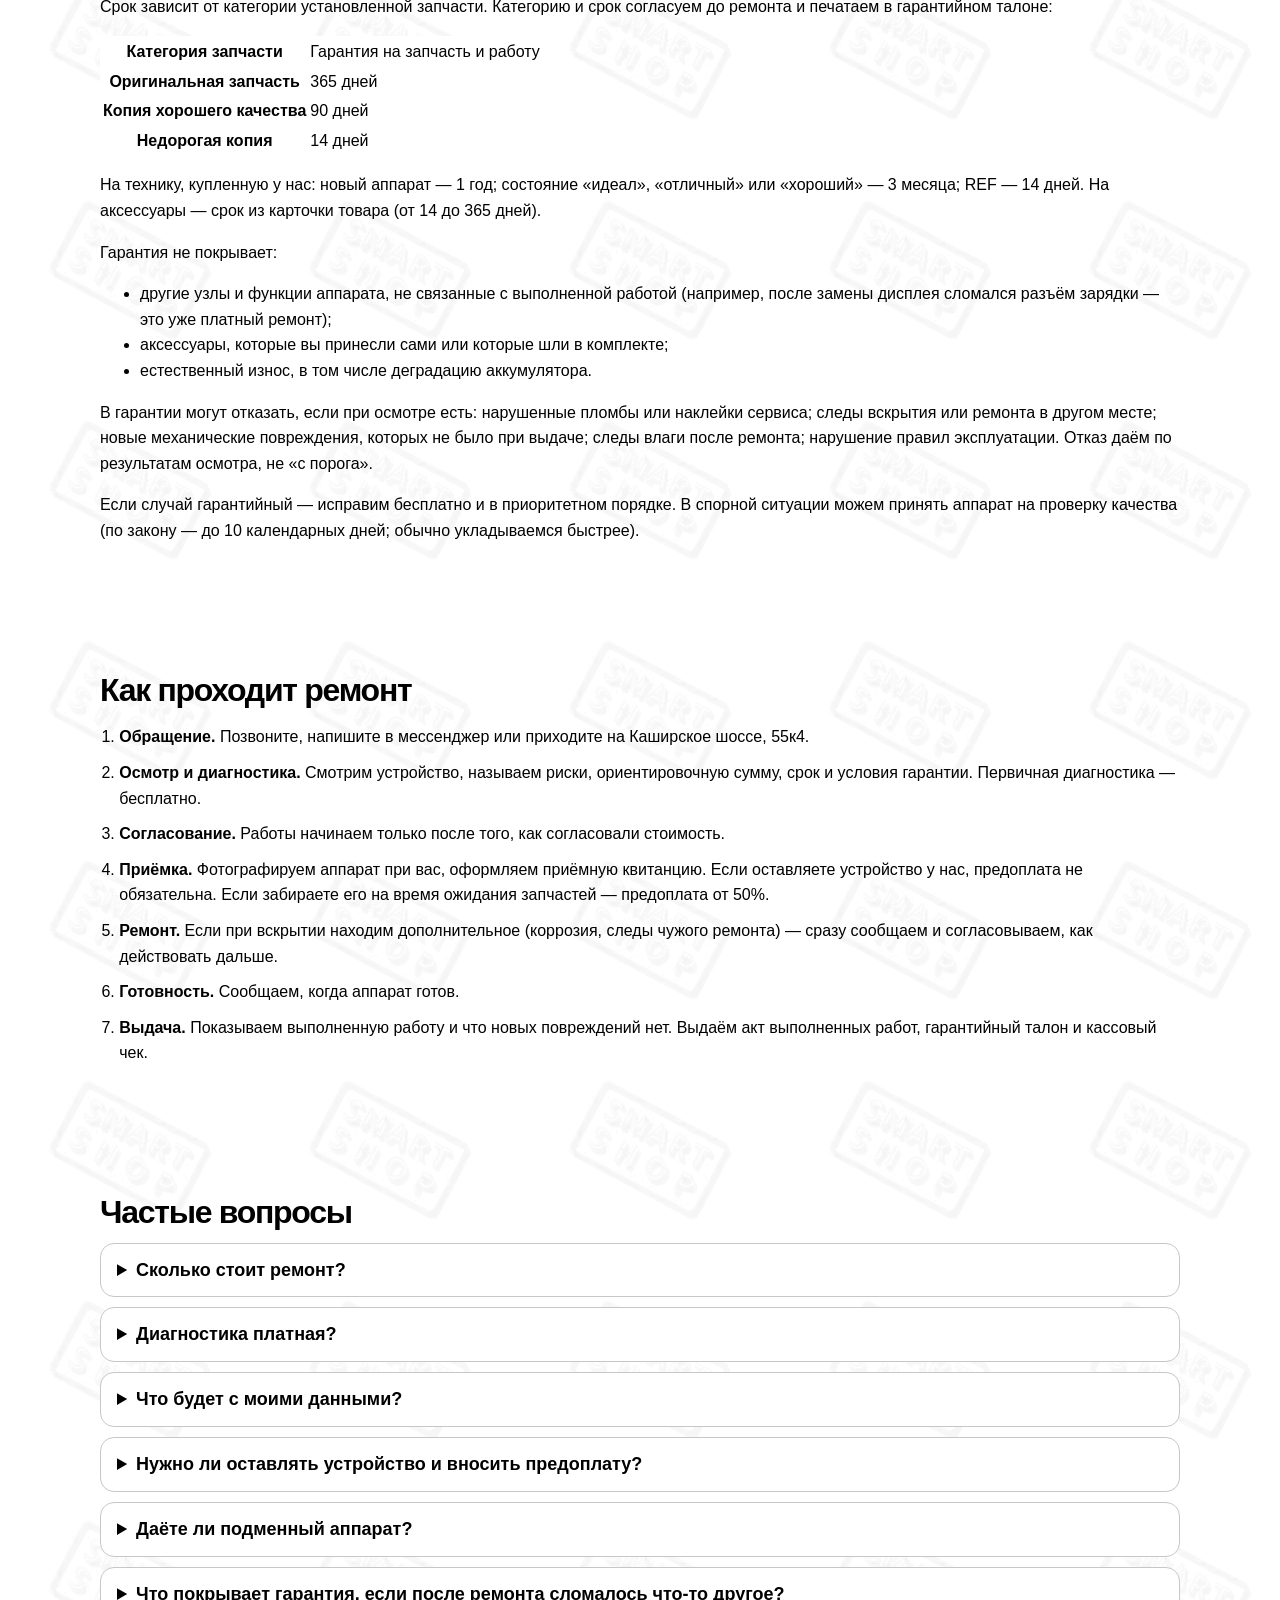
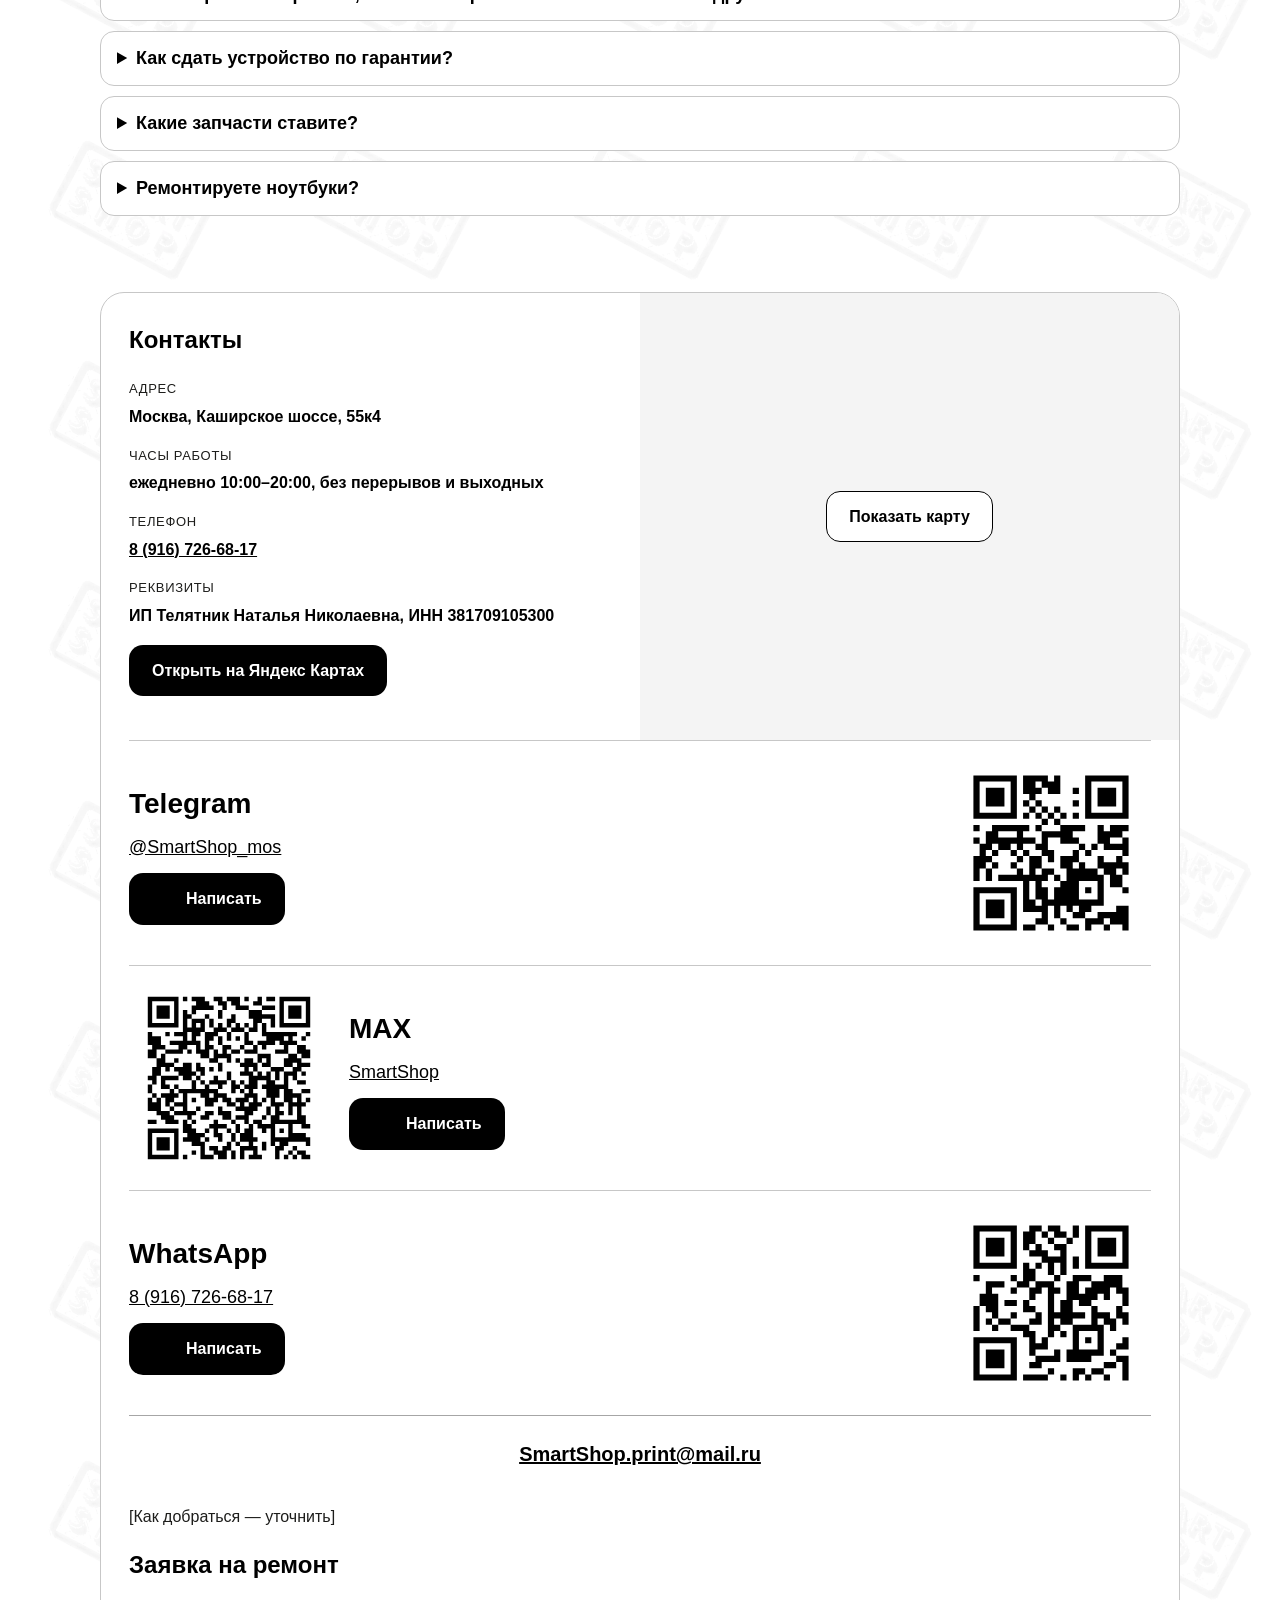
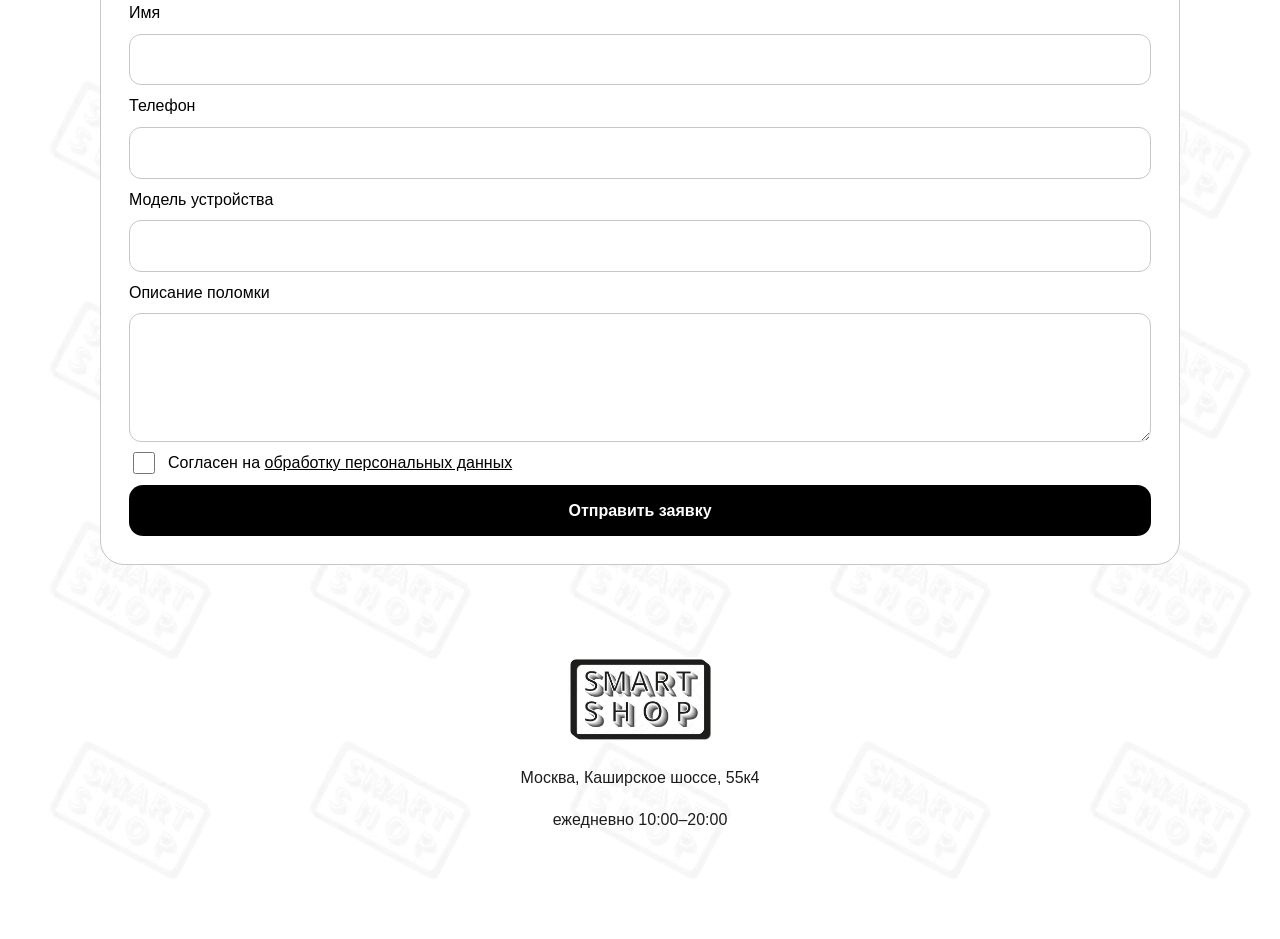
==== commit bf357756: "Сделать чёрно-белый редизайн по текстам и гайду. На главной разделы из черновика без цен, контакты с" ====
--- a/index.html
+++ b/index.html
@@ -4,20 +4,19 @@
     <meta charset="UTF-8">
     <meta name="viewport" content="width=device-width, initial-scale=1.0">
     <title>SmartShop — ремонт смартфонов и ноутбуков в Москве</title>
-    <meta name="description" content="Ремонт смартфонов и ноутбуков в Москве, Каширское шоссе, 55к4. SmartShop: запись и стоимость по телефону +7 916 726-68-17.">
+    <meta name="description" content="SmartShop — ремонт смартфонов и ноутбуков в Москве, Каширское шоссе, 55к4. Работаем с июля 2021 года. Первичная диагностика бесплатно.">
     <link rel="canonical" href="https://smartshop.moscow/">
     <meta property="og:type" content="website">
     <meta property="og:locale" content="ru_RU">
     <meta property="og:site_name" content="SmartShop">
     <meta property="og:title" content="SmartShop — ремонт смартфонов и ноутбуков в Москве">
-    <meta property="og:description" content="Ремонт смартфонов и ноутбуков в Москве, Каширское шоссе, 55к4. Запись и стоимость по телефону.">
+    <meta property="og:description" content="Каширское шоссе, 55к4. Осмотрим устройство, назовём стоимость и срок до начала ремонта.">
     <meta property="og:url" content="https://smartshop.moscow/">
     <meta property="og:image" content="https://smartshop.moscow/assets/logo.webp">
     <meta name="twitter:card" content="summary">
     <meta name="twitter:title" content="SmartShop — ремонт смартфонов и ноутбуков в Москве">
-    <meta name="twitter:description" content="Ремонт смартфонов и ноутбуков в Москве, Каширское шоссе, 55к4. Запись и стоимость по телефону.">
+    <meta name="twitter:description" content="Каширское шоссе, 55к4. Осмотрим устройство, назовём стоимость и срок до начала ремонта.">
     <meta name="twitter:image" content="https://smartshop.moscow/assets/logo.webp">
-    <!-- PLACEHOLDER: openingHours — режим работы не утверждён, в JSON-LD не включён. priceRange не указан. -->
     <script type="application/ld+json">
     {
       "@context": "https://schema.org",
@@ -25,7 +24,9 @@
       "name": "SmartShop",
       "url": "https://smartshop.moscow",
       "telephone": "+79167266817",
+      "email": "SmartShop.print@mail.ru",
       "image": "https://smartshop.moscow/assets/logo.webp",
+      "openingHours": "Mo-Su 10:00-20:00",
       "address": {
         "@type": "PostalAddress",
         "streetAddress": "Каширское ш., 55к4",
@@ -44,125 +45,226 @@
     <link rel="apple-touch-icon" href="assets/apple-touch-icon.png">
     <link rel="stylesheet" href="style.css">
 </head>
-<body>
+<body class="site">
     <header class="header">
         <nav class="nav-container">
-            <a class="logo" href="index.html"><img src="assets/logo.webp" alt="SmartShop" width="176" height="104"></a>
+            <a class="logo" href="index.html"><img src="assets/logo.webp" alt="SmartShop" width="560" height="326"></a>
             <button class="nav-toggle" type="button" aria-expanded="false" aria-controls="nav-links">Меню</button>
             <div class="nav-links" id="nav-links">
                 <a class="is-current" href="index.html">Главная</a>
-                <a href="about.html">О сервисе</a>
+                <a href="#services">Услуги</a>
                 <a href="warranty.html">Гарантия</a>
                 <a href="#contacts">Контакты</a>
             </div>
-            <a class="header-phone" href="tel:+79167266817">+7 916 726-68-17</a>
+            <a class="header-phone" href="tel:+79167266817">8 (916) 726-68-17</a>
         </nav>
     </header>
 
     <main>
-    <section class="hero">
-        <div class="hero-inner">
-            <h1>Ремонт смартфонов и ноутбуков</h1>
-            <p class="lead">SmartShop на Каширском шоссе. Позвоните — запишем на ремонт и назовём стоимость.</p>
-            <div class="actions">
-                <a class="btn btn-primary" href="tel:+79167266817">Позвонить</a>
-                <a class="btn btn-secondary" href="#contacts">Адрес</a>
+        <section class="hero" id="top">
+            <div class="hero-inner">
+                <h1>SmartShop — ремонт смартфонов и ноутбуков в Москве, Каширское шоссе, 55к4</h1>
+                <p class="lead">Работаем с июля 2021 года.</p>
+                <p>Осмотрим устройство, назовём стоимость и срок, согласуем работы до начала ремонта. Первичная диагностика — бесплатно.</p>
+                <p>Позвоните или напишите в мессенджер — запишем на ремонт.</p>
+                <div class="actions">
+                    <a class="btn btn-primary" href="tel:+79167266817">Позвонить</a>
+                    <a class="btn btn-secondary" href="#contacts">Написать</a>
+                </div>
             </div>
-        </div>
-    </section>
-
-    <section class="section">
-        <h2>Как проходят работы</h2>
-        <div class="cards">
-            <article class="card">
-                <h3>Разбитый дисплей</h3>
-                <p>Меняем модуль дисплея. Стоимость назовём по телефону.</p>
-            </article>
-            <article class="card">
-                <h3>Устройство намокло</h3>
-                <p>Чем раньше принесёте, тем больше шансов обойтись без ремонта платы. Позвоните, подскажем, что сделать до визита.</p>
-            </article>
-            <article class="card">
-                <h3>Не заряжается</h3>
-                <p>Смотрим разъём, аккумулятор и цепи питания. Точную причину называем после осмотра.</p>
-            </article>
-            <article class="card">
-                <h3>Быстро садится батарея</h3>
-                <p>Меняем аккумулятор. Срок гарантии зависит от работы и записывается в заказ-наряде.</p>
-            </article>
-        </div>
-    </section>
-
-    <section class="section" id="reviews">
-        <h2>Отзывы</h2>
-        <p class="section-note">Три отзыва, которые уже есть в материалах сервиса. Новые не добавляли.</p>
-        <div class="cards">
-            <article class="review">
-                <h3>Александр Клименко</h3>
-                <p class="review-meta">5 из 5 · 3 декабря 2025</p>
-                <p>Обратился с ремонтом старого кнопочного Vertu, мастер Руслан быстро определил в чем поломка, исправил, супер профессионал. Также приобрел лучшие стекла на айфон. Однозначно буду обращаться сюда повторно.</p>
-            </article>
-            <article class="review">
-                <h3>Всеволод Фролов</h3>
-                <p class="review-meta">5 из 5 · 20 января 2025</p>
-                <p>Отдавал на обслуживание видеокарту, два месяца работает отлично. Сделали быстро, за хороший прайс. Рекомендую, как будет возможность, сдам свои подбитые телефоны).</p>
-            </article>
-            <article class="review">
-                <h3>Неля</h3>
-                <p class="review-meta">5 из 5 · 15 марта 2026</p>
-                <p>Хорошие ребята, несколько раз отдавала ноутбук в ремонт. Есть гарантия на услуги. Рекомендую.</p>
-            </article>
-        </div>
-    </section>
-
-    <section class="contacts-wrap" id="contacts">
-        <div class="contacts">
-            <div class="contact-info">
-                <h2>Контакты</h2>
-                <dl>
-                    <dt>Адрес</dt>
-                    <dd>Москва, Каширское шоссе, 55к4</dd>
-                    <dt>Телефон</dt>
-                    <dd><a href="tel:+79167266817">+7 916 726-68-17</a></dd>
-                    <dt>Режим работы</dt>
-                    <dd>Уточняйте по телефону</dd>
-                </dl>
-                <p><a class="btn btn-primary" href="https://yandex.com/maps/org/smartshop/130443817956/?ll=37.694908%2C55.638915&amp;z=13" target="_blank" rel="noopener">Открыть на Яндекс Картах</a></p>
+        </section>
+
+        <section class="section" id="services">
+            <h2>Услуги и цены</h2>
+            <p>Ремонтируем смартфоны и ноутбуки, реже — компьютеры.</p>
+            <p class="price-note">Стоимость — после бесплатной диагностики. Точную сумму, вариант запчасти (оригинал, копия хорошего качества или недорогая копия) и срок назовём после диагностики и согласуем до начала ремонта.</p>
+            <ul class="service-list">
+                <li>Диагностика</li>
+                <li>Замена дисплея</li>
+                <li>Замена аккумулятора</li>
+                <li>Замена системного разъёма</li>
+                <li>Чистка от коррозии (после влаги)</li>
+                <li>Замена динамика</li>
+                <li>Замена микрофона</li>
+                <li>Замена крышки / задней панели</li>
+                <li>Замена камеры</li>
+                <li>Замена боковых клавиш</li>
+                <li>Прошивка / сброс</li>
+                <li>Компонентный ремонт платы</li>
+            </ul>
+            <p>Также помогаем со стёклами, чехлами, наушниками, наклейкой защитных плёнок и чисткой устройств.</p>
+            <p>Стоимость после диагностики.</p>
+        </section>
+
+        <section class="section" id="warranty">
+            <h2>Гарантия</h2>
+            <p>Гарантия распространяется только на заменённые комплектующие и выполненные работы, которые указаны в акте выполненных работ и гарантийном талоне.</p>
+            <p>Срок зависит от категории установленной запчасти. Категорию и срок согласуем до ремонта и печатаем в гарантийном талоне:</p>
+            <table class="terms">
+                <tr>
+                    <th>Категория запчасти</th>
+                    <td>Гарантия на запчасть и работу</td>
+                </tr>
+                <tr>
+                    <th>Оригинальная запчасть</th>
+                    <td>365 дней</td>
+                </tr>
+                <tr>
+                    <th>Копия хорошего качества</th>
+                    <td>90 дней</td>
+                </tr>
+                <tr>
+                    <th>Недорогая копия</th>
+                    <td>14 дней</td>
+                </tr>
+            </table>
+            <p>На технику, купленную у нас: новый аппарат — 1 год; состояние «идеал», «отличный» или «хороший» — 3 месяца; REF — 14 дней. На аксессуары — срок из карточки товара (от 14 до 365 дней).</p>
+            <p>Гарантия не покрывает:</p>
+            <ul>
+                <li>другие узлы и функции аппарата, не связанные с выполненной работой (например, после замены дисплея сломался разъём зарядки — это уже платный ремонт);</li>
+                <li>аксессуары, которые вы принесли сами или которые шли в комплекте;</li>
+                <li>естественный износ, в том числе деградацию аккумулятора.</li>
+            </ul>
+            <p>В гарантии могут отказать, если при осмотре есть: нарушенные пломбы или наклейки сервиса; следы вскрытия или ремонта в другом месте; новые механические повреждения, которых не было при выдаче; следы влаги после ремонта; нарушение правил эксплуатации. Отказ даём по результатам осмотра, не «с порога».</p>
+            <p>Если случай гарантийный — исправим бесплатно и в приоритетном порядке. В спорной ситуации можем принять аппарат на проверку качества (по закону — до 10 календарных дней; обычно укладываемся быстрее).</p>
+        </section>
+
+        <section class="section" id="process">
+            <h2>Как проходит ремонт</h2>
+            <ol class="steps">
+                <li><strong>Обращение.</strong> Позвоните, напишите в мессенджер или приходите на Каширское шоссе, 55к4.</li>
+                <li><strong>Осмотр и диагностика.</strong> Смотрим устройство, называем риски, ориентировочную сумму, срок и условия гарантии. Первичная диагностика — бесплатно.</li>
+                <li><strong>Согласование.</strong> Работы начинаем только после того, как согласовали стоимость.</li>
+                <li><strong>Приёмка.</strong> Фотографируем аппарат при вас, оформляем приёмную квитанцию. Если оставляете устройство у нас, предоплата не обязательна. Если забираете его на время ожидания запчастей — предоплата от 50%.</li>
+                <li><strong>Ремонт.</strong> Если при вскрытии находим дополнительное (коррозия, следы чужого ремонта) — сразу сообщаем и согласовываем, как действовать дальше.</li>
+                <li><strong>Готовность.</strong> Сообщаем, когда аппарат готов.</li>
+                <li><strong>Выдача.</strong> Показываем выполненную работу и что новых повреждений нет. Выдаём акт выполненных работ, гарантийный талон и кассовый чек.</li>
+            </ol>
+        </section>
+
+        <section class="section faq" id="faq">
+            <h2>Частые вопросы</h2>
+            <details>
+                <summary>Сколько стоит ремонт?</summary>
+                <p>Стоимость — после бесплатной диагностики. Точную сумму назовём после осмотра: она зависит от модели и от выбранной запчасти. Работы начинаем после согласования цены.</p>
+            </details>
+            <details>
+                <summary>Диагностика платная?</summary>
+                <p>Первичная диагностика — бесплатно. Если её недостаточно и нужна полная диагностика, заранее назовём срок, диапазон цены ремонта и стоимость диагностики на случай отказа от ремонта. Если ремонт не сможем сделать по нашей вине или сильно вырастут срок либо сумма — при отказе диагностику не берём.</p>
+            </details>
+            <details>
+                <summary>Что будет с моими данными?</summary>
+                <p>Данные бережно сохраняем.</p>
+            </details>
+            <details>
+                <summary>Нужно ли оставлять устройство и вносить предоплату?</summary>
+                <p>Если оставляете аппарат в сервисе — предоплата по желанию. Если забираете его и ждёте запчасти дома — предоплата от 50%.</p>
+            </details>
+            <details>
+                <summary>Даёте ли подменный аппарат?</summary>
+                <p>Подмену согласовываем отдельно. По гарантийному ремонту дольше 10 дней подмену можем выдать по нашему выбору; если технику покупали у нас — после проверки качества подмену предоставить обязаны.</p>
+            </details>
+            <details>
+                <summary>Что покрывает гарантия, если после ремонта сломалось что-то другое?</summary>
+                <p>Гарантия действует только на заменённые детали и работы из акта и талона. Неисправность, не связанная с нашей работой, ремонтируется уже как обычный платный заказ. Осмотрим аппарат и объясним, что именно нашли.</p>
+            </details>
+            <details>
+                <summary>Как сдать устройство по гарантии?</summary>
+                <p>Приходите с аппаратом. Найдём исходный заказ, осмотрим устройство при вас. Если случай гарантийный — примем бесплатно и в приоритете. Если связь с нашей работой неочевидна — можем принять на проверку качества (до 10 календарных дней).</p>
+            </details>
+            <details>
+                <summary>Какие запчасти ставите?</summary>
+                <p>Можно выбрать оригинал, копию хорошего качества или недорогую копию. От категории зависит срок гарантии. Вариант согласуем до ремонта.</p>
+            </details>
+            <details>
+                <summary>Ремонтируете ноутбуки?</summary>
+                <p>Да. Чаще всего берём смартфоны и ноутбуки, реже — компьютеры.</p>
+            </details>
+        </section>
+
+        <section class="contacts-wrap" id="contacts">
+            <div class="contacts">
+                <div class="contact-info">
+                    <h2>Контакты</h2>
+                    <dl>
+                        <dt>Адрес</dt>
+                        <dd>Москва, Каширское шоссе, 55к4</dd>
+                        <dt>Часы работы</dt>
+                        <dd>ежедневно 10:00–20:00, без перерывов и выходных</dd>
+                        <dt>Телефон</dt>
+                        <dd><a href="tel:+79167266817">8 (916) 726-68-17</a></dd>
+                        <dt>Реквизиты</dt>
+                        <dd>ИП Телятник Наталья Николаевна, ИНН 381709105300</dd>
+                    </dl>
+                    <p><a class="btn btn-primary" href="https://yandex.com/maps/org/smartshop/130443817956/?ll=37.694908%2C55.638915&amp;z=13" target="_blank" rel="noopener">Открыть на Яндекс Картах</a></p>
+                </div>
+                <div class="map-slot" data-map-src="https://yandex.ru/map-widget/v1/?text=%D0%9C%D0%BE%D1%81%D0%BA%D0%B2%D0%B0%2C%20%D0%9A%D0%B0%D1%88%D0%B8%D1%80%D1%81%D0%BA%D0%BE%D0%B5%20%D1%88%D0%BE%D1%81%D1%81%D0%B5%2C%2055%D0%BA4&amp;z=16">
+                    <button class="btn btn-secondary" type="button" data-load-map>Показать карту</button>
+                </div>
+                <div class="messengers">
+                    <article class="msg-row">
+                        <div class="msg-copy">
+                            <h3>Telegram</h3>
+                            <p><a href="https://t.me/SmartShop_mos">@SmartShop_mos</a></p>
+                            <a class="btn btn-primary msg-btn" href="https://t.me/SmartShop_mos"><img src="assets/icon-telegram.png" alt="" width="24" height="24">Написать</a>
+                        </div>
+                        <a class="qr-link" href="https://t.me/SmartShop_mos"><img src="assets/qr-telegram.svg" alt="QR Telegram SmartShop" width="180" height="180"></a>
+                    </article>
+                    <article class="msg-row flip">
+                        <a class="qr-link" href="https://max.ru/u/f9LHodD0cOJA34IoF3fUTqd3d_ZRfIrRU7Uqs396xu3yTob-nRQRZ2b42p4"><img src="assets/qr-max.svg" alt="QR MAX SmartShop" width="180" height="180"></a>
+                        <div class="msg-copy">
+                            <h3>MAX</h3>
+                            <p><a href="https://max.ru/u/f9LHodD0cOJA34IoF3fUTqd3d_ZRfIrRU7Uqs396xu3yTob-nRQRZ2b42p4">SmartShop</a></p>
+                            <a class="btn btn-primary msg-btn" href="https://max.ru/u/f9LHodD0cOJA34IoF3fUTqd3d_ZRfIrRU7Uqs396xu3yTob-nRQRZ2b42p4"><img src="assets/icon-max.png" alt="" width="24" height="24">Написать</a>
+                        </div>
+                    </article>
+                    <article class="msg-row">
+                        <div class="msg-copy">
+                            <h3>WhatsApp</h3>
+                            <p><a href="https://wa.me/79167266817">8 (916) 726-68-17</a></p>
+                            <a class="btn btn-primary msg-btn" href="https://wa.me/79167266817"><img src="assets/icon-whatsapp.png" alt="" width="24" height="24">Написать</a>
+                        </div>
+                        <a class="qr-link" href="https://wa.me/79167266817"><img src="assets/qr-whatsapp.svg" alt="QR WhatsApp SmartShop" width="180" height="180"></a>
+                    </article>
+                    <p class="email-line"><a href="mailto:SmartShop.print@mail.ru">SmartShop.print@mail.ru</a></p>
+                </div>
+                <!-- PLACEHOLDER: схема проезда -->
+                <p class="route-hint">[Как добраться — уточнить]</p>
+                <form class="request-form" action="#" method="post">
+                    <h2>Заявка на ремонт</h2>
+                    <p class="honeypot" aria-hidden="true">
+                        <label>Сайт <input type="text" name="company" tabindex="-1" autocomplete="off"></label>
+                    </p>
+                    <label for="request-name">Имя</label>
+                    <input id="request-name" name="name" type="text" autocomplete="name" required>
+                    <label for="request-phone">Телефон</label>
+                    <input id="request-phone" name="phone" type="tel" autocomplete="tel" inputmode="tel" required>
+                    <label for="request-model">Модель устройства</label>
+                    <input id="request-model" name="model" type="text" autocomplete="off" required>
+                    <label for="request-problem">Описание поломки</label>
+                    <textarea id="request-problem" name="problem" rows="4" required></textarea>
+                    <label class="consent">
+                        <input name="consent" type="checkbox" value="yes" required>
+                        <span>Согласен на <a href="privacy.html">обработку персональных данных</a></span>
+                    </label>
+                    <button class="btn btn-primary" type="submit">Отправить заявку</button>
+                    <p class="form-status" role="status" hidden></p>
+                </form>
             </div>
-            <div class="map-slot" data-map-src="https://yandex.ru/map-widget/v1/?text=%D0%9C%D0%BE%D1%81%D0%BA%D0%B2%D0%B0%2C%20%D0%9A%D0%B0%D1%88%D0%B8%D1%80%D1%81%D0%BA%D0%BE%D0%B5%20%D1%88%D0%BE%D1%81%D1%81%D0%B5%2C%2055%D0%BA4&amp;z=16">
-                <button class="btn btn-secondary" type="button" data-load-map>Показать карту</button>
-            </div>
-            <!-- PLACEHOLDER: схема проезда -->
-            <p class="route-hint">[Как добраться — уточнить]</p>
-            <form class="request-form" action="#" method="post">
-                <h2>Заявка на ремонт</h2>
-                <p class="honeypot" aria-hidden="true">
-                    <label>Сайт <input type="text" name="company" tabindex="-1" autocomplete="off"></label>
-                </p>
-                <label for="request-name">Имя</label>
-                <input id="request-name" name="name" type="text" autocomplete="name" required>
-                <label for="request-phone">Телефон</label>
-                <input id="request-phone" name="phone" type="tel" autocomplete="tel" inputmode="tel" required>
-                <label for="request-model">Модель устройства</label>
-                <input id="request-model" name="model" type="text" autocomplete="off" required>
-                <label for="request-problem">Описание поломки</label>
-                <textarea id="request-problem" name="problem" rows="4" required></textarea>
-                <label class="consent">
-                    <input name="consent" type="checkbox" value="yes" required>
-                    <span>Согласен на <a href="privacy.html">обработку персональных данных</a></span>
-                </label>
-                <button class="btn btn-primary" type="submit">Отправить заявку</button>
-                <p class="form-status" role="status" hidden></p>
-            </form>
-        </div>
-    </section>
+        </section>
     </main>
 
     <footer class="footer">
-        <a class="footer-logo" href="index.html"><img src="assets/logo.webp" alt="SmartShop" width="140" height="83"></a>
+        <a class="footer-logo" href="index.html"><img src="assets/logo.webp" alt="SmartShop" width="560" height="326"></a>
         <p>Москва, Каширское шоссе, 55к4</p>
+        <p>ежедневно 10:00–20:00</p>
     </footer>
-    <a class="call-fab" href="tel:+79167266817">Позвонить</a>
+    <nav class="dock" aria-label="Связаться">
+        <a href="tel:+79167266817">Звонок</a>
+        <a href="https://t.me/SmartShop_mos"><img src="assets/icon-telegram.png" alt="" width="18" height="18">TG</a>
+        <a href="https://wa.me/79167266817"><img src="assets/icon-whatsapp.png" alt="" width="18" height="18">WA</a>
+        <a href="https://max.ru/u/f9LHodD0cOJA34IoF3fUTqd3d_ZRfIrRU7Uqs396xu3yTob-nRQRZ2b42p4"><img src="assets/icon-max.png" alt="" width="18" height="18">MAX</a>
+    </nav>
     <script src="nav.js" defer></script>
     <script src="form.js" defer></script>
 </body>
--- a/style.css
+++ b/style.css
@@ -239,7 +239,8 @@
 }
 
 .route-hint,
-.request-form { grid-column: 1 / -1; }
+.request-form,
+.messengers { grid-column: 1 / -1; }
 
 .route-hint {
     margin: 0;
@@ -358,3 +359,194 @@
     html { scroll-behavior: auto; }
     * { transition: none !important; }
 }
+
+/* Монохром публичных страниц. /staff/ без класса site не меняется. */
+body.site {
+    --ink: #000000;
+    --muted: #1d1d1b;
+    --line: #c7c7c7;
+    --paper: #ffffff;
+    --card: #ffffff;
+    --blue: #000000;
+    --blue-deep: #000000;
+    --violet: #1d1d1b;
+    --soft: #f4f4f4;
+    color: #000000;
+    background-color: #ffffff;
+    background-image: url("assets/watermark.webp");
+    background-repeat: repeat;
+    background-size: 260px 220px;
+    font-family: "Century Gothic", CenturyGothic, Futura, "Trebuchet MS", "Segoe UI", sans-serif;
+}
+
+body.site .header {
+    background: #ffffff;
+    border-bottom: 1px solid #c7c7c7;
+    box-shadow: none;
+}
+
+body.site .hero {
+    background: transparent;
+    padding: 48px 20px 24px;
+}
+
+body.site .section { background: transparent; }
+
+body.site a { color: #000000; }
+
+body.site .nav-links a { color: #1d1d1b; }
+
+body.site .header-phone { color: #000000; }
+
+body.site .btn-primary,
+body.site .call-fab {
+    background: #000000;
+    color: #ffffff;
+    border-radius: 14px;
+    filter: none;
+    box-shadow: none;
+}
+
+body.site .btn-secondary {
+    background: #ffffff;
+    color: #000000;
+    border-color: #000000;
+    border-radius: 14px;
+}
+
+body.site .card,
+body.site .review,
+body.site .contacts {
+    background: #ffffff;
+    border-color: #c7c7c7;
+    box-shadow: none;
+}
+
+body.site .quote { border-left-color: #000000; }
+
+body.site .map-slot { background: #f4f4f4; }
+
+body.site .form-status.is-ok,
+body.site .form-status.is-error { color: #000000; }
+
+.service-list { margin: 0; padding-left: 1.2em; }
+
+.service-list li { margin: 6px 0; font-size: 18px; }
+
+.price-note { font-weight: 700; }
+
+.steps { padding-left: 1.2em; }
+
+.steps li { margin: 10px 0; }
+
+.faq details {
+    background: #ffffff;
+    border: 1px solid #c7c7c7;
+    border-radius: 14px;
+    padding: 12px 16px;
+    margin: 10px 0;
+}
+
+.faq summary {
+    cursor: pointer;
+    font-weight: 700;
+    font-size: 18px;
+}
+
+.faq details p { margin: 10px 0 4px; }
+
+.terms { background: #ffffff; }
+
+.messengers { display: grid; gap: 0; padding: 0 28px 8px; }
+
+.msg-row {
+    display: grid;
+    grid-template-columns: 1fr 200px;
+    gap: 20px;
+    align-items: center;
+    padding: 22px 0;
+    border-top: 1px solid #c7c7c7;
+}
+
+.msg-row.flip { grid-template-columns: 200px 1fr; }
+
+.msg-row.flip .msg-copy { order: 2; }
+
+.msg-copy h3 { margin: 0 0 6px; font-size: 28px; }
+
+.msg-copy p { margin: 0 0 12px; font-size: 18px; }
+
+.msg-btn {
+    display: inline-flex;
+    gap: 10px;
+    align-items: center;
+}
+
+.msg-btn img { width: 24px; height: 24px; }
+
+.qr-link { justify-self: center; }
+
+.qr-link img {
+    width: 180px;
+    height: 180px;
+    background: #ffffff;
+    display: block;
+}
+
+.email-line {
+    margin: 0;
+    padding: 22px 0 8px;
+    border-top: 1px solid #a6a6a6;
+    text-align: center;
+    font-size: 20px;
+    font-weight: 700;
+}
+
+.dock { display: none; }
+
+@media (max-width: 860px) {
+    body.site .dock {
+        position: fixed;
+        left: 0;
+        right: 0;
+        bottom: 0;
+        z-index: 40;
+        display: flex;
+        gap: 6px;
+        padding: 8px;
+        background: #ffffff;
+        border-top: 1px solid #c7c7c7;
+    }
+
+    body.site .dock a {
+        flex: 1;
+        min-height: 48px;
+        display: flex;
+        align-items: center;
+        justify-content: center;
+        gap: 4px;
+        background: #000000;
+        color: #ffffff;
+        text-decoration: none;
+        border-radius: 12px;
+        font-size: 12px;
+        font-weight: 700;
+    }
+
+    body.site .dock img { width: 18px; height: 18px; }
+
+    body.site .call-fab { display: none; }
+
+    body.site { padding-bottom: 72px; }
+
+    .msg-row,
+    .msg-row.flip {
+        grid-template-columns: 1fr;
+    }
+
+    .msg-row.flip .msg-copy { order: 0; }
+
+    .qr-link img { width: 120px; height: 120px; }
+
+    .msg-btn { width: 100%; justify-content: center; }
+}
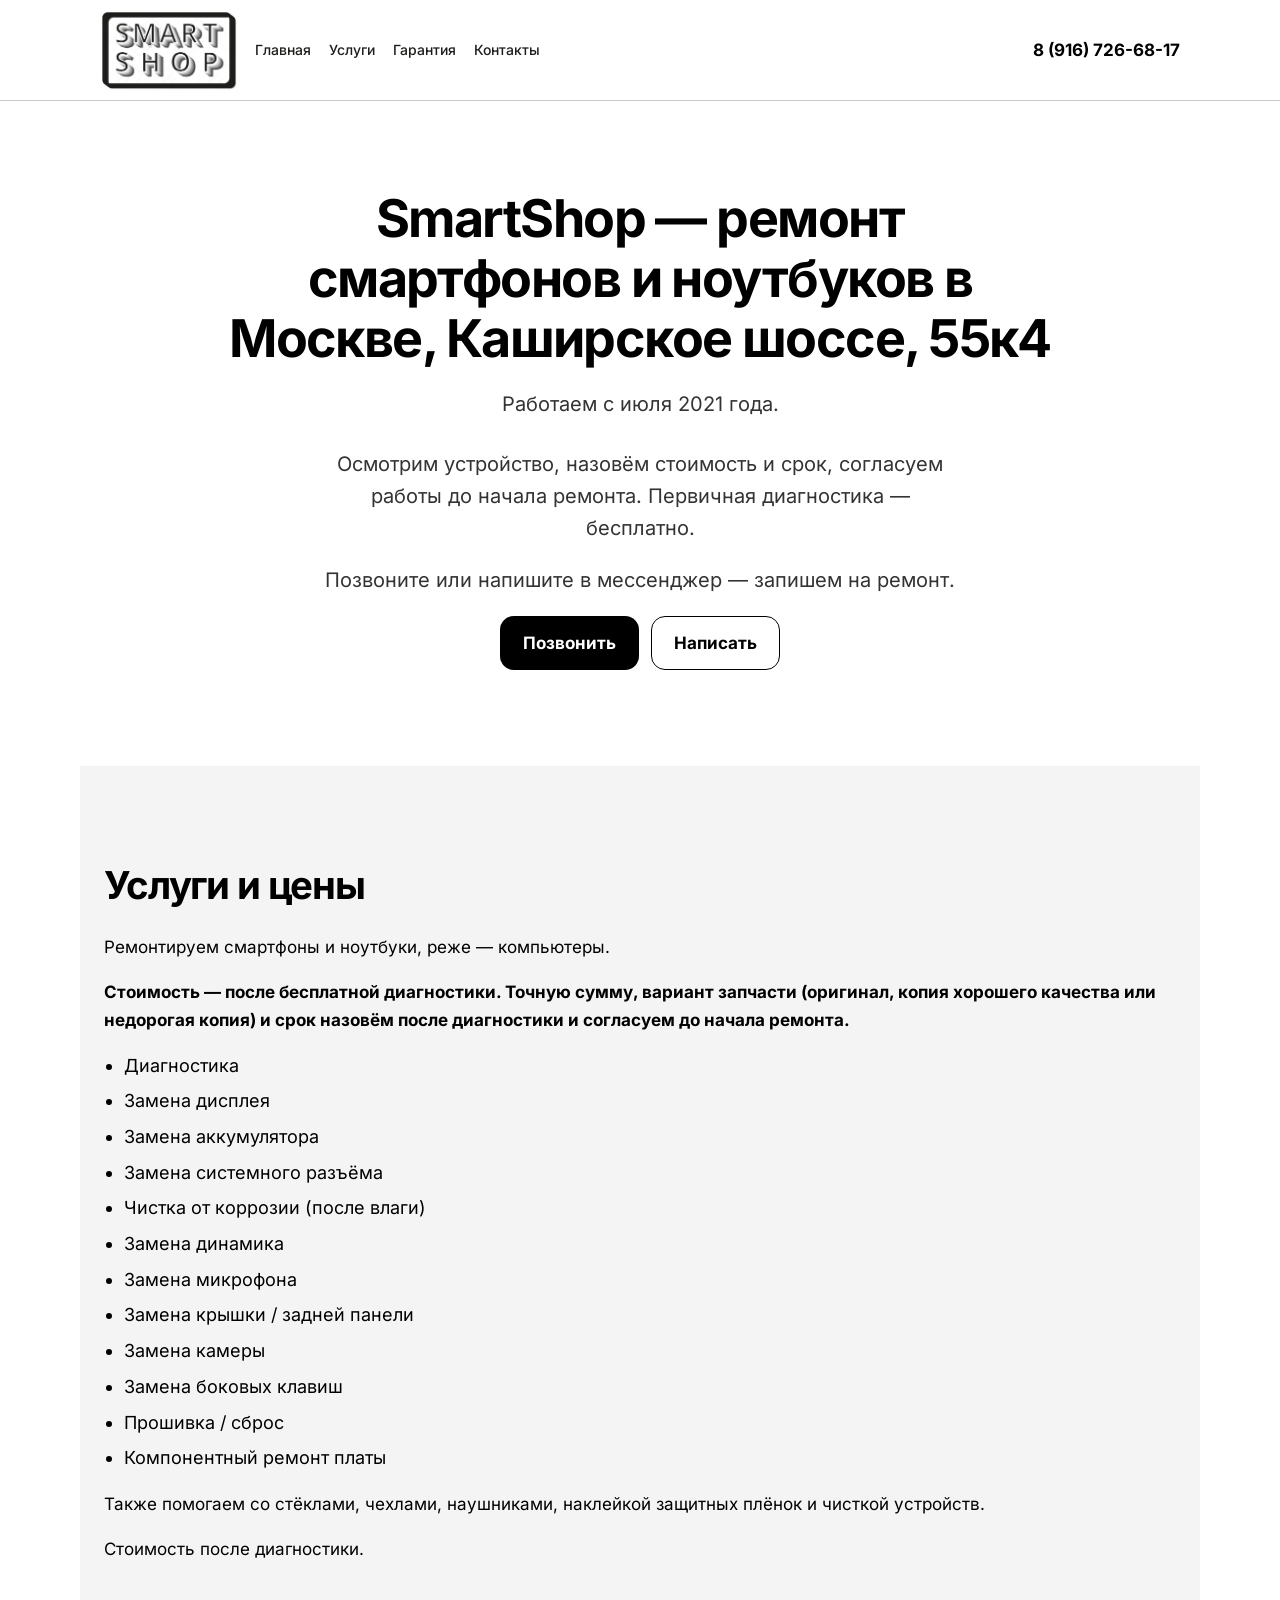
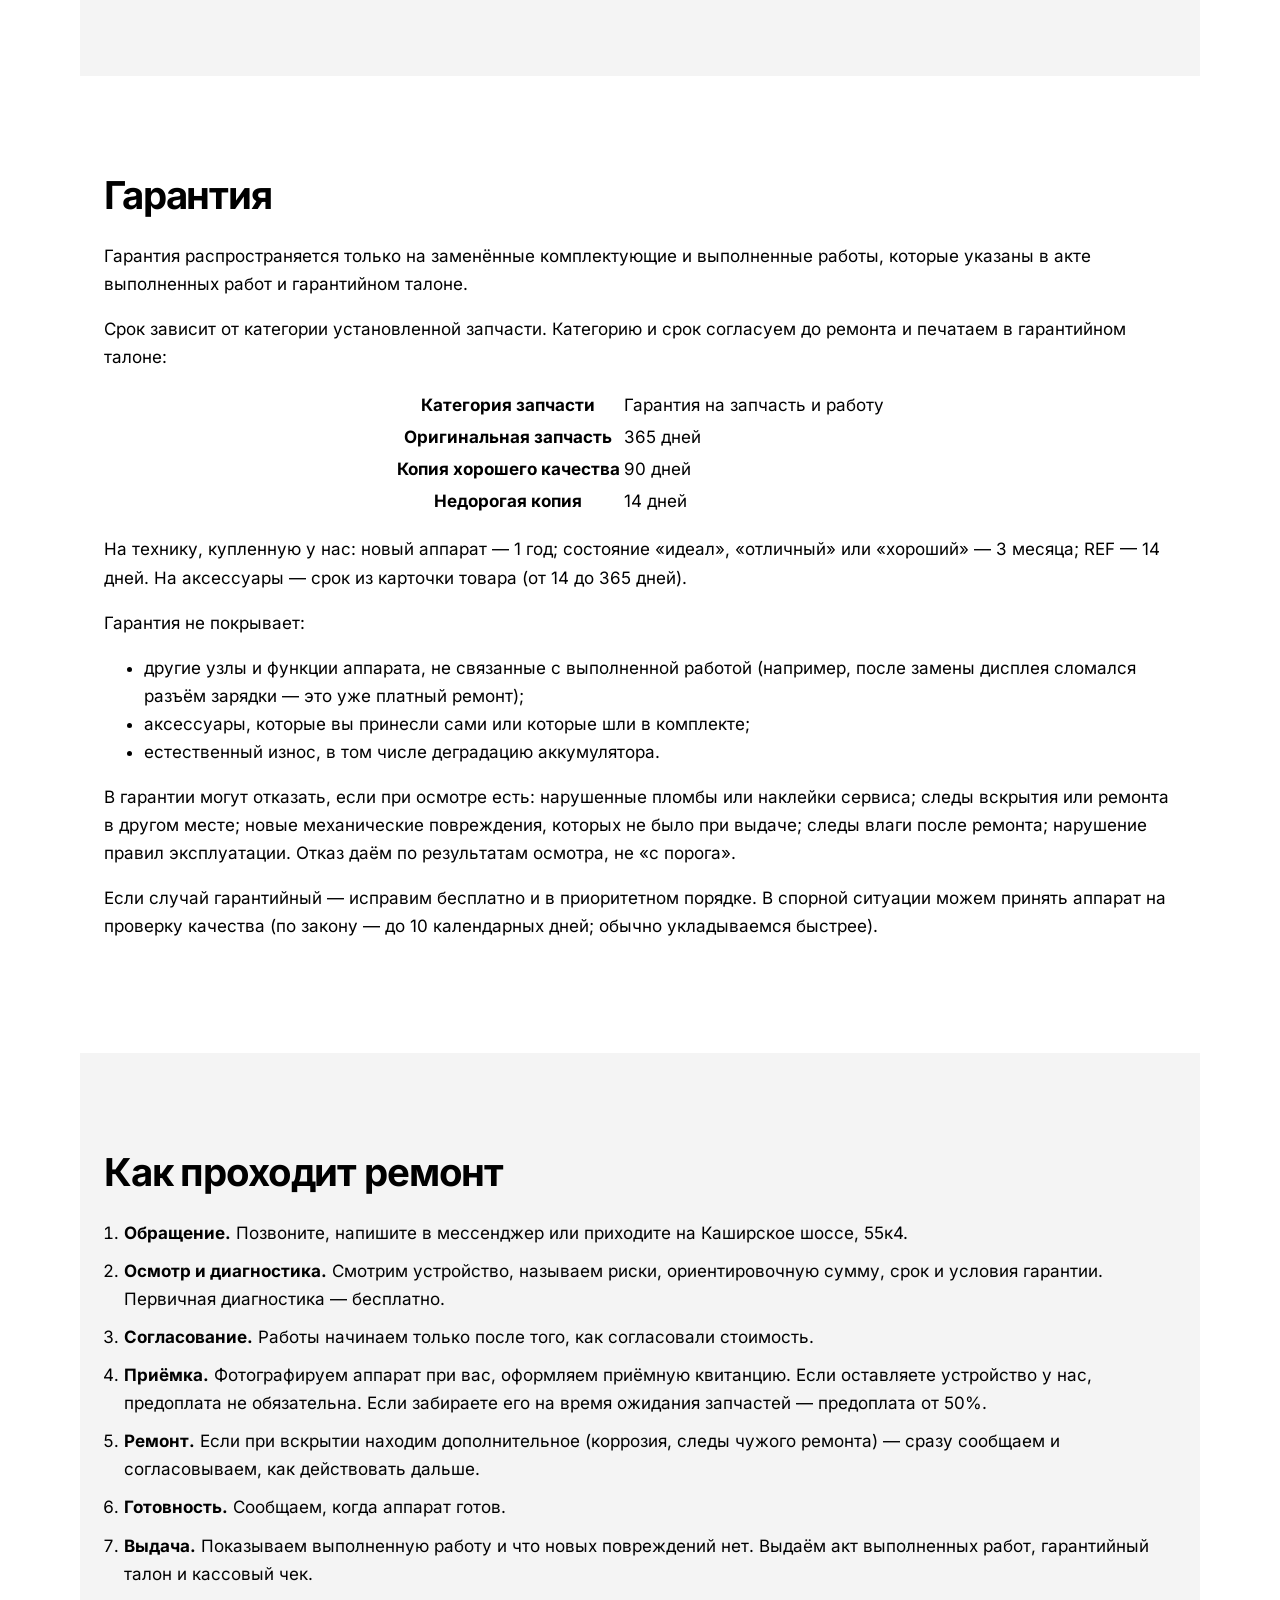
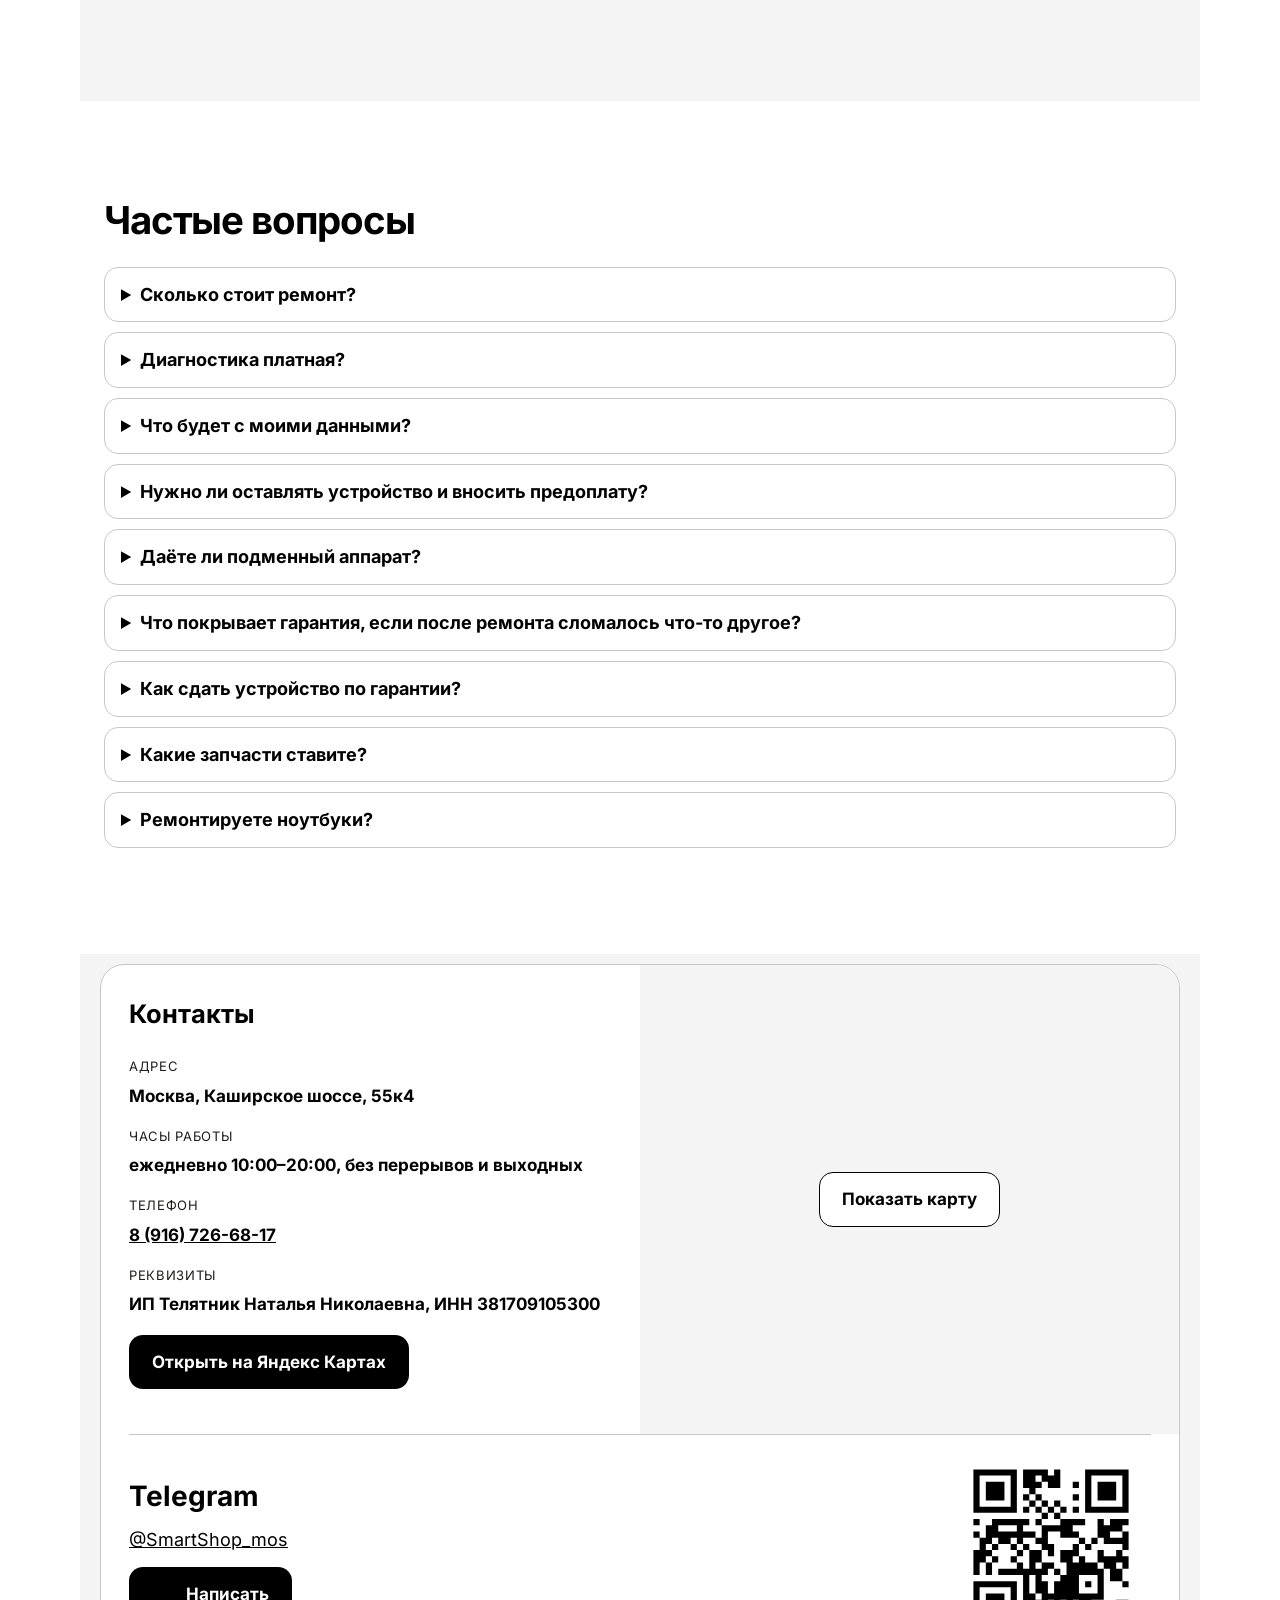
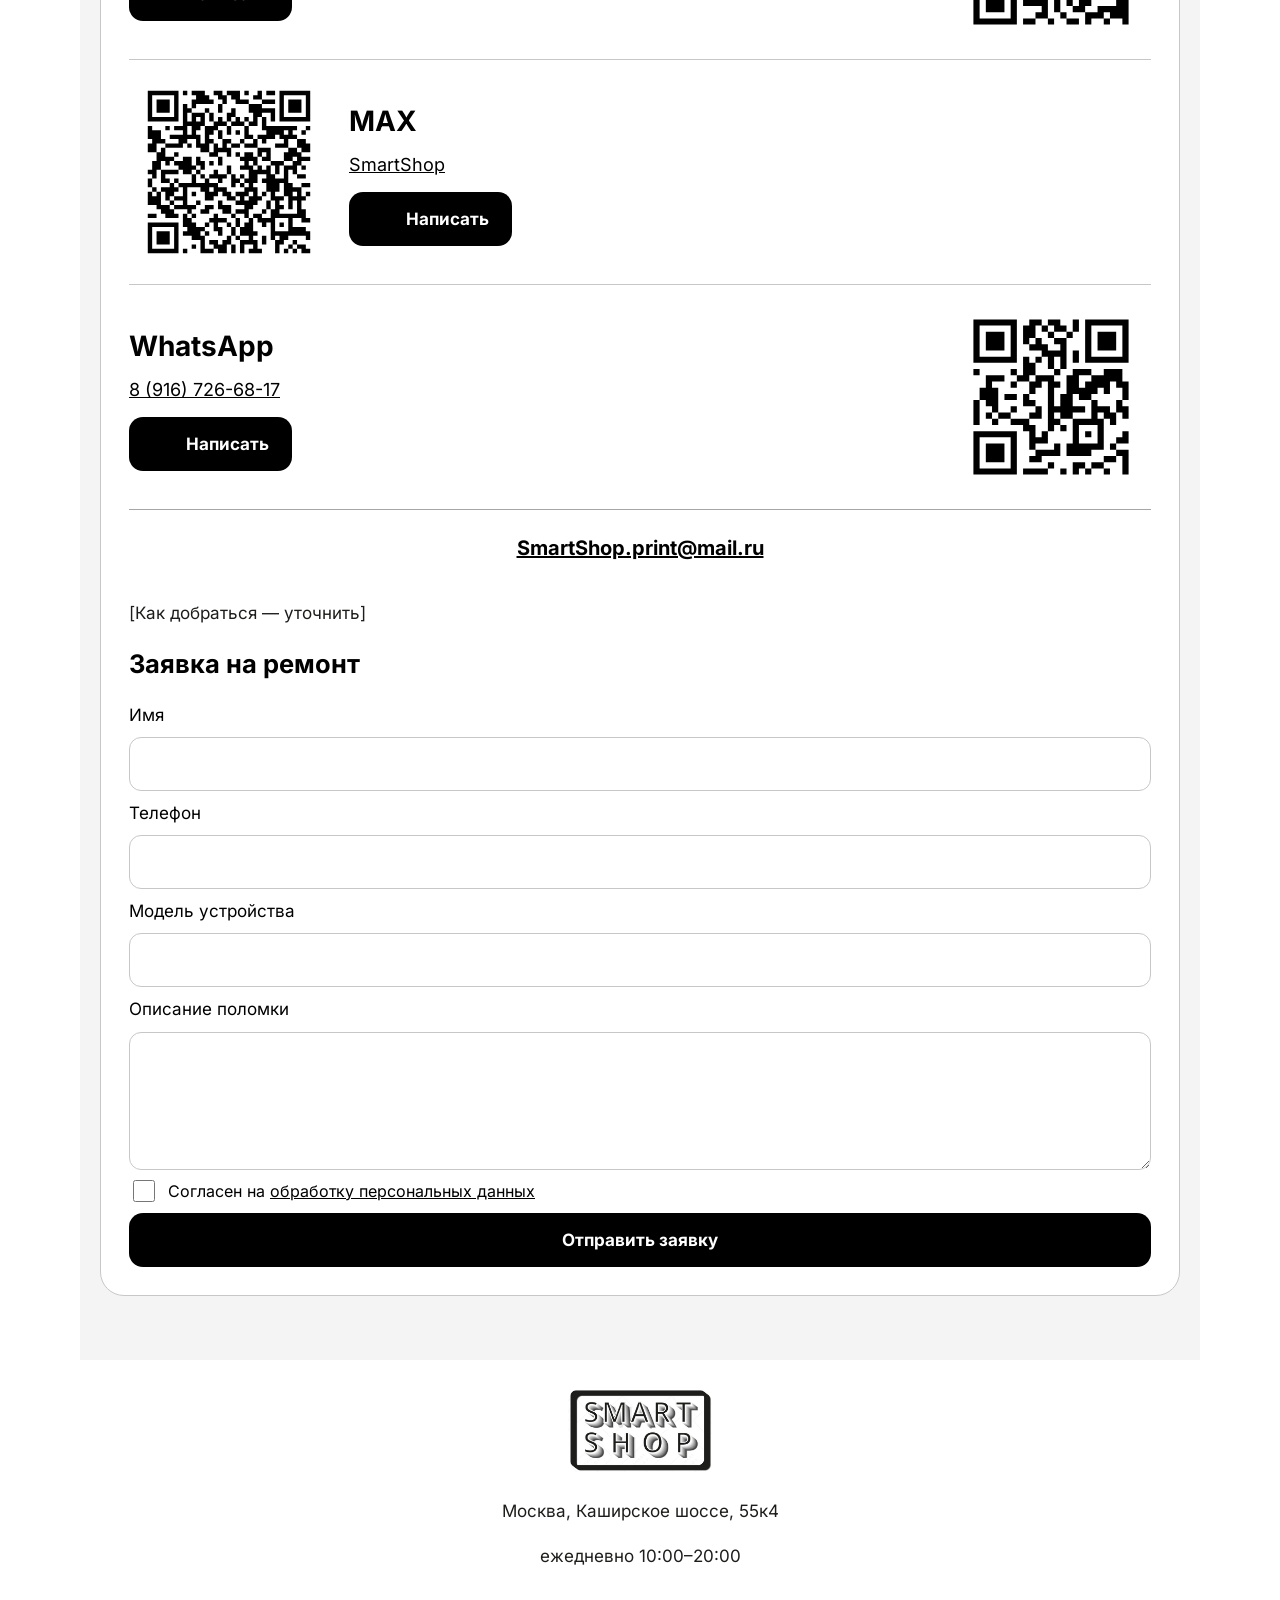
==== commit ce3ca208: "Переложить публичные страницы на более свободную вёрстку. Шрифт Inter, зоны с большими отступами и р" ====
--- a/index.html
+++ b/index.html
@@ -43,9 +43,20 @@
     <link rel="icon" href="favicon.ico" sizes="48x48">
     <link rel="icon" href="assets/favicon-32.png" type="image/png" sizes="32x32">
     <link rel="apple-touch-icon" href="assets/apple-touch-icon.png">
+    <link rel="preload" as="image" href="assets/logo.webp">
     <link rel="stylesheet" href="style.css">
+    <script>
+    (function () {
+        try {
+            if (sessionStorage.getItem("ss_intro")) return;
+            if (matchMedia("(prefers-reduced-motion: reduce)").matches) return;
+            document.documentElement.classList.add("intro");
+        } catch (e) {}
+    })();
+    </script>
 </head>
 <body class="site">
+    <div id="intro" aria-hidden="true"><img src="assets/logo.webp" alt="" width="560" height="326"></div>
     <header class="header">
         <nav class="nav-container">
             <a class="logo" href="index.html"><img src="assets/logo.webp" alt="SmartShop" width="560" height="326"></a>
@@ -267,5 +278,6 @@
     </nav>
     <script src="nav.js" defer></script>
     <script src="form.js" defer></script>
+    <script src="intro.js" defer></script>
 </body>
 </html>
--- a/style.css
+++ b/style.css
@@ -1,3 +1,21 @@
+@font-face {
+    font-family: Inter;
+    font-style: normal;
+    font-weight: 400 700;
+    font-display: swap;
+    src: url("assets/fonts/inter-0.woff2") format("woff2");
+    unicode-range: U+0301, U+0400-045F, U+0490-0491, U+04B0-04B1, U+2116;
+}
+
+@font-face {
+    font-family: Inter;
+    font-style: normal;
+    font-weight: 400 700;
+    font-display: swap;
+    src: url("assets/fonts/inter-1.woff2") format("woff2");
+    unicode-range: U+0000-00FF, U+0131, U+0152-0153, U+02BB-02BC, U+02C6, U+02DA, U+02DC, U+0304, U+0308, U+0329, U+2000-206F, U+20AC, U+2122, U+2191, U+2193, U+2212, U+2215, U+FEFF, U+FFFD;
+}
+
 :root {
     --ink: #1c2340;
     --muted: #5c6480;
@@ -372,11 +390,10 @@
     --violet: #1d1d1b;
     --soft: #f4f4f4;
     color: #000000;
-    background-color: #ffffff;
-    background-image: url("assets/watermark.webp");
-    background-repeat: repeat;
-    background-size: 260px 220px;
-    font-family: "Century Gothic", CenturyGothic, Futura, "Trebuchet MS", "Segoe UI", sans-serif;
+    background: #ffffff;
+    font-family: Inter, "Segoe UI", sans-serif;
+    font-size: 17px;
+    line-height: 1.65;
 }
 
 body.site .header {
@@ -386,11 +403,60 @@
 }
 
 body.site .hero {
-    background: transparent;
-    padding: 48px 20px 24px;
-}
-
-body.site .section { background: transparent; }
+    background: #ffffff;
+    padding: 88px 24px 96px;
+    text-align: center;
+}
+
+body.site .hero-inner { max-width: 1120px; }
+
+body.site .hero .actions { justify-content: center; }
+
+body.site .hero h1 {
+    font-size: clamp(36px, 4.8vw, 52px);
+    font-weight: 700;
+    line-height: 1.15;
+    letter-spacing: -0.03em;
+    max-width: 16em;
+    margin: 0 auto 20px;
+}
+
+body.site .hero p {
+    font-size: 20px;
+    line-height: 1.6;
+    color: #333333;
+    max-width: 40rem;
+    margin-left: auto;
+    margin-right: auto;
+}
+
+body.site .section {
+    padding: 96px 24px;
+}
+
+body.site .section > * {
+    max-width: 1120px;
+    margin-left: auto;
+    margin-right: auto;
+}
+
+body.site .section h2 {
+    font-size: clamp(28px, 3vw, 40px);
+    font-weight: 700;
+    letter-spacing: -0.03em;
+    line-height: 1.2;
+    margin-bottom: 24px;
+}
+
+body.site main > section:nth-child(even) {
+    background: #f4f4f4;
+}
+
+body.site .nav-links a {
+    font-size: 14px;
+    font-weight: 500;
+    color: #444444;
+}
 
 body.site a { color: #000000; }
 
@@ -550,3 +616,27 @@
 
     .msg-btn { width: 100%; justify-content: center; }
 }
+
+#intro { display: none; }
+
+html.intro #intro {
+    display: flex;
+    position: fixed;
+    inset: 0;
+    z-index: 60;
+    align-items: center;
+    justify-content: center;
+    pointer-events: none;
+}
+
+html.intro #intro img {
+    width: min(72vw, 440px);
+    height: auto;
+}
+
+html.intro .logo img.is-intro-hidden { opacity: 0; }
+
+@media (prefers-reduced-motion: reduce) {
+    #intro { display: none !important; }
+    html.intro .logo img.is-intro-hidden { opacity: 1; }
+}
